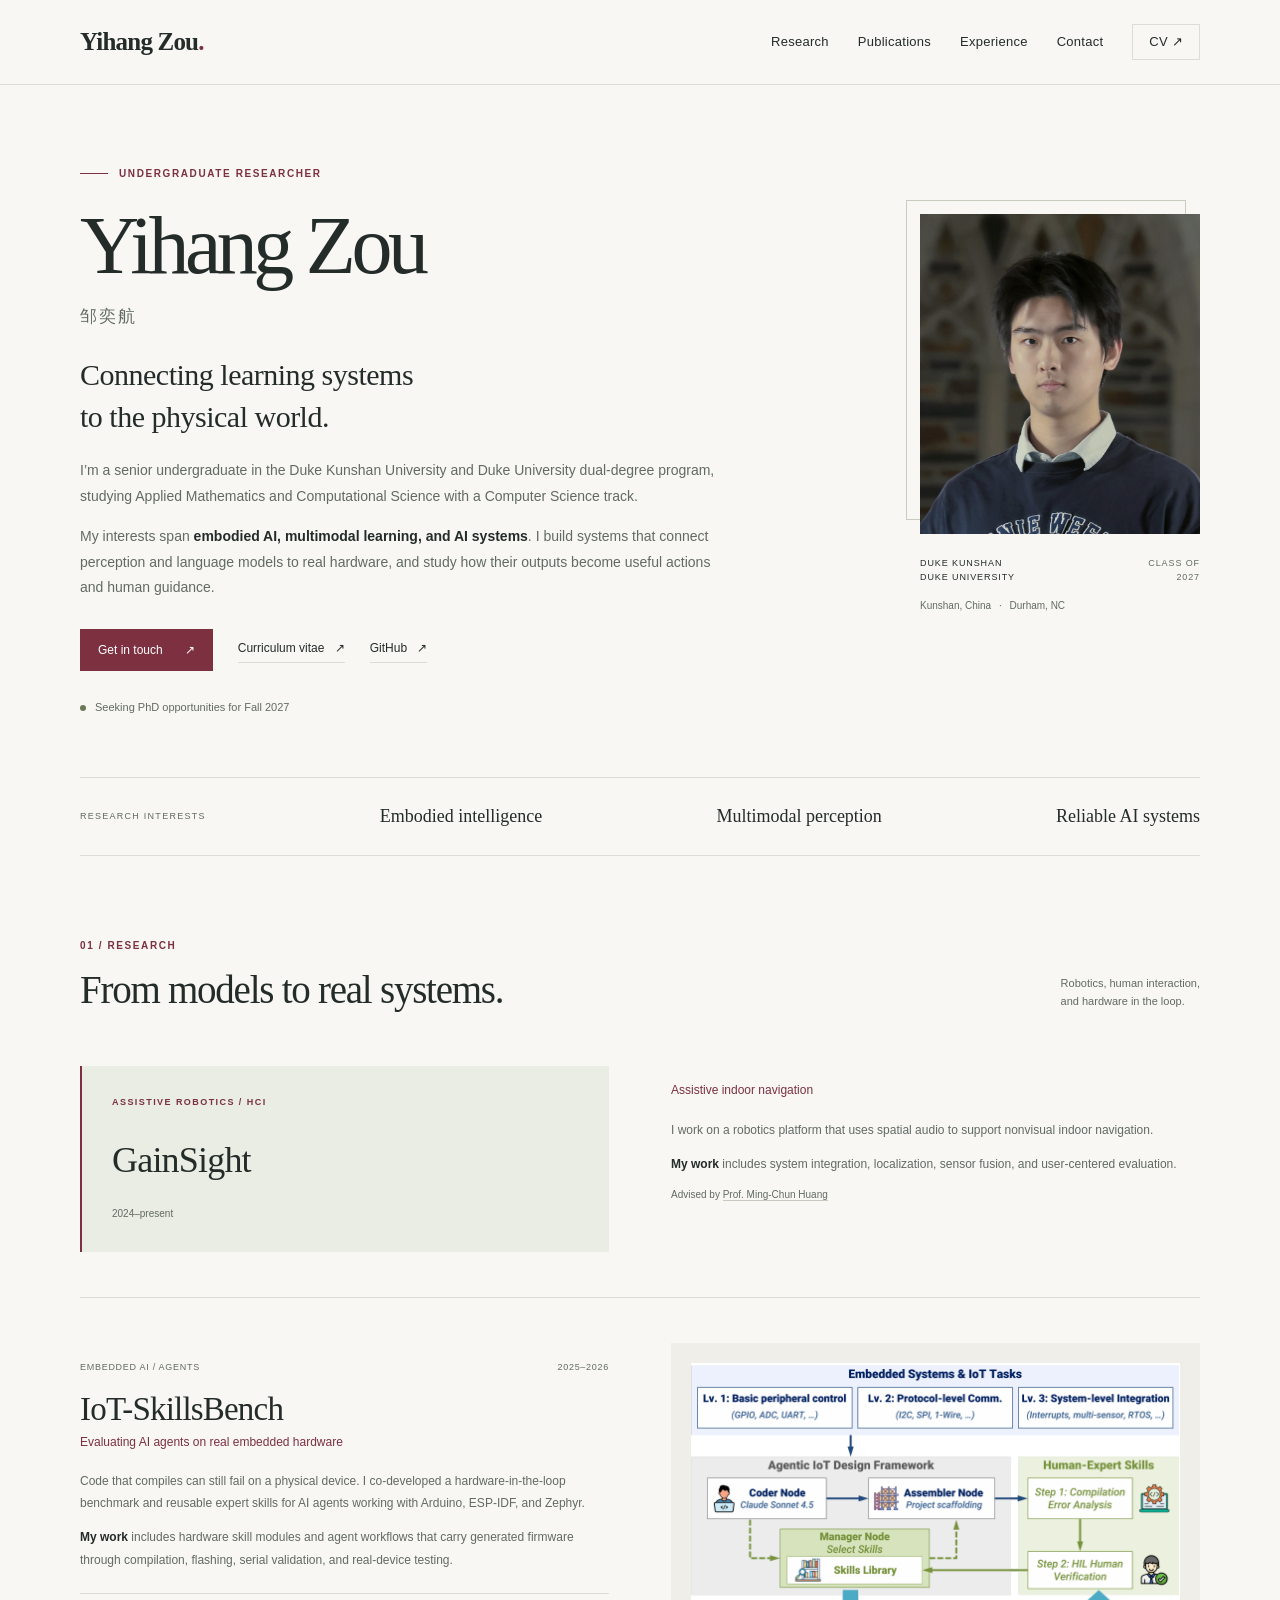
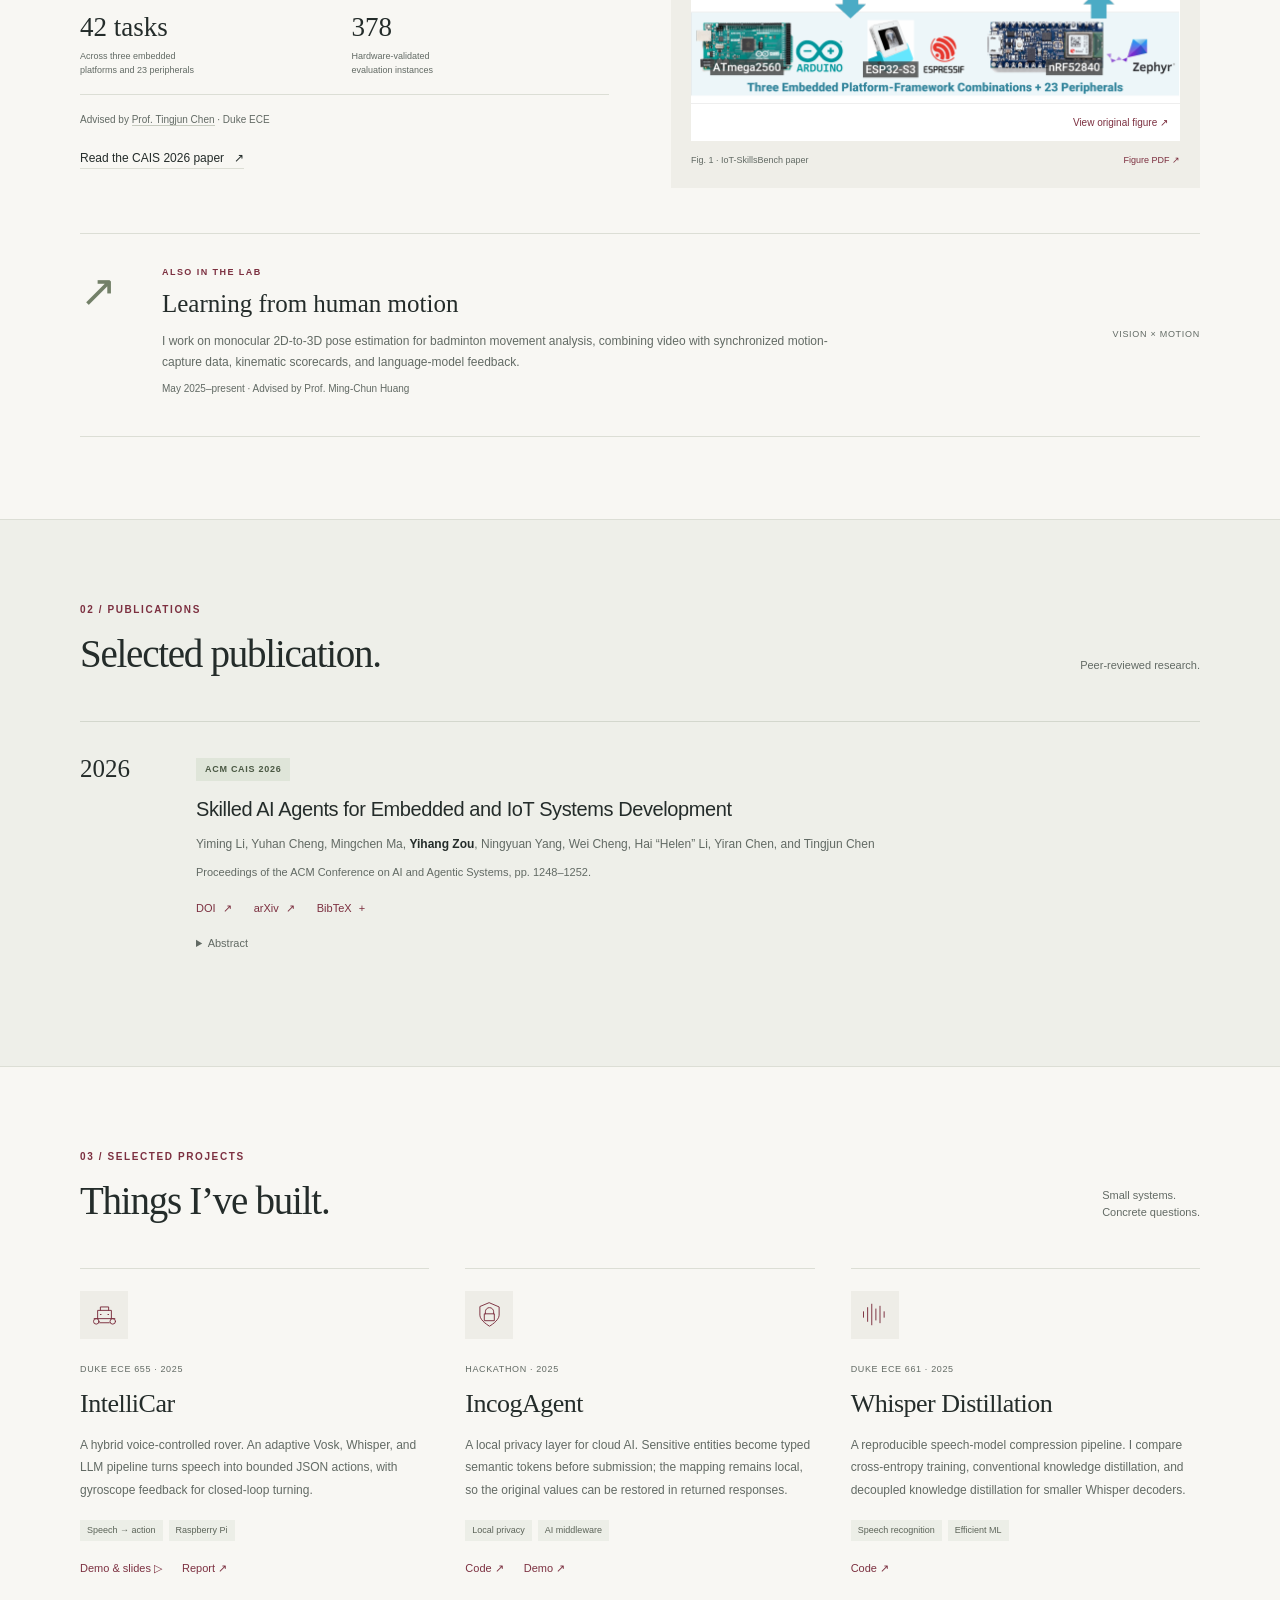
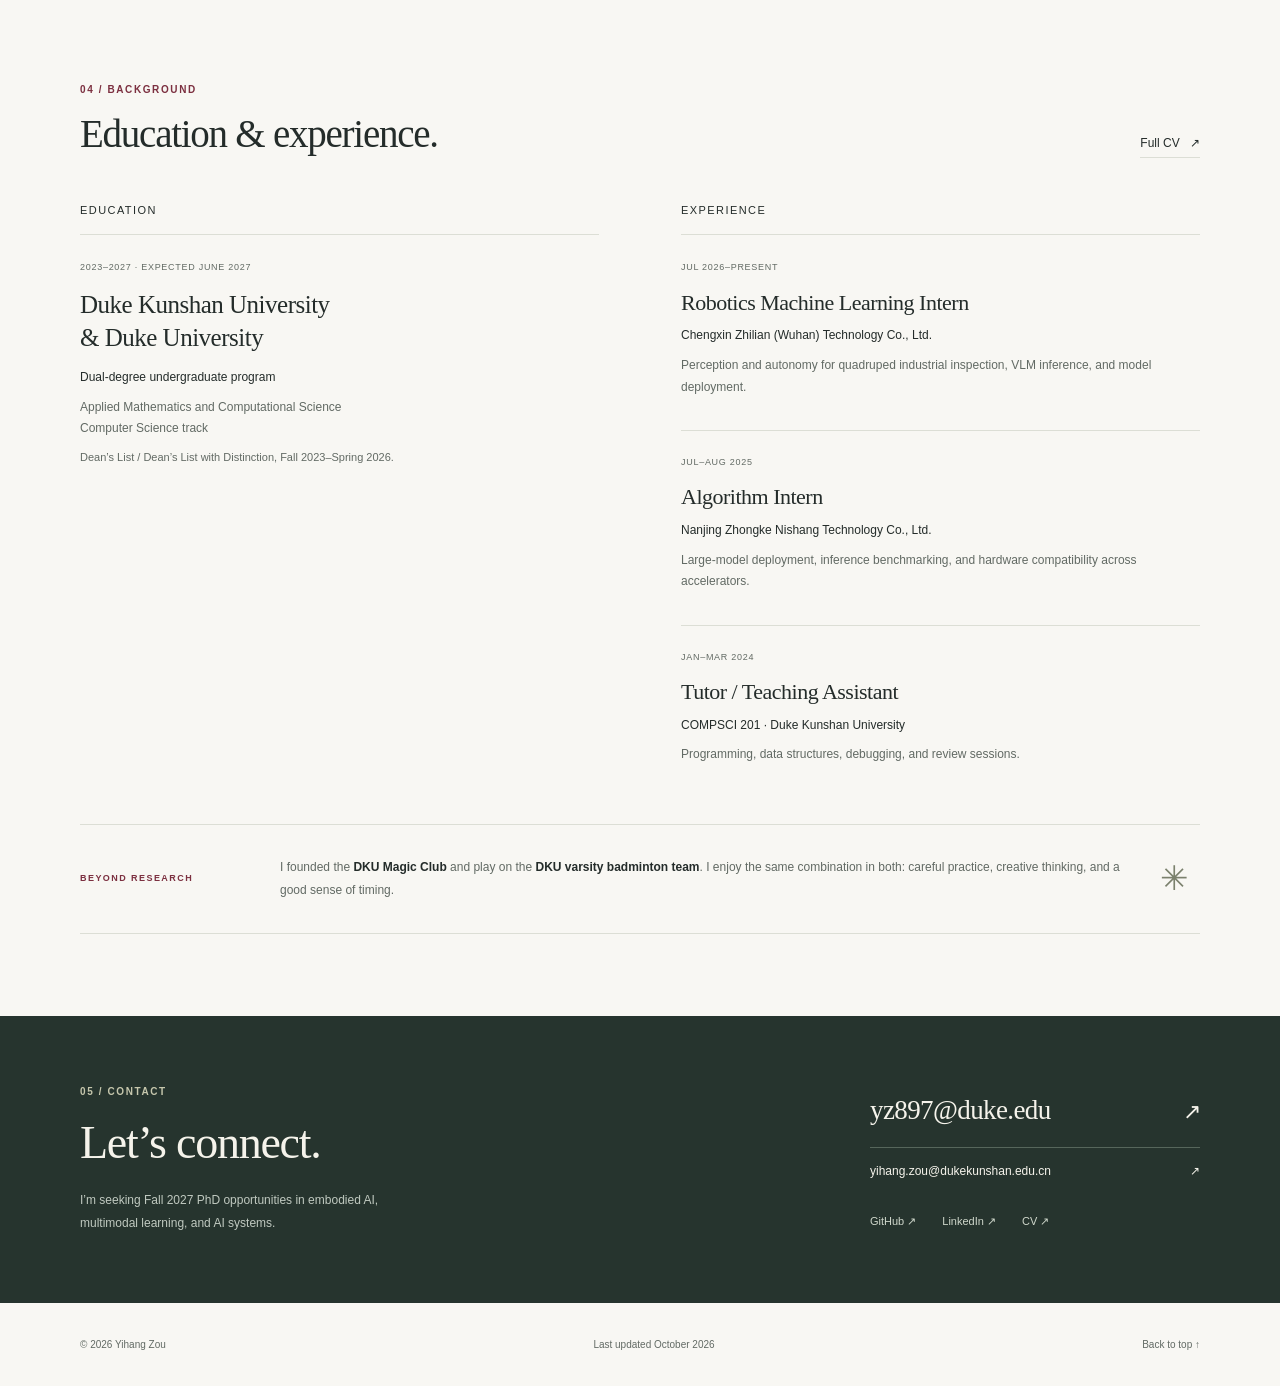
==== index.html @ 03916b4b "Publish application-season public profile" ====
<!doctype html>
<html lang="en">
<head>
  <meta charset="utf-8">
  <meta name="viewport" content="width=device-width, initial-scale=1">
  <meta name="theme-color" content="#f8f7f3">
  <meta name="description" content="Yihang Zou — undergraduate researcher at Duke Kunshan University and Duke University, working on embodied AI, multimodal learning, and AI systems.">
  <meta property="og:type" content="website">
  <meta property="og:title" content="Yihang Zou | Research & Projects">
  <meta property="og:description" content="Connecting learning systems to the physical world. Research in assistive navigation, embedded AI agents, and multimodal perception.">
  <meta property="og:url" content="https://bbbxdjc.github.io/">
  <meta property="og:image" content="https://bbbxdjc.github.io/assets/social-preview.png">
  <meta name="twitter:card" content="summary_large_image">
  <link rel="canonical" href="https://bbbxdjc.github.io/">
  <link rel="icon" href="assets/favicon.svg" type="image/svg+xml">
  <link rel="stylesheet" href="styles.css">
  <script src="script.js" defer></script>
  <script src="intellicar.js" defer></script>
  <title>Yihang Zou | Research & Projects</title>
</head>
<body>
  <a class="skip-link" href="#main">Skip to content</a>
  <header class="site-header">
    <div class="header-inner">
      <a class="wordmark" href="#about" aria-label="Yihang Zou, home">Yihang Zou<span class="wordmark-dot">.</span></a>
      <button class="menu-toggle" aria-label="Open navigation" aria-expanded="false" aria-controls="site-nav"><span></span><span></span></button>
      <nav id="site-nav" aria-label="Main navigation">
        <a href="#research">Research</a><a href="#publications">Publications</a><a href="#experience">Experience</a><a href="#contact">Contact</a>
        <a class="nav-cv" href="documents/Yihang_Zou_CV.pdf" target="_blank" rel="noopener">CV <span aria-hidden="true">↗</span></a>
      </nav>
    </div>
  </header>
  <main id="main">
    <section class="hero container" id="about" aria-labelledby="hero-title">
      <div class="hero-copy">
        <p class="eyebrow"><span class="small-line"></span> UNDERGRADUATE RESEARCHER</p>
        <h1 id="hero-title">Yihang Zou<span class="name-zh" lang="zh">邹奕航</span></h1>
        <p class="hero-statement">Connecting learning systems<br class="desktop-break"> to the physical world.</p>
        <p class="intro">I’m a senior undergraduate in the Duke Kunshan University and Duke University dual-degree program, studying Applied Mathematics and Computational Science with a Computer Science track.</p>
        <p class="intro">My interests span <strong>embodied AI, multimodal learning, and AI systems</strong>. I build systems that connect perception and language models to real hardware, and study how their outputs become useful actions and human guidance.</p>
        <div class="hero-links"><a class="button primary" href="mailto:yz897@duke.edu">Get in touch <span aria-hidden="true">↗</span></a><a class="text-link" href="documents/Yihang_Zou_CV.pdf" target="_blank" rel="noopener">Curriculum vitae <span aria-hidden="true">↗</span></a><a class="text-link" href="https://github.com/Bbbxdjc" target="_blank" rel="noopener">GitHub <span aria-hidden="true">↗</span></a></div>
        <p class="availability"><span class="status-dot" aria-hidden="true"></span> Seeking PhD opportunities for Fall 2027</p>
      </div>
      <aside class="portrait-block" aria-label="Portrait and affiliation">
        <div class="portrait-frame"><img src="assets/portrait.jpg" width="941" height="941" alt="Portrait of Yihang Zou" fetchpriority="high"></div>
        <div class="portrait-caption"><span>DUKE KUNSHAN<br>DUKE UNIVERSITY</span><span>CLASS OF<br>2027</span></div>
        <p class="portrait-note">Kunshan, China <span aria-hidden="true">·</span> Durham, NC</p>
      </aside>
    </section>

    <div class="focus-strip container" aria-label="Research interests"><span class="focus-label">RESEARCH INTERESTS</span><span>Embodied intelligence</span><span>Multimodal perception</span><span>Reliable AI systems</span></div>

    <section class="section container" id="research" aria-labelledby="research-title">
      <div class="section-heading"><div><p class="eyebrow">01 / RESEARCH</p><h2 id="research-title">From models to real systems.</h2></div><p class="section-aside">Robotics, human interaction,<br>and hardware in the loop.</p></div>
      <article class="research-row research-summary" id="gainsight">
        <div class="research-summary-label"><p class="eyebrow">ASSISTIVE ROBOTICS / HCI</p><h3>GainSight</h3><p>2024–present</p></div>
        <div class="research-copy"><p class="project-subtitle">Assistive indoor navigation</p><p>I work on a robotics platform that uses spatial audio to support nonvisual indoor navigation.</p><p class="contribution"><strong>My work</strong> includes system integration, localization, sensor fusion, and user-centered evaluation.</p><p class="project-credit">Advised by <a href="https://faculty.dukekunshan.edu.cn/faculty_profiles/ming-chun-huang" target="_blank" rel="noopener">Prof. Ming-Chun Huang</a></p></div>
      </article>
      <article class="research-row reverse" id="iot-skillsbench">
        <div class="research-visual paper-visual"><figure class="paper-figure"><button class="figure-button" data-figure="iot-framework" aria-label="Enlarge IoT-SkillsBench paper figure 1"><img src="assets/iot-framework.png" width="984" height="684" alt="Original IoT-SkillsBench paper Figure 1: embedded and IoT tasks, the agentic IoT design framework, human-expert hardware skills, and real hardware platforms." loading="lazy"><span class="figure-zoom">View original figure ↗</span></button><figcaption><span>Fig. 1 · IoT-SkillsBench paper</span><a href="documents/iot-framework.pdf" target="_blank" rel="noopener">Figure PDF ↗</a></figcaption></figure></div>
        <div class="research-copy"><div class="item-meta"><span>EMBEDDED AI / AGENTS</span><span>2025–2026</span></div><h3>IoT-SkillsBench</h3><p class="project-subtitle">Evaluating AI agents on real embedded hardware</p><p>Code that compiles can still fail on a physical device. I co-developed a hardware-in-the-loop benchmark and reusable expert skills for AI agents working with Arduino, ESP-IDF, and Zephyr.</p><p class="contribution"><strong>My work</strong> includes hardware skill modules and agent workflows that carry generated firmware through compilation, flashing, serial validation, and real-device testing.</p><div class="research-facts"><div><strong>42 tasks</strong><span>Across three embedded<br>platforms and 23 peripherals</span></div><div><strong>378</strong><span>Hardware-validated<br>evaluation instances</span></div></div><p class="project-credit">Advised by <a href="https://ece.duke.edu/people/tingjun-chen/" target="_blank" rel="noopener">Prof. Tingjun Chen</a> · Duke ECE</p><a class="text-link" href="https://doi.org/10.1145/3786335.3813205" target="_blank" rel="noopener">Read the CAIS 2026 paper <span aria-hidden="true">↗</span></a></div>
      </article>
      <article class="motion-note"><span class="motion-symbol" aria-hidden="true">↗</span><div><p class="eyebrow">ALSO IN THE LAB</p><h3>Learning from human motion</h3><p>I work on monocular 2D-to-3D pose estimation for badminton movement analysis, combining video with synchronized motion-capture data, kinematic scorecards, and language-model feedback.</p><p class="project-credit">May 2025–present · Advised by Prof. Ming-Chun Huang</p></div><span class="motion-tag">VISION × MOTION</span></article>
    </section>

    <section class="publication-section" id="publications" aria-labelledby="publications-title"><div class="container section">
      <div class="section-heading"><div><p class="eyebrow">02 / PUBLICATIONS</p><h2 id="publications-title">Selected publication.</h2></div><p class="section-aside">Peer-reviewed research.</p></div>
      <article class="publication"><div class="publication-year">2026</div><div class="publication-body"><span class="publication-badge">ACM CAIS 2026</span><h3>Skilled AI Agents for Embedded and IoT Systems Development</h3><p class="authors">Yiming Li, Yuhan Cheng, Mingchen Ma, <strong>Yihang Zou</strong>, Ningyuan Yang, Wei Cheng, Hai “Helen” Li, Yiran Chen, and Tingjun Chen</p><p class="venue">Proceedings of the ACM Conference on AI and Agentic Systems, pp. 1248–1252.</p><div class="publication-actions"><a href="https://doi.org/10.1145/3786335.3813205" target="_blank" rel="noopener">DOI <span aria-hidden="true">↗</span></a><a href="https://arxiv.org/abs/2603.19583" target="_blank" rel="noopener">arXiv <span aria-hidden="true">↗</span></a><button class="bibtex-toggle" aria-expanded="false" aria-controls="bibtex-iot">BibTeX <span aria-hidden="true">+</span></button></div><div id="bibtex-iot" class="bibtex-panel" hidden><pre><code>@inproceedings{li2026skilled,
  title = {Skilled AI Agents for Embedded and IoT Systems Development},
  author = {Li, Yiming and Cheng, Yuhan and Ma, Mingchen and Zou, Yihang
            and Yang, Ningyuan and Cheng, Wei and Li, Hai and Chen, Yiran
            and Chen, Tingjun},
  booktitle = {Proceedings of the ACM Conference on AI and Agentic Systems},
  year = {2026},
  pages = {1248--1252},
  doi = {10.1145/3786335.3813205}
}</code></pre><button class="copy-citation">Copy citation</button></div><details class="abstract-details"><summary>Abstract</summary><p>We introduce a skills-based framework for AI agents developing embedded and IoT systems, together with IoT-SkillsBench: 42 tasks across three embedded platforms and 23 peripherals. The benchmark compares no-skill, LLM-generated-skill, and human-expert-skill configurations across 378 evaluation instances, validating generated firmware through execution on real hardware.</p></details></div></article>
    </div></section>

    <section class="section container" id="projects" aria-labelledby="projects-title"><div class="section-heading"><div><p class="eyebrow">03 / SELECTED PROJECTS</p><h2 id="projects-title">Things I’ve built.</h2></div><p class="section-aside">Small systems.<br>Concrete questions.</p></div>
      <div class="project-grid">
        <article class="project-card" id="intellicar"><div class="project-icon" aria-hidden="true"><svg viewBox="0 0 48 48"><path d="M9 30h30M14 30V18h20v12M18 18v-5h12v5M18 24h1m10 0h1M17 36h14"/><circle cx="12" cy="34" r="4"/><circle cx="36" cy="34" r="4"/></svg></div><p class="project-date">DUKE ECE 655 · 2025</p><h3>IntelliCar</h3><p>A hybrid voice-controlled rover. An adaptive Vosk, Whisper, and LLM pipeline turns speech into bounded JSON actions, with gyroscope feedback for closed-loop turning.</p><div class="project-tags"><span>Speech → action</span><span>Raspberry Pi</span></div><div class="project-links"><button class="intellicar-open" aria-haspopup="dialog">Demo &amp; slides ▷</button><a href="documents/IntelliCar_Report.pdf" target="_blank" rel="noopener">Report ↗</a></div></article>
        <article class="project-card"><div class="project-icon" aria-hidden="true"><svg viewBox="0 0 48 48"><path d="M24 7l14 6v12c0 8-14 16-14 16S10 33 10 25V13zM18 23v-3a6 6 0 0 1 12 0v3M17 23h14v10H17z"/></svg></div><p class="project-date">HACKATHON · 2025</p><h3>IncogAgent</h3><p>A local privacy layer for cloud AI. Sensitive entities become typed semantic tokens before submission; the mapping remains local, so the original values can be restored in returned responses.</p><div class="project-tags"><span>Local privacy</span><span>AI middleware</span></div><div class="project-links"><a href="https://github.com/IncogAgent-Dev/IncogAgent-Mail" target="_blank" rel="noopener">Code ↗</a><a href="https://incogagent-dev.github.io" target="_blank" rel="noopener">Demo ↗</a></div></article>
        <article class="project-card"><div class="project-icon" aria-hidden="true"><svg viewBox="0 0 48 48"><path d="M8 20v8M14 14v20M20 9v30M26 16v16M32 12v24M38 20v8"/></svg></div><p class="project-date">DUKE ECE 661 · 2025</p><h3>Whisper Distillation</h3><p>A reproducible speech-model compression pipeline. I compare cross-entropy training, conventional knowledge distillation, and decoupled knowledge distillation for smaller Whisper decoders.</p><div class="project-tags"><span>Speech recognition</span><span>Efficient ML</span></div><div class="project-links"><a href="https://github.com/Emmastyle/Whisper-Distillation" target="_blank" rel="noopener">Code ↗</a></div></article>
      </div>
    </section>

    <section class="section container experience-section" id="experience" aria-labelledby="experience-title"><div class="section-heading"><div><p class="eyebrow">04 / BACKGROUND</p><h2 id="experience-title">Education & experience.</h2></div><a class="text-link" href="documents/Yihang_Zou_CV.pdf" target="_blank" rel="noopener">Full CV <span aria-hidden="true">↗</span></a></div>
      <div class="background-grid"><div><h3 class="column-title">Education</h3><article class="education-entry"><p class="entry-date">2023–2027 · EXPECTED JUNE 2027</p><h4>Duke Kunshan University<br>& Duke University</h4><p>Dual-degree undergraduate program</p><p class="muted">Applied Mathematics and Computational Science<br>Computer Science track</p><p class="muted small">Dean’s List / Dean’s List with Distinction, Fall 2023–Spring 2026.</p></article></div>
      <div><h3 class="column-title">Experience</h3><article class="timeline-entry"><p class="entry-date">JUL 2026–PRESENT</p><h4>Robotics Machine Learning Intern</h4><p>Chengxin Zhilian (Wuhan) Technology Co., Ltd.</p><p class="muted">Perception and autonomy for quadruped industrial inspection, VLM inference, and model deployment.</p></article><article class="timeline-entry"><p class="entry-date">JUL–AUG 2025</p><h4>Algorithm Intern</h4><p>Nanjing Zhongke Nishang Technology Co., Ltd.</p><p class="muted">Large-model deployment, inference benchmarking, and hardware compatibility across accelerators.</p></article><article class="timeline-entry"><p class="entry-date">JAN–MAR 2024</p><h4>Tutor / Teaching Assistant</h4><p>COMPSCI 201 · Duke Kunshan University</p><p class="muted">Programming, data structures, debugging, and review sessions.</p></article></div></div>
      <div class="beyond-research"><p class="eyebrow">BEYOND RESEARCH</p><p>I founded the <strong>DKU Magic Club</strong> and play on the <strong>DKU varsity badminton team</strong>. I enjoy the same combination in both: careful practice, creative thinking, and a good sense of timing.</p><span aria-hidden="true">✳</span></div>
    </section>

    <section class="contact-section" id="contact" aria-labelledby="contact-title"><div class="container contact-inner"><div><p class="eyebrow">05 / CONTACT</p><h2 id="contact-title">Let’s connect.</h2><p>I’m seeking Fall 2027 PhD opportunities in embodied AI,<br class="desktop-break"> multimodal learning, and AI systems.</p></div><div class="contact-links"><a class="email-link" href="mailto:yz897@duke.edu">yz897@duke.edu <span aria-hidden="true">↗</span></a><a class="secondary-email" href="mailto:yihang.zou@dukekunshan.edu.cn">yihang.zou@dukekunshan.edu.cn <span aria-hidden="true">↗</span></a><div><a href="https://github.com/Bbbxdjc" target="_blank" rel="noopener">GitHub ↗</a><a href="https://www.linkedin.com/in/yihang-zou-51b242353" target="_blank" rel="noopener">LinkedIn ↗</a><a href="documents/Yihang_Zou_CV.pdf" target="_blank" rel="noopener">CV ↗</a></div></div></div></section>
  </main>
  <footer class="container site-footer"><p>© 2026 Yihang Zou</p><p>Last updated October 2026</p><a href="#about">Back to top ↑</a></footer>
  <dialog class="figure-dialog" aria-labelledby="figure-dialog-title"><div class="figure-dialog-header"><h2 id="figure-dialog-title">Original paper figure</h2><div><label for="figure-scale">Zoom</label><input id="figure-scale" type="range" min="1" max="2.5" step="0.25" value="1" aria-label="Figure zoom"><button class="figure-close" aria-label="Close figure">Close ×</button></div></div><div class="figure-dialog-scroll" tabindex="0" aria-label="Scrollable original figure"><img id="figure-dialog-image" alt=""></div><p class="figure-dialog-caption"></p></dialog>
  <dialog class="project-dialog" id="intellicar-dialog" aria-labelledby="intellicar-dialog-title">
    <div class="project-dialog-header"><div><p class="eyebrow">DUKE ECE 655L · FINAL PROJECT · DECEMBER 2025</p><h2 id="intellicar-dialog-title">IntelliCar</h2></div><button class="project-dialog-close" aria-label="Close IntelliCar project">Close ×</button></div>
    <div class="project-dialog-tabs" role="tablist" aria-label="IntelliCar project materials">
      <button id="intellicar-tab-demo" role="tab" aria-selected="true" aria-controls="intellicar-pane-demo" tabindex="0" data-panel="demo">Demo</button>
      <button id="intellicar-tab-workflow" role="tab" aria-selected="false" aria-controls="intellicar-pane-workflow" tabindex="-1" data-panel="workflow">Workflow</button>
      <button id="intellicar-tab-slides" role="tab" aria-selected="false" aria-controls="intellicar-pane-slides" tabindex="-1" data-panel="slides">Presentation</button>
      <button id="intellicar-tab-report" role="tab" aria-selected="false" aria-controls="intellicar-pane-report" tabindex="-1" data-panel="report">Report</button>
    </div>
    <div class="project-dialog-body">
      <section id="intellicar-pane-demo" role="tabpanel" aria-labelledby="intellicar-tab-demo" tabindex="0">
        <div class="project-media"><video id="intellicar-video" controls playsinline preload="none" poster="assets/intellicar-poster.webp" aria-label="IntelliCar demonstration video"></video></div>
        <div class="project-media-toolbar"><label for="intellicar-clip">Video</label><select id="intellicar-clip"><option value="rover">Rover demonstration · 1:26</option><option value="latency">Pipeline animation · 0:15</option></select><a id="intellicar-video-link" href="assets/intellicar-demo.mp4" target="_blank" rel="noopener">Open video ↗</a></div>
        <p class="project-material-note" id="intellicar-video-caption">The original course-project demonstration, with rover motion, voice commands, and live execution logs. Press play to hear the audio.</p>
      </section>
      <section id="intellicar-pane-workflow" role="tabpanel" aria-labelledby="intellicar-tab-workflow" tabindex="0" hidden>
        <figure class="project-workflow"><img src="assets/intellicar-architecture.png" loading="lazy" alt="Original IntelliCar report Figure 3: parallel Vosk grammar and natural-language recognition, local JSON or Whisper and LLM dispatch, and gyroscope-based motion control."><figcaption>Figure 3 · Adaptive multi-path architecture · Original report, page 4 <a href="assets/intellicar-architecture.png" target="_blank" rel="noopener">Full-size figure ↗</a></figcaption></figure>
        <p class="project-material-note">Simple commands take the local parsing path; natural language uses an LLM, with Whisper available for transcription fallback. A bounded JSON interface connects recognition to the motor controller.</p>
      </section>
      <section id="intellicar-pane-slides" role="tabpanel" aria-labelledby="intellicar-tab-slides" tabindex="0" hidden>
        <div class="project-slide-frame"><img id="intellicar-slide-image" src="assets/intellicar-slides/slide-01.webp" loading="lazy" alt="IntelliCar presentation, slide 1 of 19"></div>
        <div class="project-slide-controls"><button id="intellicar-slide-prev" aria-label="Previous IntelliCar slide" disabled>←</button><label class="visually-hidden" for="intellicar-slide-select">Presentation slide</label><select id="intellicar-slide-select" aria-label="Presentation slide"></select><button id="intellicar-slide-next" aria-label="Next IntelliCar slide">→</button><a href="documents/IntelliCar_Presentation.pdf" target="_blank" rel="noopener">Slides PDF ↗</a></div>
        <p class="project-material-note">Original 19-slide presentation. Embedded videos appear as stills here; both clips are available in the Demo tab. <button class="project-inline-button" id="intellicar-slide-video" hidden>Watch this slide’s video ▷</button></p>
      </section>
      <section id="intellicar-pane-report" role="tabpanel" aria-labelledby="intellicar-tab-report" tabindex="0" hidden>
        <p class="eyebrow">FINAL PROJECT REPORT · 7 PAGES</p><h3>A hybrid voice-controlled rover</h3><p class="project-report-summary">The report documents the Raspberry Pi hardware, adaptive speech pipeline, bounded JSON execution, gyroscope control, and evaluation of the three recognition paths.</p>
        <dl class="project-latencies"><div><dt>Local grammar</dt><dd>0.038 s</dd></div><div><dt>Vosk → LLM</dt><dd>0.650 s</dd></div><div><dt>Whisper fallback</dt><dd>5.580 s</dd></div></dl>
        <p class="project-material-note">Total latencies reported in the course-project evaluation, Table 1. Performance depends on the command and hardware.</p><a class="project-report-download" href="documents/IntelliCar_Report.pdf" target="_blank" rel="noopener">Read the full report ↗</a>
      </section>
    </div>
    <div class="project-dialog-footer">Course project by Yihang Zou, Yuchu Guo, and Yifan Xu · Duke University</div>
  </dialog>
  <div class="toast" role="status" aria-live="polite"></div>
</body>
</html>
---- styles.css ----
@charset "UTF-8";
:root{--paper:#f8f7f3;--ink:#242c2a;--muted:#626a64;--line:#dcded5;--accent:#7c3040;--accent-dark:#592430;--sage:#e9ede4;--serif:Georgia,"Times New Roman",serif;--sans:-apple-system,BlinkMacSystemFont,"Segoe UI",Arial,sans-serif}
*{box-sizing:border-box}html{scroll-behavior:smooth;scroll-padding-top:100px}body{margin:0;background:var(--paper);color:var(--ink);font-family:var(--sans);font-size:16px;line-height:1.7;-webkit-font-smoothing:antialiased}a{color:inherit;text-decoration:none}button{font:inherit;color:inherit;cursor:pointer}img{display:block;max-width:100%;height:auto}button:focus-visible,a:focus-visible,summary:focus-visible{outline:3px solid var(--accent);outline-offset:5px}::selection{background:#ebd6db}.container{width:min(1120px,calc(100% - 96px));margin-inline:auto}.skip-link{position:fixed;left:20px;top:-100px;padding:10px 18px;background:var(--ink);color:white;z-index:50}.skip-link:focus{top:10px}.site-header{border-bottom:1px solid var(--line);position:sticky;top:0;z-index:20;background:rgba(248,247,243,.95);backdrop-filter:blur(16px)}.header-inner{width:min(1120px,calc(100% - 96px));margin:auto;min-height:84px;display:flex;align-items:center;justify-content:space-between}.wordmark{font-family:var(--serif);font-size:25px;font-weight:bold;letter-spacing:-.8px}.wordmark-dot{color:var(--accent)}nav{display:flex;align-items:center;gap:29px}nav a{font-size:13px;letter-spacing:.02em;padding:8px 0;position:relative}nav a:not(.nav-cv)::after{content:"";height:1px;position:absolute;bottom:4px;left:0;width:0;background:var(--accent);transition:width .18s}nav a:hover::after,nav a.active::after{width:100%}nav a.active{color:var(--accent)}.nav-cv{border:1px solid var(--line);padding:6px 16px}.nav-cv:hover{border-color:var(--accent);color:var(--accent)}.menu-toggle{display:none}
.hero{display:grid;grid-template-columns:minmax(0,1fr) 280px;gap:104px;padding-top:81px;padding-bottom:60px;align-items:start}.eyebrow{font-size:10px;font-weight:600;letter-spacing:.16em;line-height:1.5;color:var(--accent);margin:0 0 22px;display:flex;align-items:center;gap:11px}.small-line{width:28px;height:1px;background:var(--accent)}h1,h2,h3,h4,p{margin-top:0}h1{font-family:var(--serif);font-size:82px;font-weight:400;letter-spacing:-4.5px;line-height:1.06;margin-bottom:18px}.name-zh{font-family:var(--sans);font-size:17px;letter-spacing:.13em;color:var(--muted);display:block;margin-top:18px;font-weight:400}.hero-statement{font-family:var(--serif);font-size:30px;letter-spacing:-.5px;line-height:1.4;margin:28px 0 20px}.intro{font-size:14px;line-height:1.85;color:var(--muted);max-width:640px;margin-bottom:14px}.intro strong{color:var(--ink);font-weight:550}.hero-links{display:flex;align-items:center;gap:25px;margin-top:28px;flex-wrap:wrap}.button{display:inline-flex;align-items:center;gap:22px;font-size:12px;line-height:1.5;padding:12px 18px}.primary{background:var(--accent);color:#fff;transition:background .18s}.primary:hover{background:var(--accent-dark)}.text-link{font-size:12px;font-weight:500;border-bottom:1px solid var(--line);padding-bottom:3px}.text-link span{display:inline-block;margin-left:7px;transition:transform .15s}.text-link:hover{color:var(--accent);border-color:var(--accent)}.text-link:hover span{transform:translate(2px,-2px)}.availability{display:flex;align-items:center;gap:9px;margin:27px 0 0;font-size:11px;color:var(--muted)}.status-dot{width:6px;height:6px;background:#6c7856;border-radius:50%}.portrait-block{padding-top:48px}.portrait-frame{position:relative;background:#dce0d5}.portrait-frame::before{content:"";position:absolute;inset:-14px 14px 14px -14px;border:1px solid #c8cebf;z-index:-1}.portrait-frame img{width:280px;height:320px;object-fit:cover;object-position:50% 37%;filter:saturate(.8)}.portrait-caption{margin-top:22px;display:flex;justify-content:space-between;font-size:9px;letter-spacing:.1em;line-height:1.6}.portrait-caption span:last-child{text-align:right;color:var(--muted)}.portrait-note{font-size:10px;color:var(--muted);margin-top:12px}.portrait-note span{margin-inline:5px}.focus-strip{border-top:1px solid var(--line);border-bottom:1px solid var(--line);display:flex;align-items:center;justify-content:space-between;padding-block:23px;gap:18px;font-family:var(--serif);font-size:18px}.focus-label{font-family:var(--sans);font-size:9px;letter-spacing:.14em;color:var(--muted)}
.section{padding-block:82px}.section-heading{display:flex;justify-content:space-between;align-items:flex-end;gap:24px;margin-bottom:43px}.section-heading .eyebrow{margin-bottom:14px}h2{font-family:var(--serif);font-size:39px;line-height:1.2;letter-spacing:-1.25px;font-weight:400;margin-bottom:0}.section-aside{font-size:11px;color:var(--muted);line-height:1.6;margin-bottom:3px}.research-row{display:grid;grid-template-columns:1fr 1fr;gap:62px;align-items:center;padding-block:10px 45px}.research-row+.research-row{border-top:1px solid var(--line);padding-block:45px}.research-row.reverse .research-visual{order:2}.research-visual{align-self:stretch;display:flex;align-items:center;background:var(--sage);overflow:hidden;min-height:340px}.hardware-visual{background:#efe8e1}.research-visual img{width:100%}.item-meta{display:flex;justify-content:space-between;font-size:9px;letter-spacing:.08em;gap:12px;color:var(--muted);margin-bottom:13px}.research-copy h3{font-family:var(--serif);font-size:33px;letter-spacing:-.8px;font-weight:400;margin-bottom:3px;line-height:1.25}.project-subtitle{font-size:12px;line-height:1.6;margin-bottom:18px;color:var(--accent)}.research-copy>p:not(.project-subtitle):not(.project-credit){font-size:12px;line-height:1.85;color:var(--muted);margin-bottom:12px}.contribution strong{font-weight:600;color:var(--ink)}.research-facts{display:grid;grid-template-columns:1fr 1fr;padding-block:17px;border-block:1px solid var(--line);margin:22px 0 17px;gap:14px}.research-facts strong{font-family:var(--serif);font-size:27px;font-weight:400;line-height:1.2;display:block;margin-bottom:7px}.research-facts span{font-size:9px;line-height:1.5;color:var(--muted);display:block}.project-credit{font-size:10px;line-height:1.6;color:var(--muted);margin-bottom:15px}.project-credit a{border-bottom:1px solid #c6cabf}.project-credit a:hover{color:var(--accent)}.motion-note{border-top:1px solid var(--line);border-bottom:1px solid var(--line);padding:32px 0;display:grid;grid-template-columns:60px 1fr 130px;gap:22px;align-items:center}.motion-symbol{font-family:var(--serif);font-size:44px;align-self:start;color:#738068;line-height:1.2}.motion-note .eyebrow{font-size:9px;margin-bottom:9px}.motion-note h3{font-family:var(--serif);font-size:25px;font-weight:400;line-height:1.3;margin-bottom:10px}.motion-note p:not(.eyebrow){font-size:12px;line-height:1.75;color:var(--muted);max-width:690px;margin-bottom:7px}.motion-note .project-credit{font-size:10px!important}.motion-tag{font-size:9px;letter-spacing:.08em;color:var(--muted);text-align:right}
.publication-section{background:#eeefe9;border-block:1px solid var(--line)}.publication{display:grid;grid-template-columns:96px 1fr;gap:20px;padding-block:31px;border-top:1px solid #d3d7cd}.publication-year{font-family:var(--serif);font-size:25px;line-height:1.25}.publication-badge{display:inline-block;font-size:9px;font-weight:600;letter-spacing:.08em;color:#4b5944;background:#dfe5d9;padding:4px 9px;margin-bottom:13px}.manuscript-badge{background:#e7e1de;color:#75535a}.publication h3{font-size:20px;line-height:1.5;font-weight:500;letter-spacing:-.4px;max-width:780px;margin-bottom:10px}.authors,.venue{font-size:12px;line-height:1.8;color:var(--muted);max-width:820px;margin-bottom:7px}.authors strong{font-weight:600;color:var(--ink)}.venue{font-size:11px}.publication-actions{display:flex;gap:22px;align-items:center;margin-top:16px;font-size:11px;color:var(--accent)}.publication-actions a:hover{border-bottom:1px solid var(--accent)}.publication-actions button{border:0;background:none;padding:0;font-size:11px}.publication-actions span{margin-left:4px}.bibtex-panel{background:#f8f7f3;border:1px solid var(--line);padding:18px;margin-top:18px}.bibtex-panel pre{font-family:ui-monospace,SFMono-Regular,Menlo,monospace;font-size:10px;line-height:1.6;overflow-x:auto;margin:0 0 15px;white-space:pre-wrap;overflow-wrap:anywhere}.copy-citation{background:var(--ink);color:white;border:0;padding:5px 11px;font-size:10px}.abstract-details{margin-top:17px;font-size:11px}.abstract-details summary{cursor:pointer;color:var(--muted);width:fit-content}.abstract-details summary:hover{color:var(--accent)}.abstract-details p{font-size:12px;color:var(--muted);line-height:1.8;max-width:770px;margin-top:13px;margin-bottom:5px}
.project-grid{display:grid;grid-template-columns:repeat(3,1fr);gap:36px}.project-card{border-top:1px solid var(--line);padding-top:22px;display:flex;flex-direction:column;align-items:flex-start}.project-icon{width:48px;height:48px;background:#eeede7;display:flex;align-items:center;justify-content:center;margin-bottom:23px}.project-icon svg{width:33px;height:33px;fill:none;stroke:var(--accent);stroke-width:1.4;stroke-linecap:round;stroke-linejoin:round}.project-date{font-size:9px;letter-spacing:.07em;color:var(--muted);margin-bottom:11px}.project-card h3{font-family:var(--serif);font-size:26px;line-height:1.25;font-weight:400;margin-bottom:13px;letter-spacing:-.5px}.project-card>p:not(.project-date){font-size:12px;line-height:1.9;color:var(--muted);margin-bottom:18px}.project-tags{display:flex;gap:6px;flex-wrap:wrap;margin-top:auto}.project-tags span{font-size:9px;background:#eceee7;padding:3px 7px;color:#5c6459}.project-links{display:flex;gap:20px;margin-top:18px;font-size:11px;color:var(--accent)}.project-links a:hover{text-decoration:underline}.experience-section{padding-top:22px}.background-grid{display:grid;grid-template-columns:1fr 1fr;gap:82px}.column-title{font-size:11px;text-transform:uppercase;letter-spacing:.13em;border-bottom:1px solid var(--line);padding-bottom:15px;margin-bottom:25px;font-weight:500}.entry-date{font-size:9px;letter-spacing:.08em;color:var(--muted);margin-bottom:12px}.background-grid h4{font-family:var(--serif);font-size:25px;font-weight:400;line-height:1.35;letter-spacing:-.5px;margin-bottom:12px}.background-grid article>p:not(.entry-date):not(.academic-highlight){font-size:12px;line-height:1.8;margin-bottom:8px}.muted{color:var(--muted)}.academic-highlight{border-left:2px solid var(--accent);padding-left:15px;margin:28px 0 16px;display:flex;flex-direction:column;gap:4px}.academic-highlight strong{font-family:var(--serif);font-weight:400;font-size:28px}.academic-highlight span{font-size:10px;color:var(--muted)}.timeline-entry{padding-bottom:24px;margin-bottom:24px;border-bottom:1px solid var(--line)}.timeline-entry:last-child{margin-bottom:0;padding-bottom:0;border-bottom:0}.timeline-entry h4{font-size:22px;margin-bottom:8px}.small{font-size:11px!important}.beyond-research{display:grid;grid-template-columns:180px 1fr 40px;gap:20px;align-items:center;margin-top:50px;padding:25px 0;border-block:1px solid var(--line)}.beyond-research .eyebrow{margin-bottom:0;font-size:9px}.beyond-research>p:not(.eyebrow){font-size:12px;color:var(--muted);line-height:1.9;margin:0}.beyond-research strong{font-weight:550;color:var(--ink)}.beyond-research>span{font-size:34px;color:#7b816d}
.contact-section{background:#26342e;color:#f5f3eb}.contact-inner{display:flex;align-items:center;justify-content:space-between;gap:60px;padding-block:68px}.contact-section .eyebrow{color:#c6c7ad;margin-bottom:16px}.contact-section h2{font-size:46px;margin-bottom:19px}.contact-section p:not(.eyebrow){color:#c0c9c0;font-size:12px;line-height:1.9;margin-bottom:0}.contact-links{min-width:330px}.contact-links a:hover{color:#e5c3c7}.email-link{font-family:var(--serif);font-size:27px;letter-spacing:-.6px;display:flex;align-items:center;justify-content:space-between;gap:20px;border-bottom:1px solid #56665b;padding-bottom:13px}.email-link span{font-family:var(--sans);font-size:22px}.secondary-email{font-size:12px;display:flex;justify-content:space-between;gap:18px;padding-block:13px}.contact-links>div{display:flex;gap:26px;color:#d0d8cc;font-size:11px;margin-top:17px}.site-footer{display:flex;align-items:center;justify-content:space-between;gap:20px;min-height:83px;color:var(--muted);font-size:10px}.site-footer p{margin:0}.site-footer a:hover{color:var(--accent)}.toast{position:fixed;bottom:24px;left:50%;transform:translate(-50%,20px);opacity:0;pointer-events:none;background:var(--ink);color:white;padding:10px 19px;font-size:12px;z-index:40;transition:opacity .2s,transform .2s}.toast.visible{opacity:1;transform:translate(-50%,0)}
@media(min-width:1500px){.hero{padding-top:104px;padding-bottom:80px}.portrait-block{padding-top:44px}}
@media(max-width:1050px){.container,.header-inner{width:calc(100% - 64px)}.hero{gap:58px;grid-template-columns:minmax(0,1fr) 250px}h1{font-size:70px}.portrait-frame img{width:250px;height:305px}.hero-links{gap:18px}.research-row{gap:35px}.focus-strip{font-size:16px}.background-grid{gap:48px}.contact-inner{gap:35px}.contact-links{min-width:290px}.email-link{font-size:25px}.section-aside{display:none}}
@media(max-width:760px){html{scroll-padding-top:80px}.container,.header-inner{width:calc(100% - 40px)}.header-inner{min-height:70px}.wordmark{font-size:23px}.menu-toggle{display:flex;flex-direction:column;justify-content:center;gap:6px;align-items:center;width:42px;height:42px;border:1px solid var(--line);background:none}.menu-toggle span{height:1px;width:17px;background:var(--ink);transition:transform .2s}.menu-toggle[aria-expanded=true] span:first-child{transform:translateY(3.5px) rotate(45deg)}.menu-toggle[aria-expanded=true] span:last-child{transform:translateY(-3.5px) rotate(-45deg)}nav{display:none;position:absolute;top:70px;left:0;right:0;padding:15px 20px 22px;background:var(--paper);border-bottom:1px solid var(--line);gap:4px;align-items:stretch}nav.open{display:flex;flex-direction:column}nav a{padding:10px 0;font-size:14px}nav .nav-cv{margin-top:7px;width:max-content;padding:6px 16px}.hero{grid-template-columns:1fr;gap:35px;padding-top:44px;padding-bottom:39px}.hero-copy{max-width:600px}h1{font-size:66px;letter-spacing:-3px}.name-zh{font-size:16px;margin-top:15px}.hero .eyebrow{font-size:9px;margin-bottom:19px}.hero-statement{font-size:27px;margin-top:24px}.intro{font-size:13px}.portrait-block{padding-top:0;display:grid;grid-template-columns:130px 1fr;column-gap:24px;align-items:center;margin-left:9px}.portrait-frame{grid-row:span 2}.portrait-frame img{height:155px;width:130px}.portrait-frame::before{inset:-8px 8px 8px -8px}.portrait-caption{flex-direction:column;justify-content:flex-start;gap:14px;margin-top:0;font-size:9px}.portrait-caption span:last-child{text-align:left}.portrait-note{margin:0;font-size:9px}.focus-strip{display:grid;grid-template-columns:1fr 1fr;font-size:15px;padding-block:20px;gap:10px}.focus-label{font-size:8px}.section{padding-block:55px}.section-heading{gap:15px;margin-bottom:30px;align-items:flex-start}h2{font-size:32px;letter-spacing:-1px}.section-heading .eyebrow{font-size:9px;margin-bottom:12px}.research-row,.research-row.reverse{grid-template-columns:1fr;gap:24px;padding-top:0;padding-bottom:35px}.research-row+.research-row{padding-top:35px}.research-row.reverse .research-visual{order:0}.research-visual{min-height:0;aspect-ratio:720/520}.research-copy h3{font-size:30px}.research-copy>p:not(.project-subtitle):not(.project-credit){font-size:13px}.item-meta{font-size:8px}.research-facts{padding-block:16px}.research-facts strong{font-size:27px}.research-facts span{font-size:10px}.motion-note{grid-template-columns:30px 1fr;gap:15px;padding-block:25px}.motion-symbol{font-size:30px}.motion-tag{display:none}.motion-note h3{font-size:23px}.motion-note p:not(.eyebrow){font-size:12px}.publication{grid-template-columns:1fr;gap:10px;padding-block:25px}.publication-year{font-size:20px;color:var(--muted)}.publication-badge{font-size:8px}.publication h3{font-size:19px}.authors{font-size:11px}.venue{font-size:11px}.project-grid{grid-template-columns:1fr;gap:30px}.project-card{display:grid;grid-template-columns:48px 1fr;column-gap:18px}.project-icon{grid-row:span 2;margin-bottom:0}.project-date{align-self:end;margin-bottom:6px;font-size:8px}.project-card h3{font-size:25px;margin-bottom:15px}.project-card>p:not(.project-date),.project-tags,.project-links{grid-column:2}.project-card>p:not(.project-date){font-size:12px;margin-bottom:14px}.project-tags{margin-top:0}.project-links{margin-top:14px}.experience-section{padding-top:15px}.experience-section .section-heading{flex-direction:column;gap:14px}.background-grid{grid-template-columns:1fr;gap:35px}.background-grid h4{font-size:24px}.beyond-research{grid-template-columns:1fr 30px;row-gap:13px;margin-top:33px;padding-block:24px}.beyond-research .eyebrow{grid-column:1}.beyond-research>p:not(.eyebrow){grid-column:1;grid-row:2}.beyond-research>span{grid-column:2;grid-row:1/span 2;font-size:27px}.contact-inner{flex-direction:column;align-items:stretch;padding-block:46px;gap:30px}.contact-section h2{font-size:38px}.contact-links{min-width:0;max-width:450px}.email-link{font-size:27px}.secondary-email{font-size:11px}.site-footer{font-size:9px;flex-wrap:wrap;justify-content:space-between;padding-block:20px;gap:12px;min-height:85px}.site-footer p:nth-child(2){order:3;flex-basis:100%}.desktop-break{display:none}}
@media(prefers-reduced-motion:reduce){html{scroll-behavior:auto}*,*::before,*::after{transition:none!important}}

/* Original paper figures and the compact mechanism panel. */
[hidden]{display:none!important}.paper-visual{background:#efeee8;min-height:300px;padding:20px}.paper-figure{margin:0;width:100%}.figure-button{padding:0;border:0;background:#fff;display:block;width:100%;position:relative;cursor:zoom-in}.figure-button img{width:100%;height:auto}.figure-button .figure-zoom{display:block;background:#fff;padding:10px 12px;border-top:1px solid #eee;font-size:10px;text-align:right;color:var(--accent)}.figure-button:hover .figure-zoom{text-decoration:underline}.paper-figure figcaption{display:flex;gap:16px;align-items:center;justify-content:space-between;font-size:9px;color:var(--muted);margin-top:13px;line-height:1.5}.paper-figure figcaption a{white-space:nowrap;color:var(--accent)}.demo-panel{border:1px solid var(--line);margin:0 0 42px;background:#f3f3ed}.demo-panel-header{display:flex;align-items:center;justify-content:space-between;gap:18px;padding:20px 25px 16px}.demo-panel-header .eyebrow{margin-bottom:6px;font-size:8px}.demo-panel-header h3{font-family:var(--serif);font-size:25px;font-weight:400;letter-spacing:-.5px;line-height:1.3;margin:0}.demo-kind{font-size:8px;letter-spacing:.08em;color:var(--muted)}.demo-tabs{display:flex;border-block:1px solid var(--line);overflow-x:auto;scrollbar-width:thin}.demo-tabs button{padding:12px 20px;background:none;border:0;border-right:1px solid var(--line);white-space:nowrap;font-size:9px;color:var(--muted);position:relative;flex:1;min-height:43px}.demo-tabs button span{font-size:11px;margin-left:7px;color:var(--ink)}.demo-tabs button[aria-selected=true]{background:var(--paper);color:var(--accent)}.demo-tabs button[aria-selected=true]::after{content:'';position:absolute;left:18px;right:18px;bottom:-1px;height:2px;background:var(--accent)}.demo-stage{display:grid;grid-template-columns:1.8fr 1fr;min-width:0;touch-action:pan-y}.demo-display{padding:15px;display:flex;align-items:center;justify-content:center;background:var(--sage);min-width:0;aspect-ratio:600/260}.demo-display canvas{width:100%;aspect-ratio:600/260;height:auto;display:block;max-height:265px}.demo-paper{max-width:100%;max-height:270px;overflow:hidden}.demo-paper img{max-height:220px;object-fit:contain}.demo-paper .figure-zoom{font-size:9px;padding:6px 10px}.demo-explanation{padding:23px 25px;border-left:1px solid var(--line);align-self:center}.demo-caption-index{font-size:8px;letter-spacing:.09em;color:var(--accent);margin-bottom:12px}.demo-explanation h4{font-family:var(--serif);font-size:22px;font-weight:400;letter-spacing:-.4px;line-height:1.35;margin-bottom:11px}.demo-explanation>p:not(.demo-caption-index):not(.demo-parameter):not(.demo-footnote){font-size:11px;line-height:1.8;color:var(--muted);margin-bottom:14px}.demo-parameter{font-size:8px;font-weight:600;letter-spacing:.025em;line-height:1.7;margin-bottom:12px;color:var(--ink)}.demo-footnote{font-size:9px;line-height:1.6;color:var(--muted);margin-bottom:0}.demo-controls{display:flex;align-items:center;gap:15px;padding:10px 23px;border-top:1px solid var(--line);height:45px}.demo-controls button{font-size:10px;border:0;background:none;padding:3px 0;min-width:46px;text-align:left;color:var(--accent)}.demo-controls input{flex:1;min-width:20px;height:14px;accent-color:var(--accent)}.demo-controls #demo-time{font-size:9px;color:var(--muted);font-variant-numeric:tabular-nums;white-space:nowrap}.demo-swipe-hint{font-size:8px;color:var(--muted);margin-left:15px}.demo-controls.figure-mode{visibility:hidden}.modal-open{overflow:hidden}.figure-dialog{width:min(1150px,calc(100% - 40px));max-height:calc(100dvh - 50px);padding:24px;border:1px solid var(--line);background:var(--paper);color:var(--ink)}.figure-dialog::backdrop{background:#26342ebb;backdrop-filter:blur(3px)}.figure-dialog-header{display:flex;justify-content:space-between;align-items:center;gap:25px;margin-bottom:20px}.figure-dialog-header h2{font-size:27px;letter-spacing:-.7px}.figure-dialog-header>div{display:flex;align-items:center;gap:14px}.figure-dialog-header label{font-size:10px;color:var(--muted)}.figure-dialog-header input{accent-color:var(--accent);width:100px}.figure-close{background:none;border:1px solid var(--line);padding:7px 12px;font-size:11px;white-space:nowrap}.figure-dialog-scroll{overflow:auto;max-height:65dvh;background:white;line-height:0}.figure-dialog-scroll img{width:100%;max-width:none;height:auto}.figure-dialog-caption{font-size:11px;color:var(--muted);line-height:1.7;margin:17px 0 0}
@media(max-width:1050px){.demo-stage{grid-template-columns:1.5fr 1fr}.demo-explanation{padding:18px}.demo-explanation h4{font-size:20px}.demo-swipe-hint{display:none}.demo-display{padding:10px}}
@media(max-width:760px){.paper-visual{padding:14px;min-height:0;aspect-ratio:auto}.paper-figure figcaption{font-size:8px;gap:9px}.demo-panel{margin-bottom:33px}.demo-panel-header{padding:17px 16px 13px}.demo-panel-header h3{font-size:23px}.demo-kind{display:none}.demo-tabs button{padding:12px 13px;flex:none;font-size:8px}.demo-tabs button span{font-size:10px;margin-left:4px}.demo-stage{grid-template-columns:1fr}.demo-display{padding:11px;aspect-ratio:600/280}.demo-display canvas{max-height:none}.demo-explanation{padding:16px 17px;border-left:0;border-top:1px solid var(--line)}.demo-caption-index{margin-bottom:6px;font-size:7px}.demo-explanation h4{font-size:21px;margin-bottom:9px}.demo-explanation>p:not(.demo-caption-index):not(.demo-parameter):not(.demo-footnote){font-size:11px;margin-bottom:10px}.demo-parameter{font-size:8px;margin-bottom:8px}.demo-footnote{font-size:8px}.demo-controls{padding:9px 15px;gap:12px;height:43px}.demo-controls button{font-size:9px;min-width:40px}.demo-controls #demo-time{font-size:8px}.demo-paper img{max-height:180px}.figure-dialog{width:calc(100% - 24px);padding:16px;max-height:calc(100dvh - 30px)}.figure-dialog-header{align-items:flex-start;flex-direction:column;gap:15px}.figure-dialog-header h2{font-size:24px}.figure-dialog-header>div{width:100%;gap:10px}.figure-dialog-header input{flex:1}.figure-dialog-caption{font-size:10px}.figure-dialog-scroll{max-height:60dvh}}

/* IntelliCar materials open only when requested, keeping the home page compact. */
.project-links button,.project-inline-button{font:inherit;color:var(--accent);border:0;background:none;padding:0;cursor:pointer;text-align:left}.project-links button:hover,.project-inline-button:hover{text-decoration:underline}.project-dialog{width:min(940px,calc(100% - 40px));max-height:calc(100dvh - 44px);padding:0;border:1px solid var(--line);background:var(--paper);color:var(--ink);overflow:auto}.project-dialog::backdrop{background:#26342ebb;backdrop-filter:blur(3px)}.project-dialog-header{display:flex;align-items:center;justify-content:space-between;gap:20px;padding:22px 26px 18px}.project-dialog-header .eyebrow{font-size:8px;margin-bottom:6px}.project-dialog-header h2{font-family:var(--serif);font-weight:400;font-size:31px;letter-spacing:-.6px;line-height:1.2}.project-dialog-close{font-size:11px;border:1px solid var(--line);padding:7px 12px;white-space:nowrap;background:none;color:var(--ink)}.project-dialog-tabs{display:flex;overflow-x:auto;border-block:1px solid var(--line)}.project-dialog-tabs button{flex:1;white-space:nowrap;border:0;background:none;padding:12px 20px;font-size:11px;color:var(--muted);min-height:44px}.project-dialog-tabs button[aria-selected=true]{background:var(--sage);color:var(--accent);box-shadow:inset 0 -2px var(--accent)}.project-dialog-body{padding:20px 26px 22px}.project-media{background:#192522;display:flex;align-items:center;justify-content:center}.project-media video{display:block;width:100%;max-height:53dvh;aspect-ratio:1280/832;object-fit:contain}.project-media-toolbar{display:flex;align-items:center;gap:13px;padding:12px 0;border-bottom:1px solid var(--line);font-size:10px;color:var(--muted)}.project-media-toolbar select,.project-slide-controls select{background:transparent;color:var(--ink);border:1px solid var(--line);font:inherit;padding:6px 8px;max-width:100%;min-width:0}.project-media-toolbar a{margin-left:auto;color:var(--accent);white-space:nowrap}.project-material-note{font-size:11px;line-height:1.8;color:var(--muted);margin:14px 0 0}.project-workflow{margin:0}.project-workflow img{display:block;width:100%;height:auto;background:white}.project-workflow figcaption{display:flex;justify-content:space-between;gap:15px;font-size:9px;color:var(--muted);line-height:1.6;margin-top:12px}.project-workflow figcaption a{color:var(--accent);white-space:nowrap}.project-slide-frame{background:#1e303d;display:flex;align-items:center;justify-content:center}.project-slide-frame img{width:100%;height:auto;max-height:53dvh;object-fit:contain;aspect-ratio:16/9}.project-slide-controls{display:flex;align-items:center;gap:10px;padding:12px 0;border-bottom:1px solid var(--line);font-size:10px}.project-slide-controls button{width:32px;height:30px;border:1px solid var(--line);background:none;color:var(--accent);font-size:17px}.project-slide-controls button:disabled{opacity:.35;cursor:default}.project-slide-controls a{margin-left:auto;color:var(--accent)}.project-dialog-footer{padding:13px 26px;border-top:1px solid var(--line);font-size:9px;line-height:1.7;color:var(--muted)}.project-dialog-body h3{font-family:var(--serif);font-size:28px;line-height:1.3;font-weight:400;margin-bottom:16px}.project-dialog-body .eyebrow{font-size:8px}.project-report-summary{font-size:12px;line-height:1.9;color:var(--muted);max-width:640px}.project-latencies{display:grid;grid-template-columns:repeat(3,1fr);gap:18px;border-block:1px solid var(--line);padding:20px 0;margin:26px 0 0}.project-latencies dt{font-size:10px;color:var(--muted);margin-bottom:8px}.project-latencies dd{font-family:var(--serif);font-size:29px;margin:0}.project-report-download{display:inline-block;margin-top:22px;color:var(--accent);font-size:12px;border-bottom:1px solid var(--accent);padding-bottom:4px}.visually-hidden{position:absolute;width:1px;height:1px;padding:0;margin:-1px;overflow:hidden;clip:rect(0,0,0,0);white-space:nowrap;border:0}
@media(max-width:760px){.project-dialog{width:calc(100% - 24px);max-height:calc(100dvh - 24px)}.project-dialog-header{padding:18px 16px 15px;gap:12px}.project-dialog-header .eyebrow{font-size:7px;line-height:1.7;max-width:230px}.project-dialog-header h2{font-size:28px}.project-dialog-close{font-size:10px;padding:7px 9px}.project-dialog-tabs button{padding:12px 11px;font-size:10px;flex:none;min-width:24%}.project-dialog-body{padding:15px 16px 18px}.project-media-toolbar{gap:8px;flex-wrap:wrap}.project-media-toolbar label{display:none}.project-media-toolbar select{font-size:10px;max-width:calc(100% - 86px)}.project-media-toolbar a{font-size:9px}.project-material-note{font-size:10px}.project-workflow figcaption{flex-direction:column;gap:8px;font-size:9px}.project-dialog-footer{padding:12px 16px;font-size:8px}.project-latencies{gap:10px}.project-latencies dt{font-size:9px;line-height:1.6}.project-latencies dd{font-size:22px}.project-dialog-body h3{font-size:24px}.project-report-summary{font-size:11px}}

.research-summary{align-items:start;padding-block:10px 45px}.research-summary-label{padding:30px;background:var(--sage);border-left:2px solid var(--accent)}.research-summary-label h3{font-family:var(--serif);font-size:36px;font-weight:400;margin:0 0 14px;letter-spacing:-.8px}.research-summary-label .eyebrow{font-size:9px;margin-bottom:20px}.research-summary-label>p:last-child{font-size:10px;color:var(--muted);margin:0}.research-summary .research-copy{padding-top:15px}
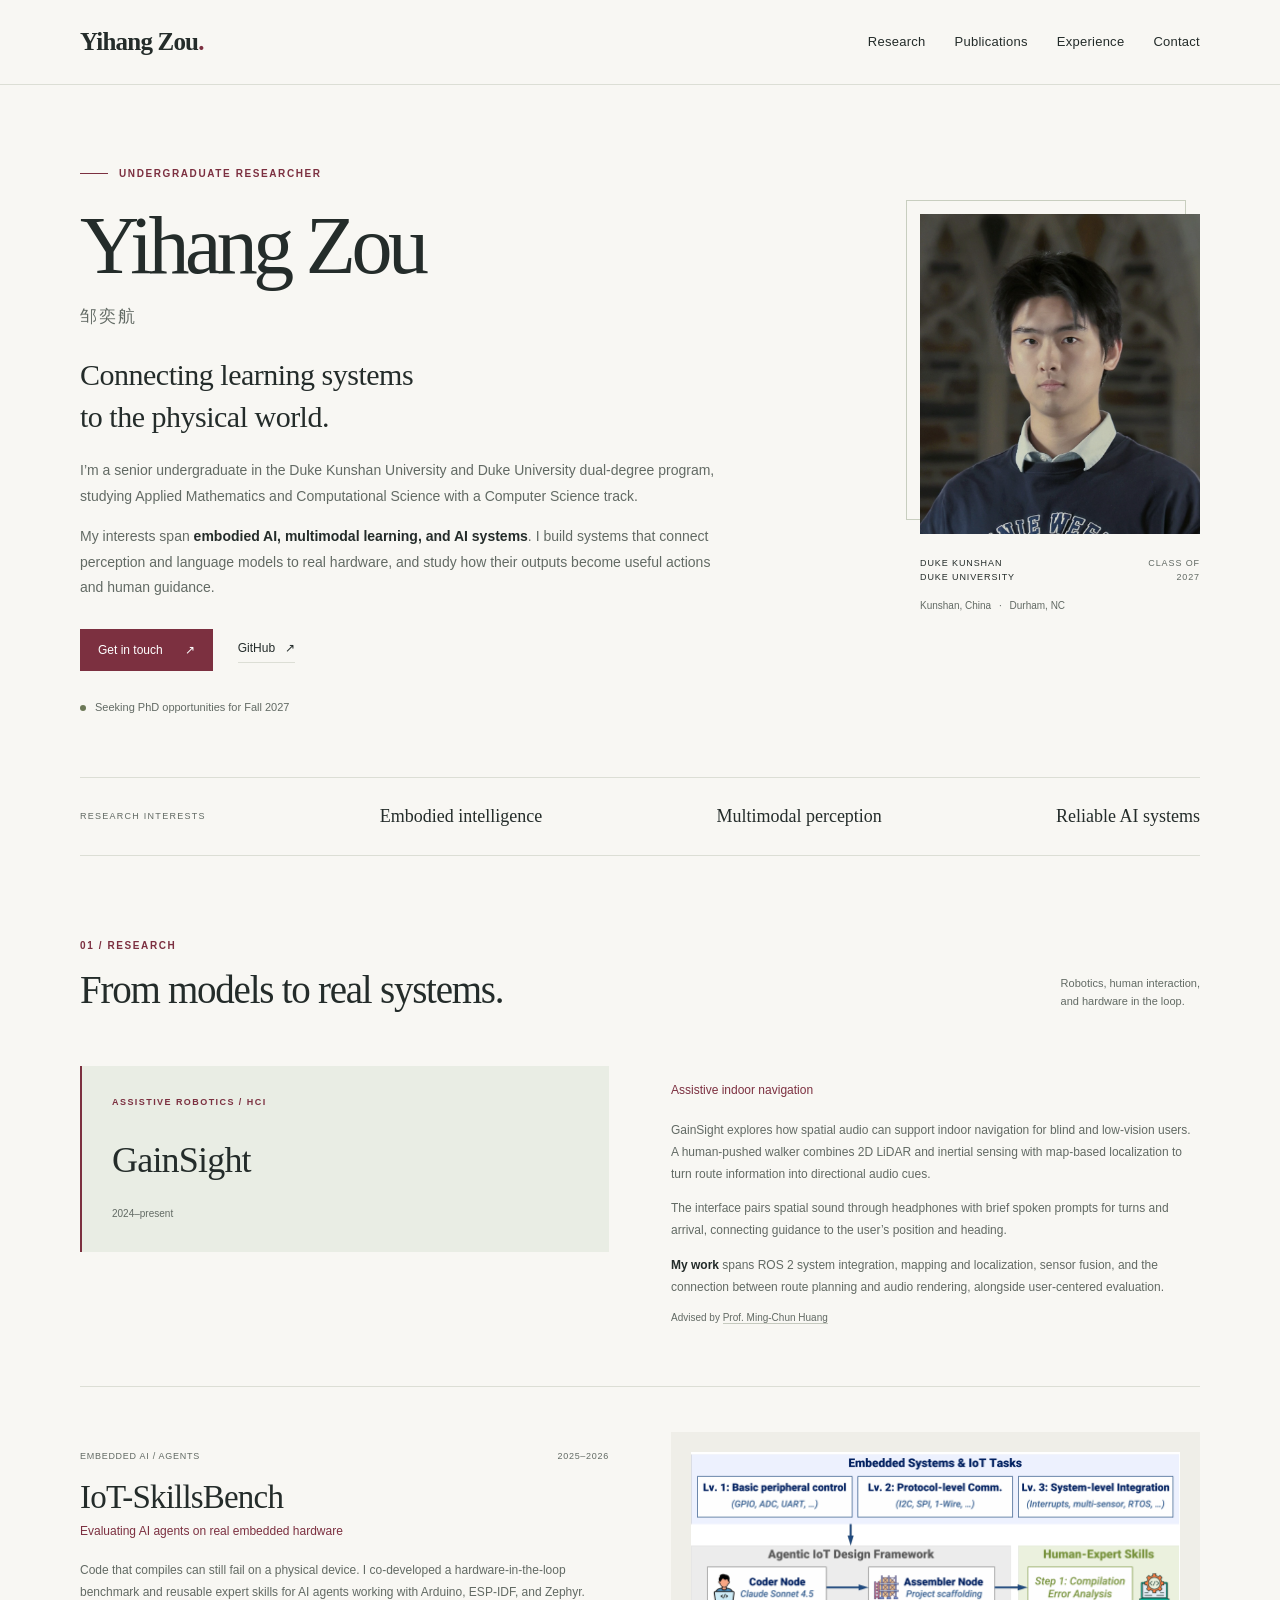
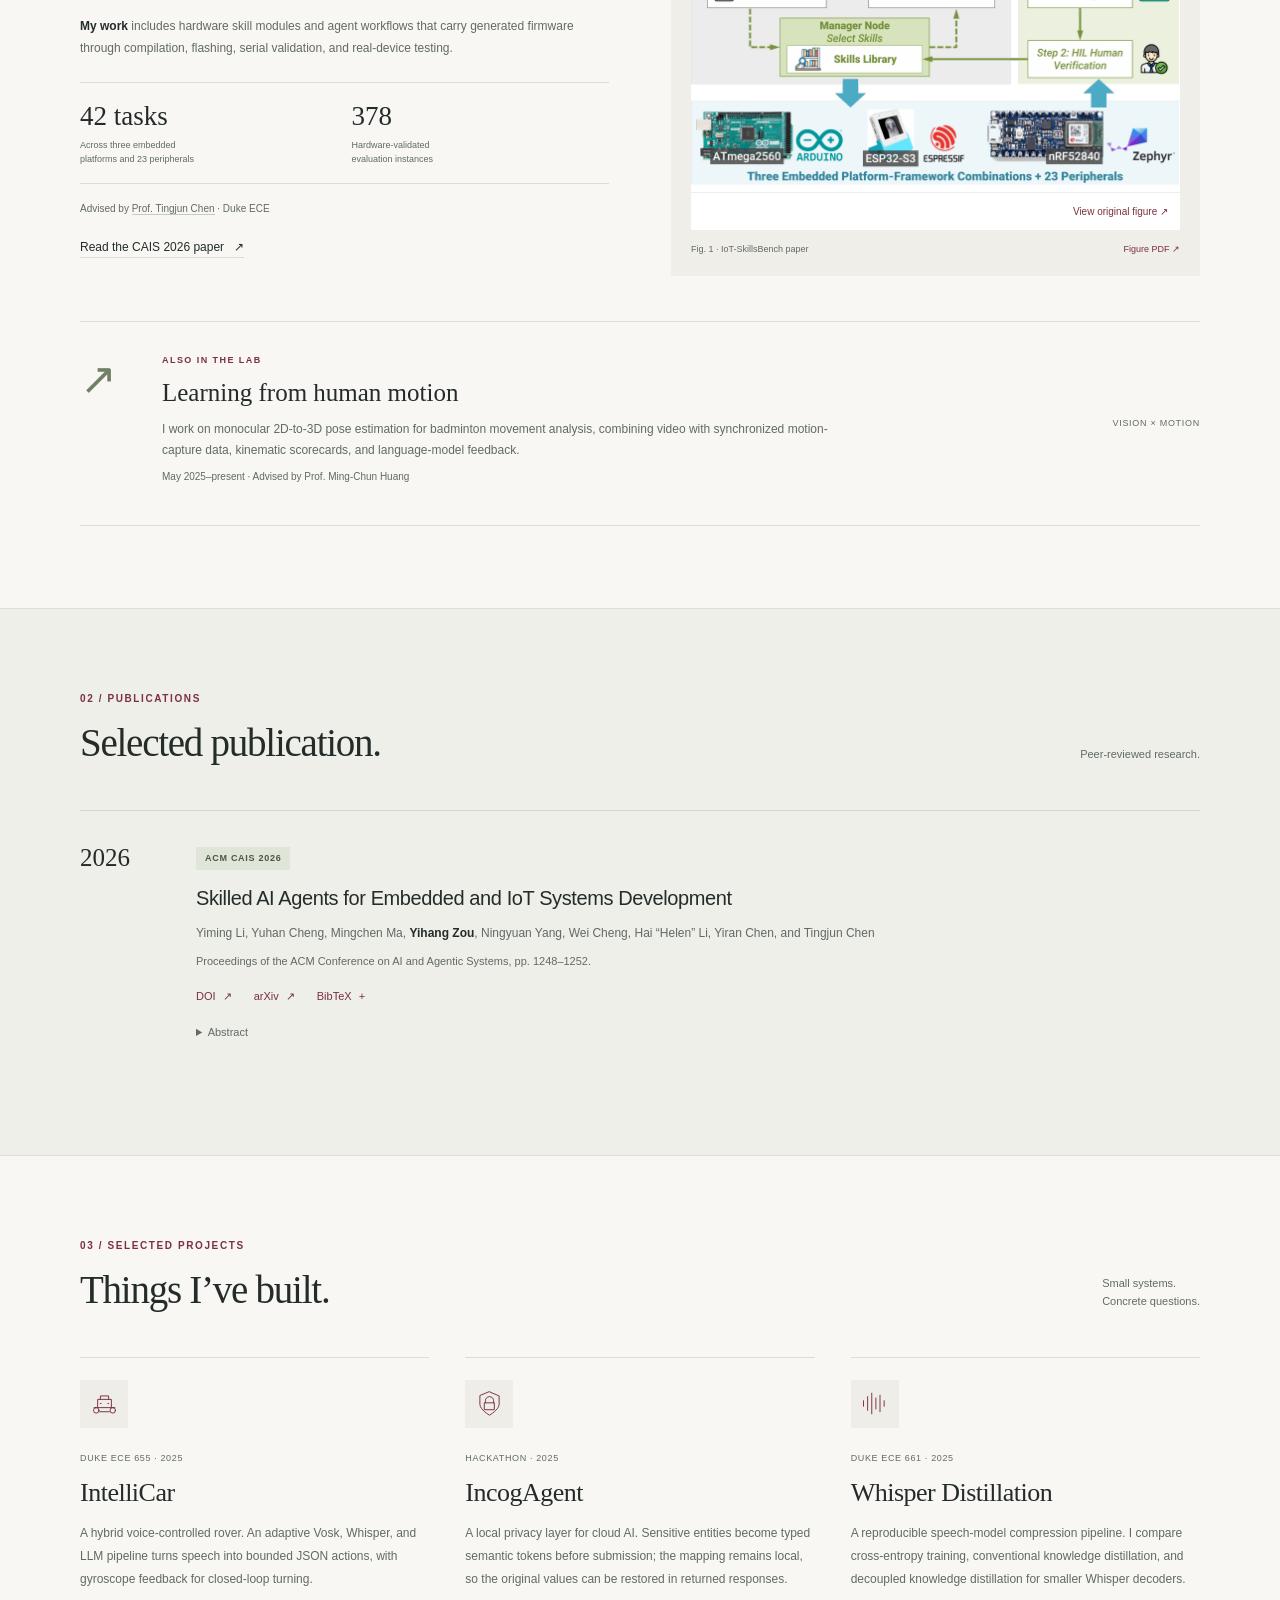
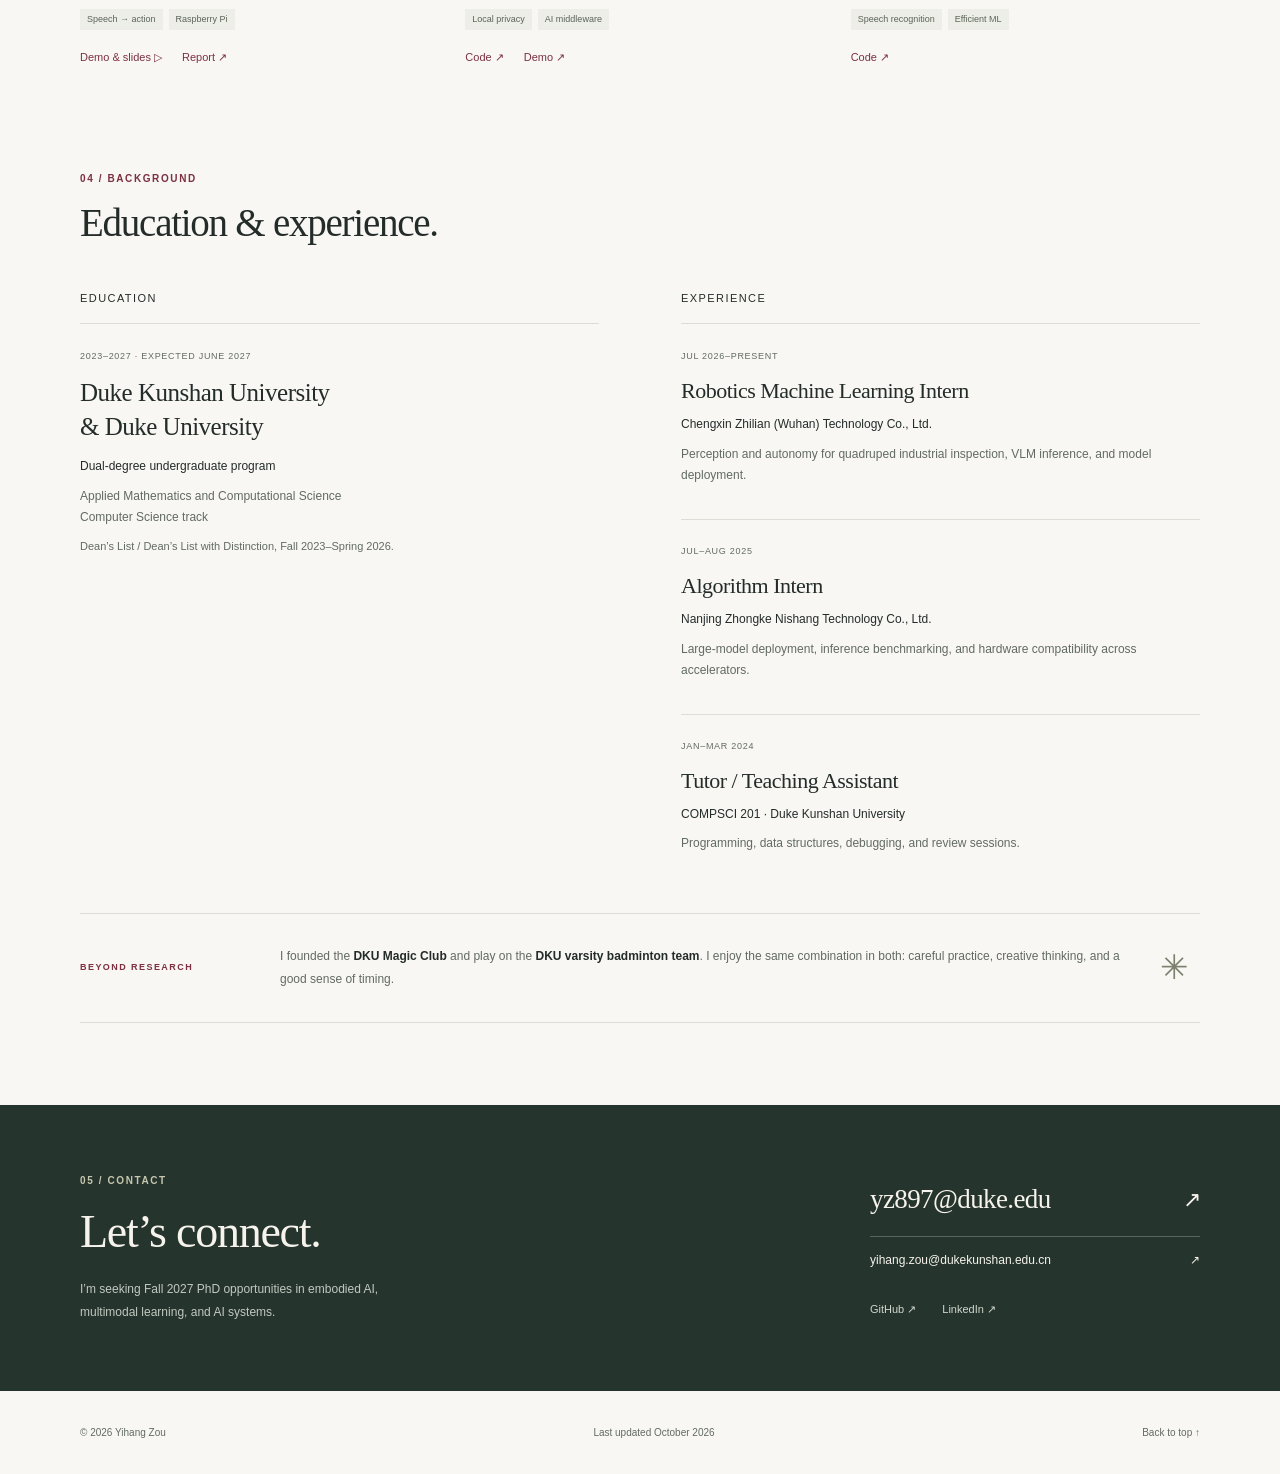
==== commit 6ddee09c: "Expand GainSight overview and remove CV access" ====
--- a/index.html
+++ b/index.html
@@ -26,7 +26,7 @@
       <button class="menu-toggle" aria-label="Open navigation" aria-expanded="false" aria-controls="site-nav"><span></span><span></span></button>
       <nav id="site-nav" aria-label="Main navigation">
         <a href="#research">Research</a><a href="#publications">Publications</a><a href="#experience">Experience</a><a href="#contact">Contact</a>
-        <a class="nav-cv" href="documents/Yihang_Zou_CV.pdf" target="_blank" rel="noopener">CV <span aria-hidden="true">↗</span></a>
+
       </nav>
     </div>
   </header>
@@ -38,7 +38,7 @@
         <p class="hero-statement">Connecting learning systems<br class="desktop-break"> to the physical world.</p>
         <p class="intro">I’m a senior undergraduate in the Duke Kunshan University and Duke University dual-degree program, studying Applied Mathematics and Computational Science with a Computer Science track.</p>
         <p class="intro">My interests span <strong>embodied AI, multimodal learning, and AI systems</strong>. I build systems that connect perception and language models to real hardware, and study how their outputs become useful actions and human guidance.</p>
-        <div class="hero-links"><a class="button primary" href="mailto:yz897@duke.edu">Get in touch <span aria-hidden="true">↗</span></a><a class="text-link" href="documents/Yihang_Zou_CV.pdf" target="_blank" rel="noopener">Curriculum vitae <span aria-hidden="true">↗</span></a><a class="text-link" href="https://github.com/Bbbxdjc" target="_blank" rel="noopener">GitHub <span aria-hidden="true">↗</span></a></div>
+        <div class="hero-links"><a class="button primary" href="mailto:yz897@duke.edu">Get in touch <span aria-hidden="true">↗</span></a><a class="text-link" href="https://github.com/Bbbxdjc" target="_blank" rel="noopener">GitHub <span aria-hidden="true">↗</span></a></div>
         <p class="availability"><span class="status-dot" aria-hidden="true"></span> Seeking PhD opportunities for Fall 2027</p>
       </div>
       <aside class="portrait-block" aria-label="Portrait and affiliation">
@@ -54,7 +54,7 @@
       <div class="section-heading"><div><p class="eyebrow">01 / RESEARCH</p><h2 id="research-title">From models to real systems.</h2></div><p class="section-aside">Robotics, human interaction,<br>and hardware in the loop.</p></div>
       <article class="research-row research-summary" id="gainsight">
         <div class="research-summary-label"><p class="eyebrow">ASSISTIVE ROBOTICS / HCI</p><h3>GainSight</h3><p>2024–present</p></div>
-        <div class="research-copy"><p class="project-subtitle">Assistive indoor navigation</p><p>I work on a robotics platform that uses spatial audio to support nonvisual indoor navigation.</p><p class="contribution"><strong>My work</strong> includes system integration, localization, sensor fusion, and user-centered evaluation.</p><p class="project-credit">Advised by <a href="https://faculty.dukekunshan.edu.cn/faculty_profiles/ming-chun-huang" target="_blank" rel="noopener">Prof. Ming-Chun Huang</a></p></div>
+        <div class="research-copy"><p class="project-subtitle">Assistive indoor navigation</p><p>GainSight explores how spatial audio can support indoor navigation for blind and low-vision users. A human-pushed walker combines 2D LiDAR and inertial sensing with map-based localization to turn route information into directional audio cues.</p><p>The interface pairs spatial sound through headphones with brief spoken prompts for turns and arrival, connecting guidance to the user’s position and heading.</p><p class="contribution"><strong>My work</strong> spans ROS 2 system integration, mapping and localization, sensor fusion, and the connection between route planning and audio rendering, alongside user-centered evaluation.</p><p class="project-credit">Advised by <a href="https://faculty.dukekunshan.edu.cn/faculty_profiles/ming-chun-huang" target="_blank" rel="noopener">Prof. Ming-Chun Huang</a></p></div>
       </article>
       <article class="research-row reverse" id="iot-skillsbench">
         <div class="research-visual paper-visual"><figure class="paper-figure"><button class="figure-button" data-figure="iot-framework" aria-label="Enlarge IoT-SkillsBench paper figure 1"><img src="assets/iot-framework.png" width="984" height="684" alt="Original IoT-SkillsBench paper Figure 1: embedded and IoT tasks, the agentic IoT design framework, human-expert hardware skills, and real hardware platforms." loading="lazy"><span class="figure-zoom">View original figure ↗</span></button><figcaption><span>Fig. 1 · IoT-SkillsBench paper</span><a href="documents/iot-framework.pdf" target="_blank" rel="noopener">Figure PDF ↗</a></figcaption></figure></div>
@@ -85,13 +85,13 @@
       </div>
     </section>
 
-    <section class="section container experience-section" id="experience" aria-labelledby="experience-title"><div class="section-heading"><div><p class="eyebrow">04 / BACKGROUND</p><h2 id="experience-title">Education & experience.</h2></div><a class="text-link" href="documents/Yihang_Zou_CV.pdf" target="_blank" rel="noopener">Full CV <span aria-hidden="true">↗</span></a></div>
+    <section class="section container experience-section" id="experience" aria-labelledby="experience-title"><div class="section-heading"><div><p class="eyebrow">04 / BACKGROUND</p><h2 id="experience-title">Education & experience.</h2></div></div>
       <div class="background-grid"><div><h3 class="column-title">Education</h3><article class="education-entry"><p class="entry-date">2023–2027 · EXPECTED JUNE 2027</p><h4>Duke Kunshan University<br>& Duke University</h4><p>Dual-degree undergraduate program</p><p class="muted">Applied Mathematics and Computational Science<br>Computer Science track</p><p class="muted small">Dean’s List / Dean’s List with Distinction, Fall 2023–Spring 2026.</p></article></div>
       <div><h3 class="column-title">Experience</h3><article class="timeline-entry"><p class="entry-date">JUL 2026–PRESENT</p><h4>Robotics Machine Learning Intern</h4><p>Chengxin Zhilian (Wuhan) Technology Co., Ltd.</p><p class="muted">Perception and autonomy for quadruped industrial inspection, VLM inference, and model deployment.</p></article><article class="timeline-entry"><p class="entry-date">JUL–AUG 2025</p><h4>Algorithm Intern</h4><p>Nanjing Zhongke Nishang Technology Co., Ltd.</p><p class="muted">Large-model deployment, inference benchmarking, and hardware compatibility across accelerators.</p></article><article class="timeline-entry"><p class="entry-date">JAN–MAR 2024</p><h4>Tutor / Teaching Assistant</h4><p>COMPSCI 201 · Duke Kunshan University</p><p class="muted">Programming, data structures, debugging, and review sessions.</p></article></div></div>
       <div class="beyond-research"><p class="eyebrow">BEYOND RESEARCH</p><p>I founded the <strong>DKU Magic Club</strong> and play on the <strong>DKU varsity badminton team</strong>. I enjoy the same combination in both: careful practice, creative thinking, and a good sense of timing.</p><span aria-hidden="true">✳</span></div>
     </section>
 
-    <section class="contact-section" id="contact" aria-labelledby="contact-title"><div class="container contact-inner"><div><p class="eyebrow">05 / CONTACT</p><h2 id="contact-title">Let’s connect.</h2><p>I’m seeking Fall 2027 PhD opportunities in embodied AI,<br class="desktop-break"> multimodal learning, and AI systems.</p></div><div class="contact-links"><a class="email-link" href="mailto:yz897@duke.edu">yz897@duke.edu <span aria-hidden="true">↗</span></a><a class="secondary-email" href="mailto:yihang.zou@dukekunshan.edu.cn">yihang.zou@dukekunshan.edu.cn <span aria-hidden="true">↗</span></a><div><a href="https://github.com/Bbbxdjc" target="_blank" rel="noopener">GitHub ↗</a><a href="https://www.linkedin.com/in/yihang-zou-51b242353" target="_blank" rel="noopener">LinkedIn ↗</a><a href="documents/Yihang_Zou_CV.pdf" target="_blank" rel="noopener">CV ↗</a></div></div></div></section>
+    <section class="contact-section" id="contact" aria-labelledby="contact-title"><div class="container contact-inner"><div><p class="eyebrow">05 / CONTACT</p><h2 id="contact-title">Let’s connect.</h2><p>I’m seeking Fall 2027 PhD opportunities in embodied AI,<br class="desktop-break"> multimodal learning, and AI systems.</p></div><div class="contact-links"><a class="email-link" href="mailto:yz897@duke.edu">yz897@duke.edu <span aria-hidden="true">↗</span></a><a class="secondary-email" href="mailto:yihang.zou@dukekunshan.edu.cn">yihang.zou@dukekunshan.edu.cn <span aria-hidden="true">↗</span></a><div><a href="https://github.com/Bbbxdjc" target="_blank" rel="noopener">GitHub ↗</a><a href="https://www.linkedin.com/in/yihang-zou-51b242353" target="_blank" rel="noopener">LinkedIn ↗</a></div></div></div></section>
   </main>
   <footer class="container site-footer"><p>© 2026 Yihang Zou</p><p>Last updated October 2026</p><a href="#about">Back to top ↑</a></footer>
   <dialog class="figure-dialog" aria-labelledby="figure-dialog-title"><div class="figure-dialog-header"><h2 id="figure-dialog-title">Original paper figure</h2><div><label for="figure-scale">Zoom</label><input id="figure-scale" type="range" min="1" max="2.5" step="0.25" value="1" aria-label="Figure zoom"><button class="figure-close" aria-label="Close figure">Close ×</button></div></div><div class="figure-dialog-scroll" tabindex="0" aria-label="Scrollable original figure"><img id="figure-dialog-image" alt=""></div><p class="figure-dialog-caption"></p></dialog>
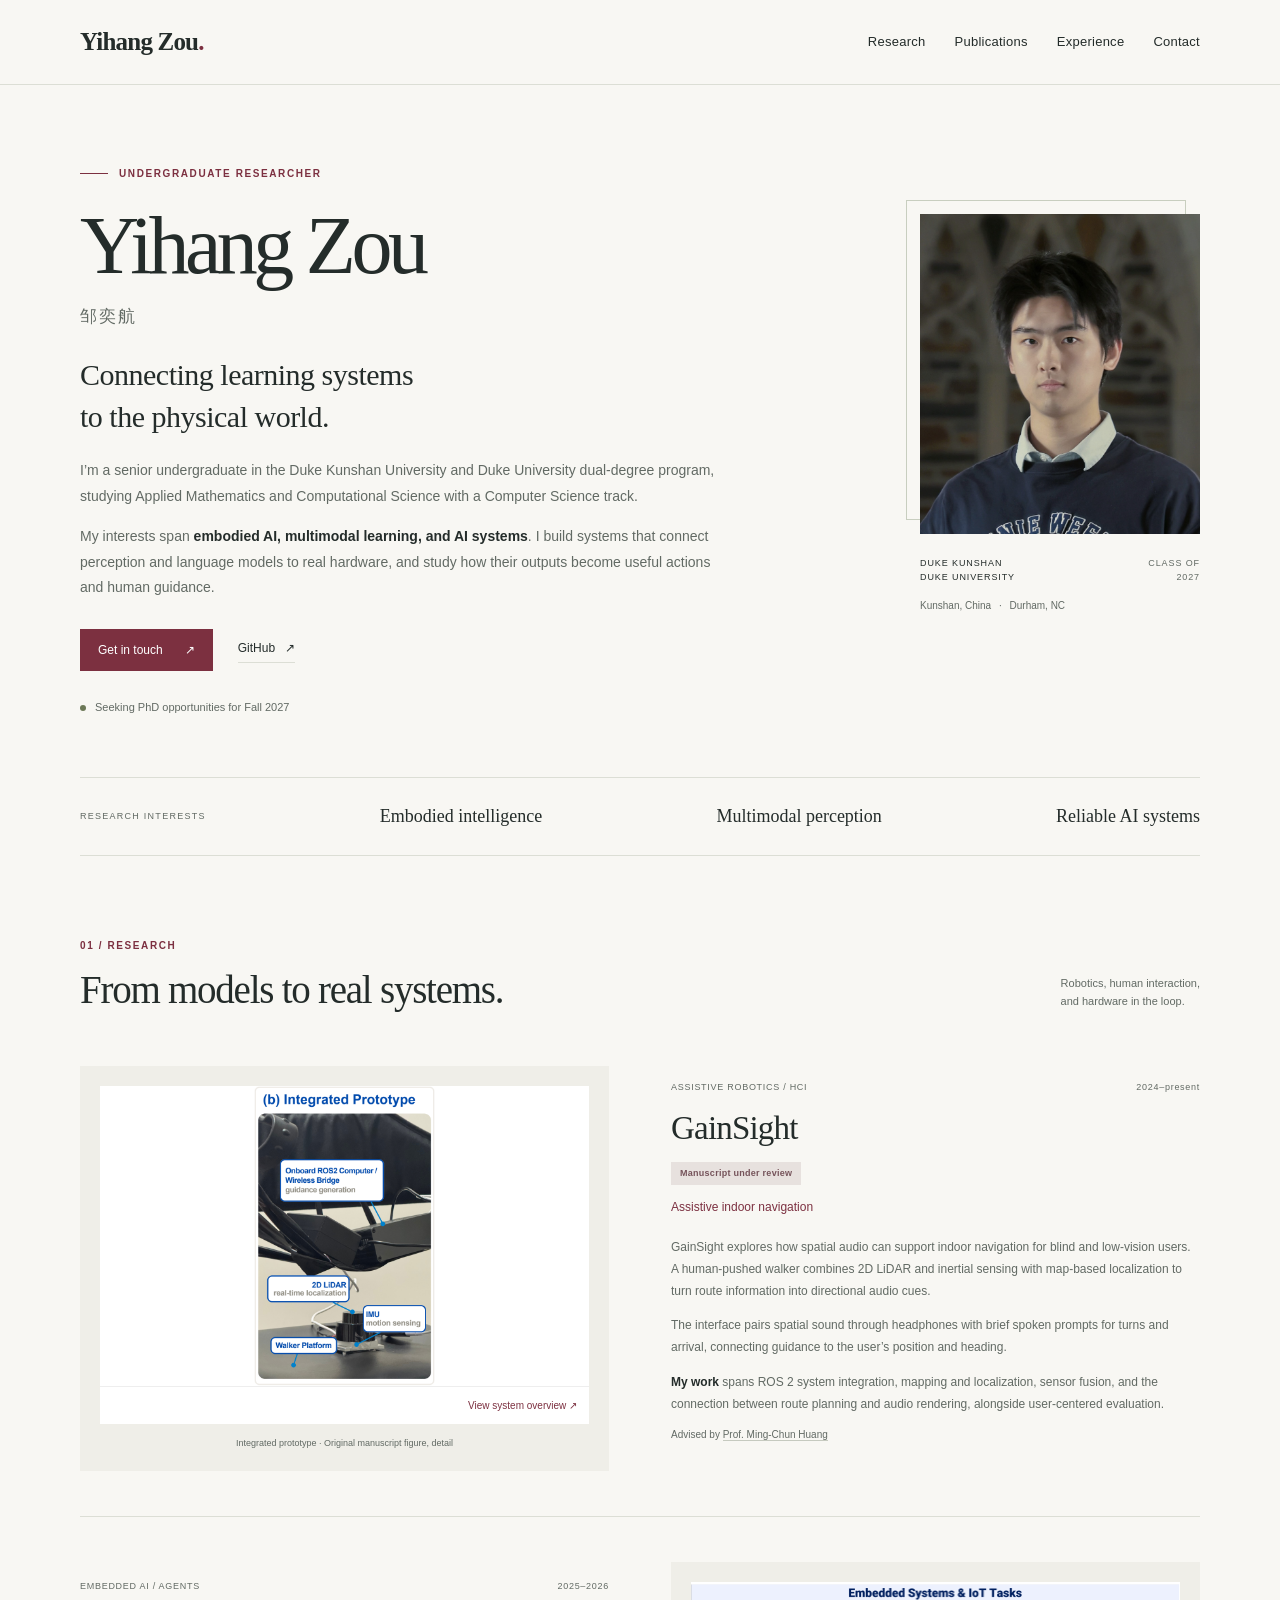
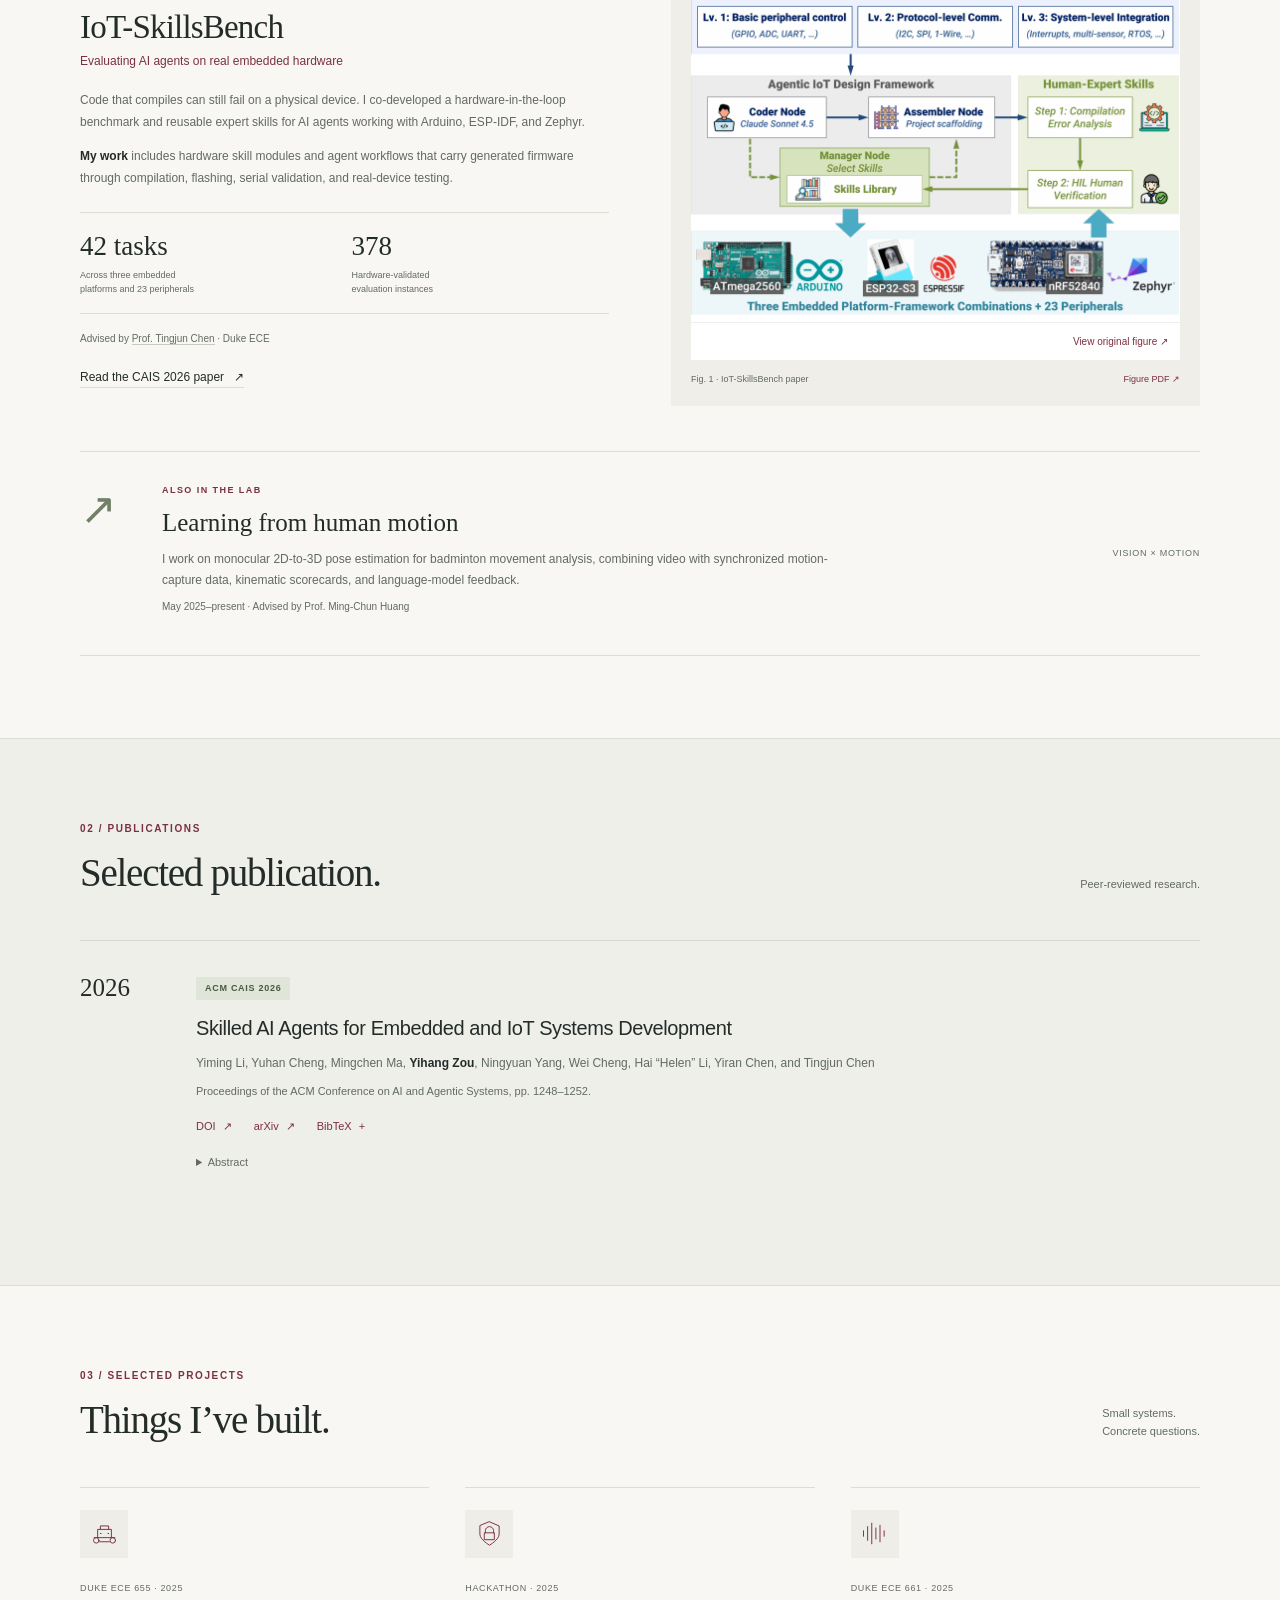
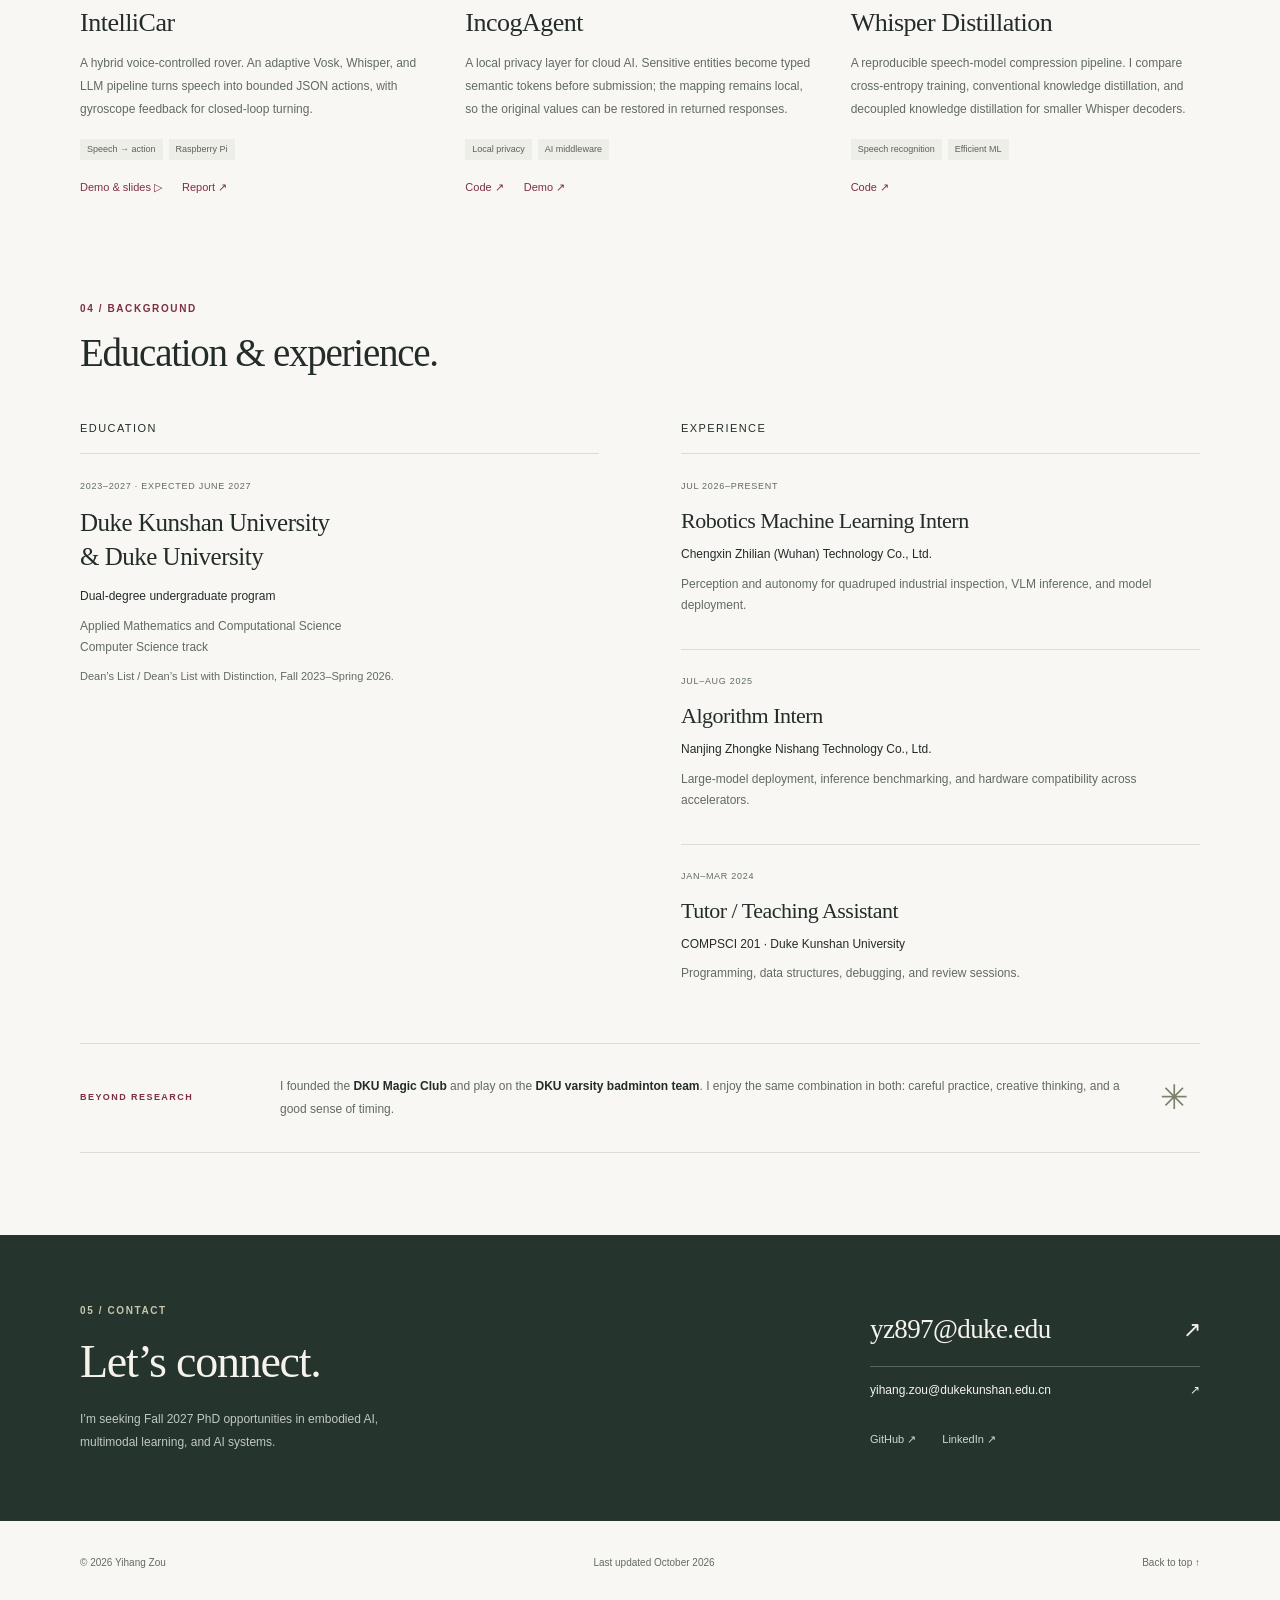
==== commit 407b9311: "Add GainSight prototype overview and reduce search indexing" ====
--- a/index.html
+++ b/index.html
@@ -4,6 +4,7 @@
   <meta charset="utf-8">
   <meta name="viewport" content="width=device-width, initial-scale=1">
   <meta name="theme-color" content="#f8f7f3">
+  <meta name="robots" content="noindex, nofollow, noimageindex">
   <meta name="description" content="Yihang Zou — undergraduate researcher at Duke Kunshan University and Duke University, working on embodied AI, multimodal learning, and AI systems.">
   <meta property="og:type" content="website">
   <meta property="og:title" content="Yihang Zou | Research & Projects">
@@ -13,8 +14,8 @@
   <meta name="twitter:card" content="summary_large_image">
   <link rel="canonical" href="https://bbbxdjc.github.io/">
   <link rel="icon" href="assets/favicon.svg" type="image/svg+xml">
-  <link rel="stylesheet" href="styles.css">
-  <script src="script.js" defer></script>
+  <link rel="stylesheet" href="styles.css?v=dd1bb9c9">
+  <script src="script.js?v=6cd696df" defer></script>
   <script src="intellicar.js" defer></script>
   <title>Yihang Zou | Research & Projects</title>
 </head>
@@ -52,9 +53,9 @@
 
     <section class="section container" id="research" aria-labelledby="research-title">
       <div class="section-heading"><div><p class="eyebrow">01 / RESEARCH</p><h2 id="research-title">From models to real systems.</h2></div><p class="section-aside">Robotics, human interaction,<br>and hardware in the loop.</p></div>
-      <article class="research-row research-summary" id="gainsight">
-        <div class="research-summary-label"><p class="eyebrow">ASSISTIVE ROBOTICS / HCI</p><h3>GainSight</h3><p>2024–present</p></div>
-        <div class="research-copy"><p class="project-subtitle">Assistive indoor navigation</p><p>GainSight explores how spatial audio can support indoor navigation for blind and low-vision users. A human-pushed walker combines 2D LiDAR and inertial sensing with map-based localization to turn route information into directional audio cues.</p><p>The interface pairs spatial sound through headphones with brief spoken prompts for turns and arrival, connecting guidance to the user’s position and heading.</p><p class="contribution"><strong>My work</strong> spans ROS 2 system integration, mapping and localization, sensor fusion, and the connection between route planning and audio rendering, alongside user-centered evaluation.</p><p class="project-credit">Advised by <a href="https://faculty.dukekunshan.edu.cn/faculty_profiles/ming-chun-huang" target="_blank" rel="noopener">Prof. Ming-Chun Huang</a></p></div>
+      <article class="research-row" id="gainsight">
+        <div class="research-visual paper-visual gainsight-visual"><figure class="paper-figure"><button class="figure-button" data-figure="gainsight-prototype" aria-label="Enlarge GainSight system overview"><img src="assets/gainsight-prototype.png" width="572" height="948" alt="GainSight integrated prototype: an onboard ROS 2 computer and wireless bridge, 2D LiDAR for localization, an IMU for motion sensing, and the walker platform." loading="lazy"><span class="figure-zoom">View system overview ↗</span></button><figcaption>Integrated prototype · Original manuscript figure, detail</figcaption></figure></div>
+        <div class="research-copy"><div class="item-meta"><span>ASSISTIVE ROBOTICS / HCI</span><span>2024–present</span></div><h3>GainSight</h3><span class="publication-badge manuscript-badge gainsight-status">Manuscript under review</span><p class="project-subtitle">Assistive indoor navigation</p><p>GainSight explores how spatial audio can support indoor navigation for blind and low-vision users. A human-pushed walker combines 2D LiDAR and inertial sensing with map-based localization to turn route information into directional audio cues.</p><p>The interface pairs spatial sound through headphones with brief spoken prompts for turns and arrival, connecting guidance to the user’s position and heading.</p><p class="contribution"><strong>My work</strong> spans ROS 2 system integration, mapping and localization, sensor fusion, and the connection between route planning and audio rendering, alongside user-centered evaluation.</p><p class="project-credit">Advised by <a href="https://faculty.dukekunshan.edu.cn/faculty_profiles/ming-chun-huang" target="_blank" rel="noopener">Prof. Ming-Chun Huang</a></p></div>
       </article>
       <article class="research-row reverse" id="iot-skillsbench">
         <div class="research-visual paper-visual"><figure class="paper-figure"><button class="figure-button" data-figure="iot-framework" aria-label="Enlarge IoT-SkillsBench paper figure 1"><img src="assets/iot-framework.png" width="984" height="684" alt="Original IoT-SkillsBench paper Figure 1: embedded and IoT tasks, the agentic IoT design framework, human-expert hardware skills, and real hardware platforms." loading="lazy"><span class="figure-zoom">View original figure ↗</span></button><figcaption><span>Fig. 1 · IoT-SkillsBench paper</span><a href="documents/iot-framework.pdf" target="_blank" rel="noopener">Figure PDF ↗</a></figcaption></figure></div>
--- a/styles.css
+++ b/styles.css
@@ -21,3 +21,5 @@
 @media(max-width:760px){.project-dialog{width:calc(100% - 24px);max-height:calc(100dvh - 24px)}.project-dialog-header{padding:18px 16px 15px;gap:12px}.project-dialog-header .eyebrow{font-size:7px;line-height:1.7;max-width:230px}.project-dialog-header h2{font-size:28px}.project-dialog-close{font-size:10px;padding:7px 9px}.project-dialog-tabs button{padding:12px 11px;font-size:10px;flex:none;min-width:24%}.project-dialog-body{padding:15px 16px 18px}.project-media-toolbar{gap:8px;flex-wrap:wrap}.project-media-toolbar label{display:none}.project-media-toolbar select{font-size:10px;max-width:calc(100% - 86px)}.project-media-toolbar a{font-size:9px}.project-material-note{font-size:10px}.project-workflow figcaption{flex-direction:column;gap:8px;font-size:9px}.project-dialog-footer{padding:12px 16px;font-size:8px}.project-latencies{gap:10px}.project-latencies dt{font-size:9px;line-height:1.6}.project-latencies dd{font-size:22px}.project-dialog-body h3{font-size:24px}.project-report-summary{font-size:11px}}
 
 .research-summary{align-items:start;padding-block:10px 45px}.research-summary-label{padding:30px;background:var(--sage);border-left:2px solid var(--accent)}.research-summary-label h3{font-family:var(--serif);font-size:36px;font-weight:400;margin:0 0 14px;letter-spacing:-.8px}.research-summary-label .eyebrow{font-size:9px;margin-bottom:20px}.research-summary-label>p:last-child{font-size:10px;color:var(--muted);margin:0}.research-summary .research-copy{padding-top:15px}
+
+.gainsight-visual{min-height:0;align-self:center}.gainsight-visual .figure-button img{width:100%;height:300px;object-fit:contain;background:#fff}.gainsight-status{margin:10px 0 13px;font-size:9px;letter-spacing:.03em}.gainsight-visual figcaption{justify-content:center;text-align:center}
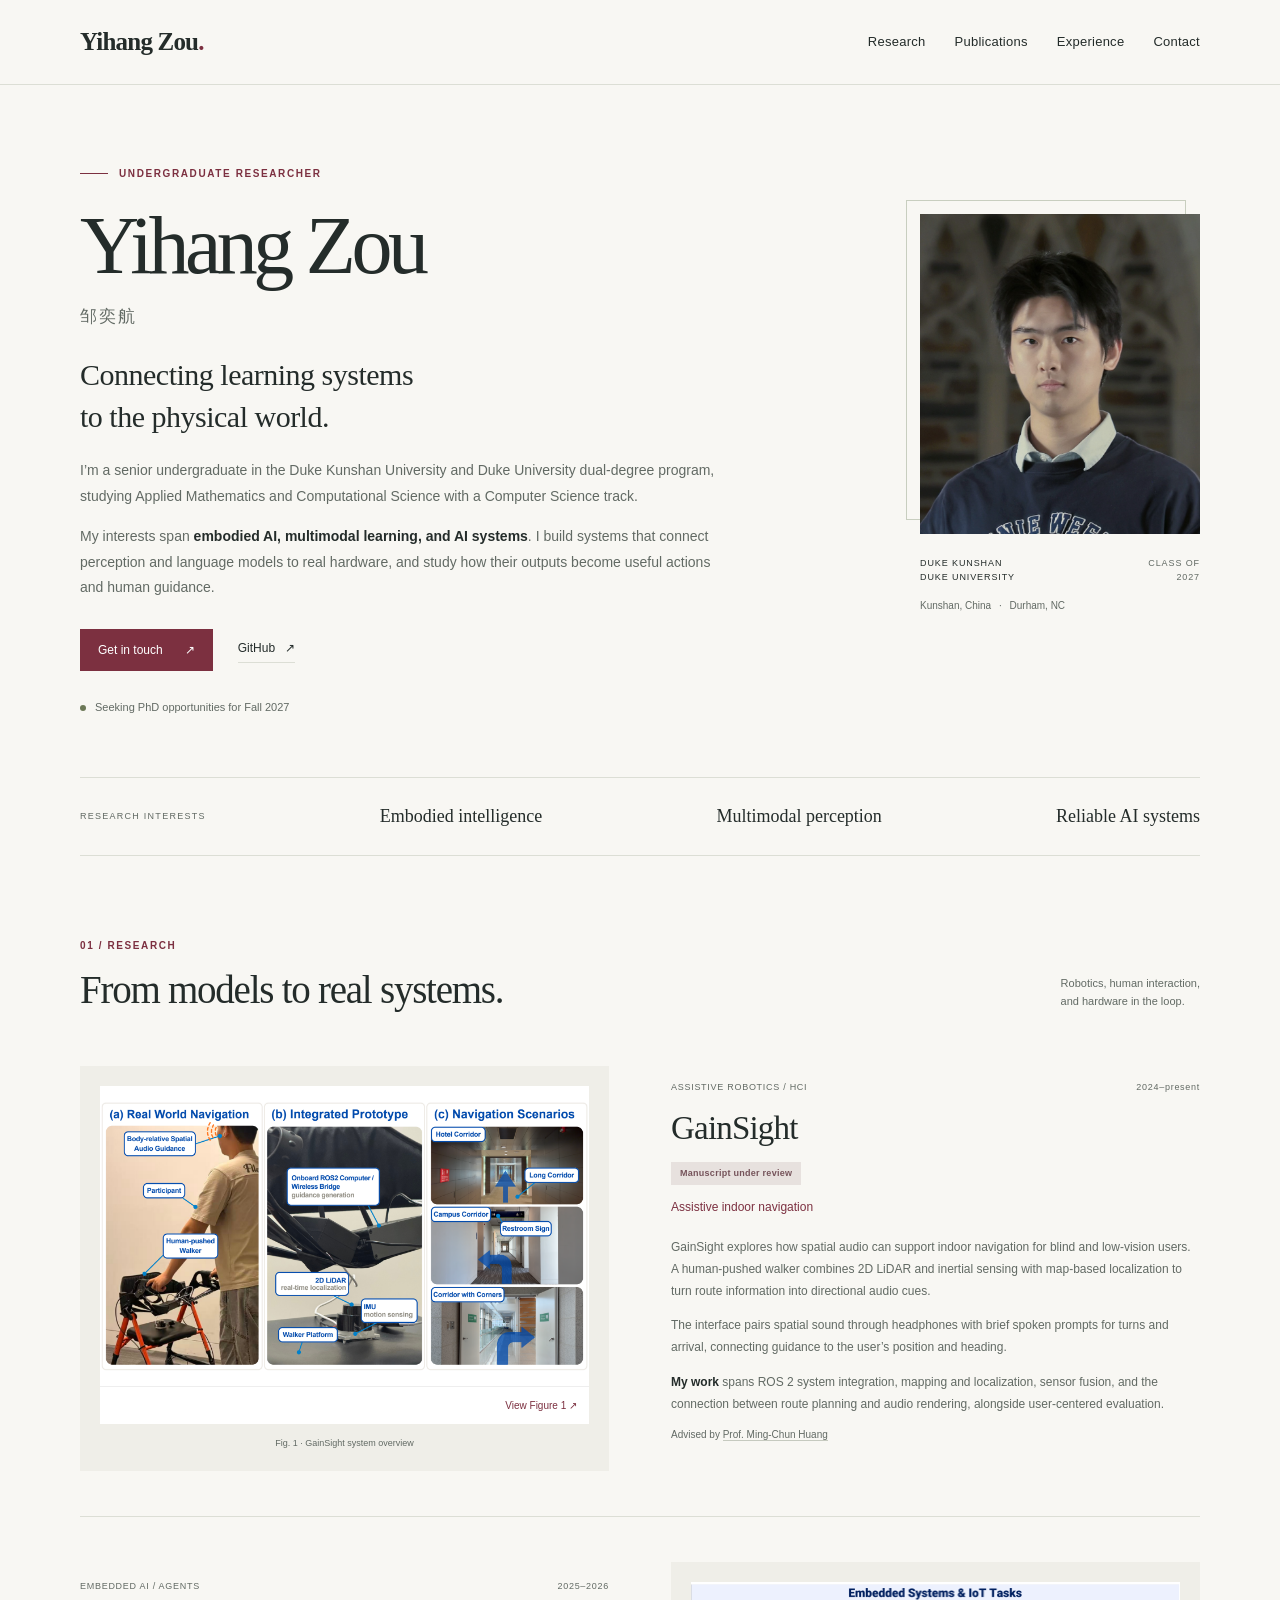
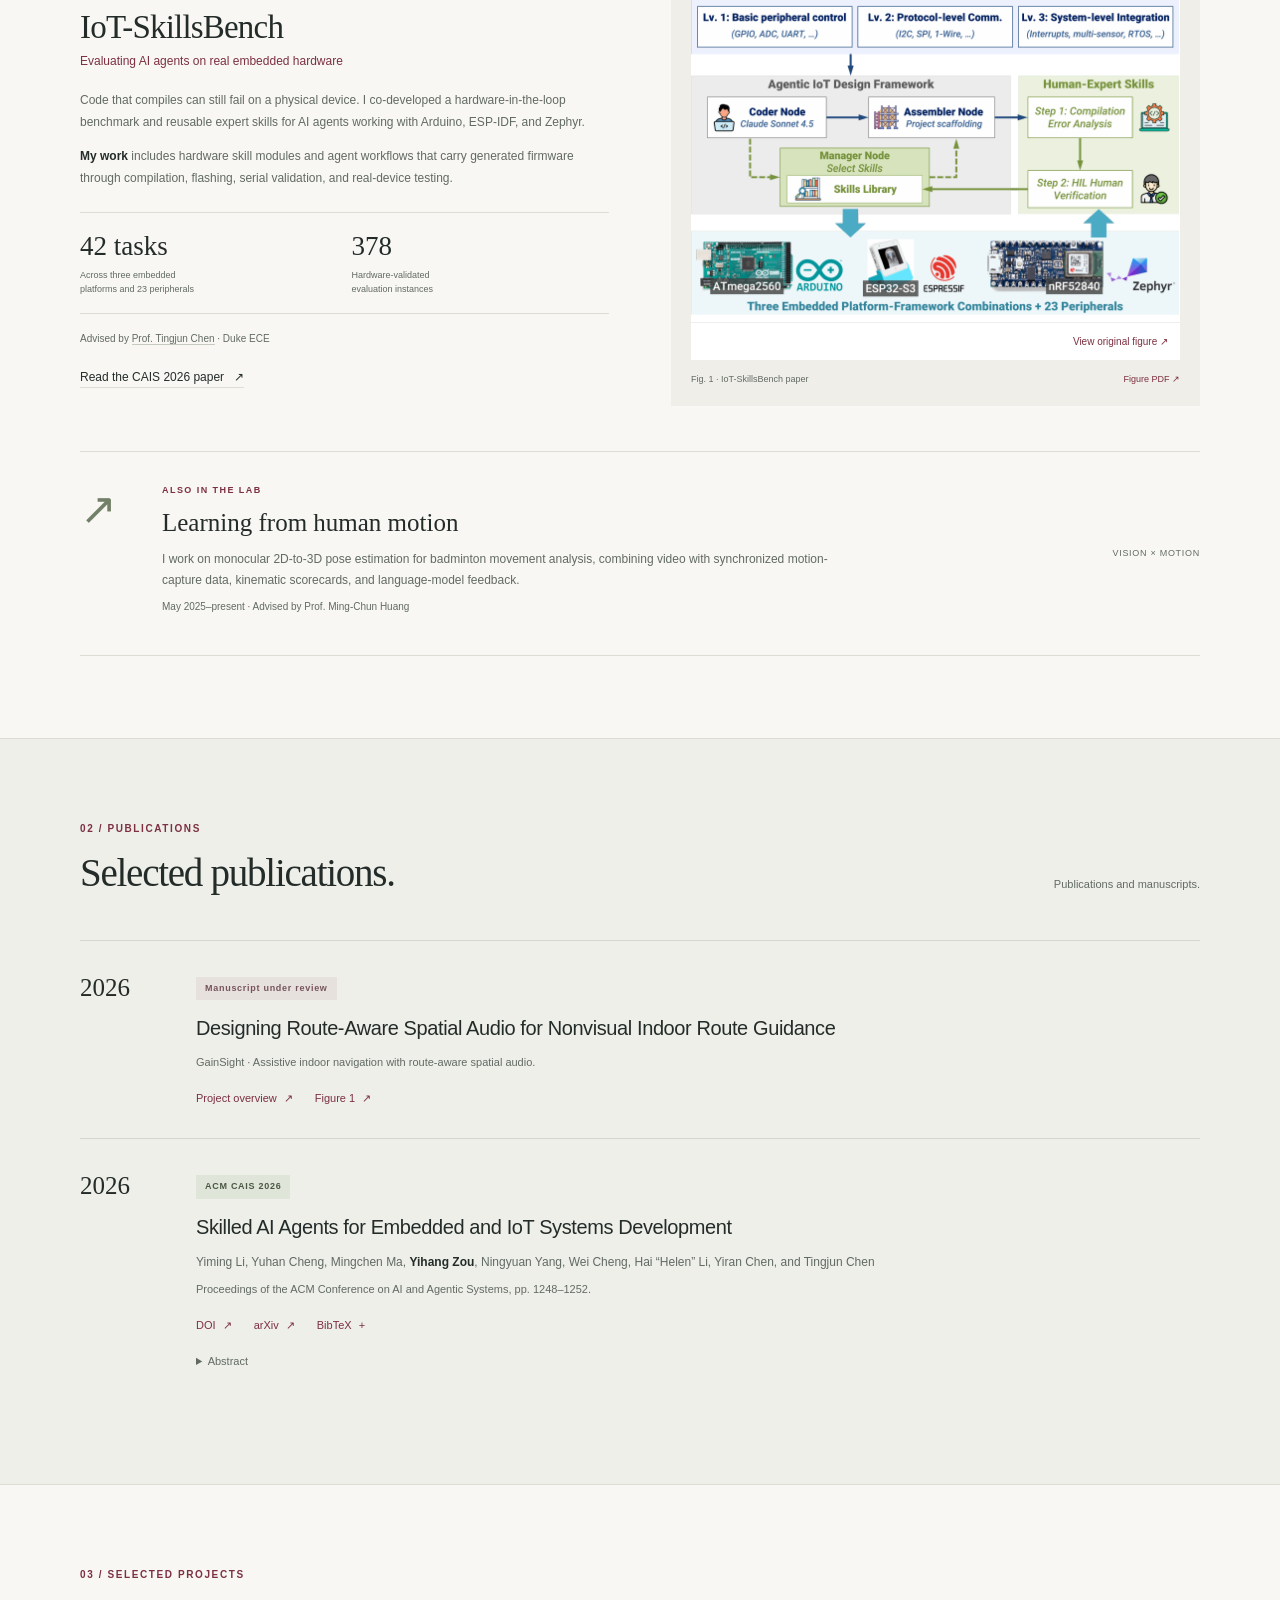
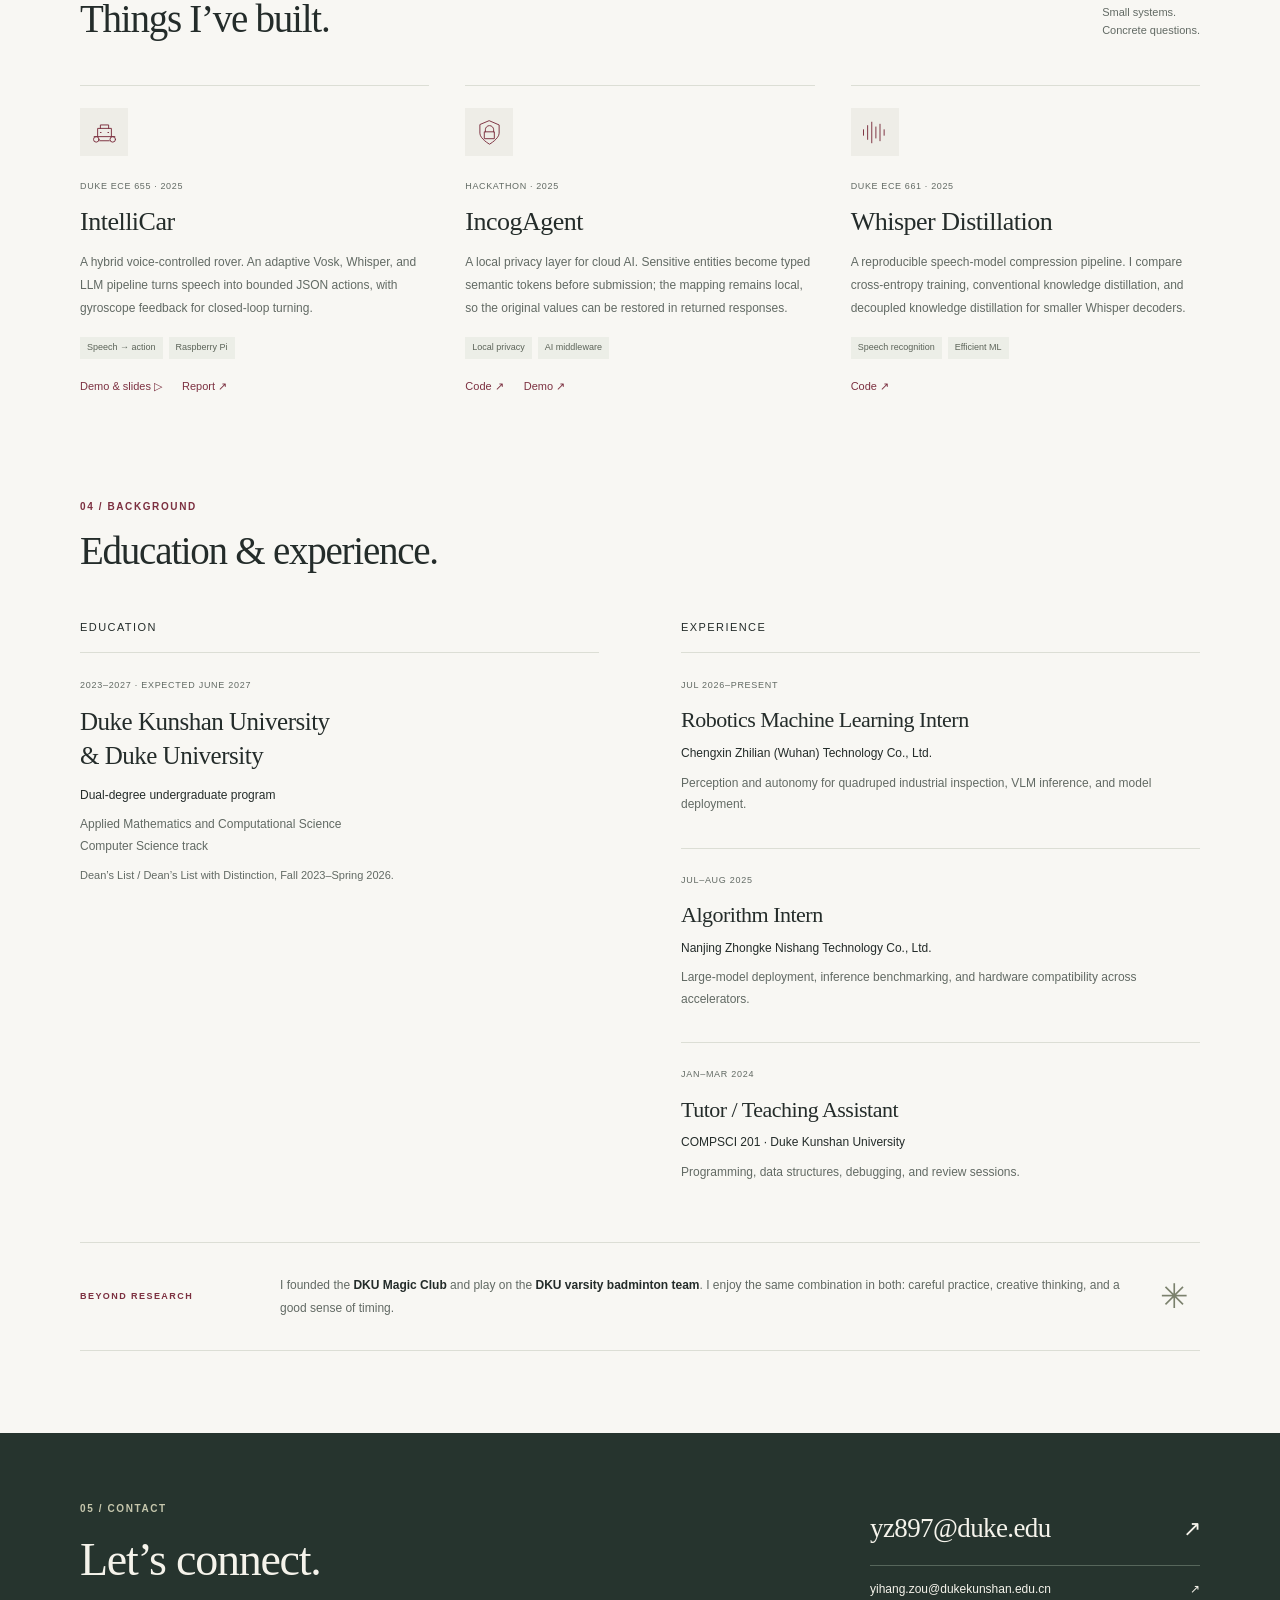
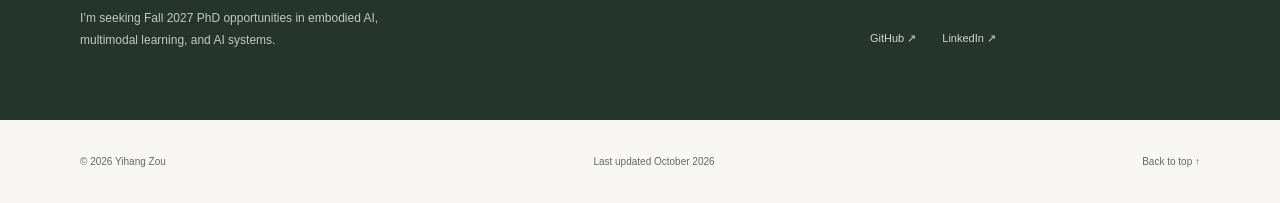
==== commit 34454ff1: "Show complete GainSight Figure 1 and manuscript listing" ====
--- a/index.html
+++ b/index.html
@@ -15,7 +15,7 @@
   <link rel="canonical" href="https://bbbxdjc.github.io/">
   <link rel="icon" href="assets/favicon.svg" type="image/svg+xml">
   <link rel="stylesheet" href="styles.css?v=dd1bb9c9">
-  <script src="script.js?v=6cd696df" defer></script>
+  <script src="script.js?v=0b645239" defer></script>
   <script src="intellicar.js" defer></script>
   <title>Yihang Zou | Research & Projects</title>
 </head>
@@ -54,7 +54,7 @@
     <section class="section container" id="research" aria-labelledby="research-title">
       <div class="section-heading"><div><p class="eyebrow">01 / RESEARCH</p><h2 id="research-title">From models to real systems.</h2></div><p class="section-aside">Robotics, human interaction,<br>and hardware in the loop.</p></div>
       <article class="research-row" id="gainsight">
-        <div class="research-visual paper-visual gainsight-visual"><figure class="paper-figure"><button class="figure-button" data-figure="gainsight-prototype" aria-label="Enlarge GainSight system overview"><img src="assets/gainsight-prototype.png" width="572" height="948" alt="GainSight integrated prototype: an onboard ROS 2 computer and wireless bridge, 2D LiDAR for localization, an IMU for motion sensing, and the walker platform." loading="lazy"><span class="figure-zoom">View system overview ↗</span></button><figcaption>Integrated prototype · Original manuscript figure, detail</figcaption></figure></div>
+        <div class="research-visual paper-visual gainsight-visual"><figure class="paper-figure"><button class="figure-button" data-figure="gainsight-overview" aria-label="Enlarge GainSight system overview"><img src="assets/gainsight-overview.png" width="1724" height="948" alt="Original GainSight Figure 1: real-world navigation with spatial audio and a human-pushed walker, the integrated ROS 2 computer, LiDAR and IMU prototype, and three indoor navigation scenarios." loading="lazy"><span class="figure-zoom">View Figure 1 ↗</span></button><figcaption>Fig. 1 · GainSight system overview</figcaption></figure></div>
         <div class="research-copy"><div class="item-meta"><span>ASSISTIVE ROBOTICS / HCI</span><span>2024–present</span></div><h3>GainSight</h3><span class="publication-badge manuscript-badge gainsight-status">Manuscript under review</span><p class="project-subtitle">Assistive indoor navigation</p><p>GainSight explores how spatial audio can support indoor navigation for blind and low-vision users. A human-pushed walker combines 2D LiDAR and inertial sensing with map-based localization to turn route information into directional audio cues.</p><p>The interface pairs spatial sound through headphones with brief spoken prompts for turns and arrival, connecting guidance to the user’s position and heading.</p><p class="contribution"><strong>My work</strong> spans ROS 2 system integration, mapping and localization, sensor fusion, and the connection between route planning and audio rendering, alongside user-centered evaluation.</p><p class="project-credit">Advised by <a href="https://faculty.dukekunshan.edu.cn/faculty_profiles/ming-chun-huang" target="_blank" rel="noopener">Prof. Ming-Chun Huang</a></p></div>
       </article>
       <article class="research-row reverse" id="iot-skillsbench">
@@ -65,7 +65,8 @@
     </section>
 
     <section class="publication-section" id="publications" aria-labelledby="publications-title"><div class="container section">
-      <div class="section-heading"><div><p class="eyebrow">02 / PUBLICATIONS</p><h2 id="publications-title">Selected publication.</h2></div><p class="section-aside">Peer-reviewed research.</p></div>
+      <div class="section-heading"><div><p class="eyebrow">02 / PUBLICATIONS</p><h2 id="publications-title">Selected publications.</h2></div><p class="section-aside">Publications and manuscripts.</p></div>
+      <article class="publication" id="publication-gainsight"><div class="publication-year">2026</div><div class="publication-body"><span class="publication-badge manuscript-badge">Manuscript under review</span><h3>Designing Route-Aware Spatial Audio for Nonvisual Indoor Route Guidance</h3><p class="venue">GainSight · Assistive indoor navigation with route-aware spatial audio.</p><div class="publication-actions"><a href="#gainsight">Project overview <span aria-hidden="true">↗</span></a><button class="publication-figure" data-figure="gainsight-overview" aria-label="View GainSight manuscript Figure 1">Figure 1 <span aria-hidden="true">↗</span></button></div></div></article>
       <article class="publication"><div class="publication-year">2026</div><div class="publication-body"><span class="publication-badge">ACM CAIS 2026</span><h3>Skilled AI Agents for Embedded and IoT Systems Development</h3><p class="authors">Yiming Li, Yuhan Cheng, Mingchen Ma, <strong>Yihang Zou</strong>, Ningyuan Yang, Wei Cheng, Hai “Helen” Li, Yiran Chen, and Tingjun Chen</p><p class="venue">Proceedings of the ACM Conference on AI and Agentic Systems, pp. 1248–1252.</p><div class="publication-actions"><a href="https://doi.org/10.1145/3786335.3813205" target="_blank" rel="noopener">DOI <span aria-hidden="true">↗</span></a><a href="https://arxiv.org/abs/2603.19583" target="_blank" rel="noopener">arXiv <span aria-hidden="true">↗</span></a><button class="bibtex-toggle" aria-expanded="false" aria-controls="bibtex-iot">BibTeX <span aria-hidden="true">+</span></button></div><div id="bibtex-iot" class="bibtex-panel" hidden><pre><code>@inproceedings{li2026skilled,
   title = {Skilled AI Agents for Embedded and IoT Systems Development},
   author = {Li, Yiming and Cheng, Yuhan and Ma, Mingchen and Zou, Yihang
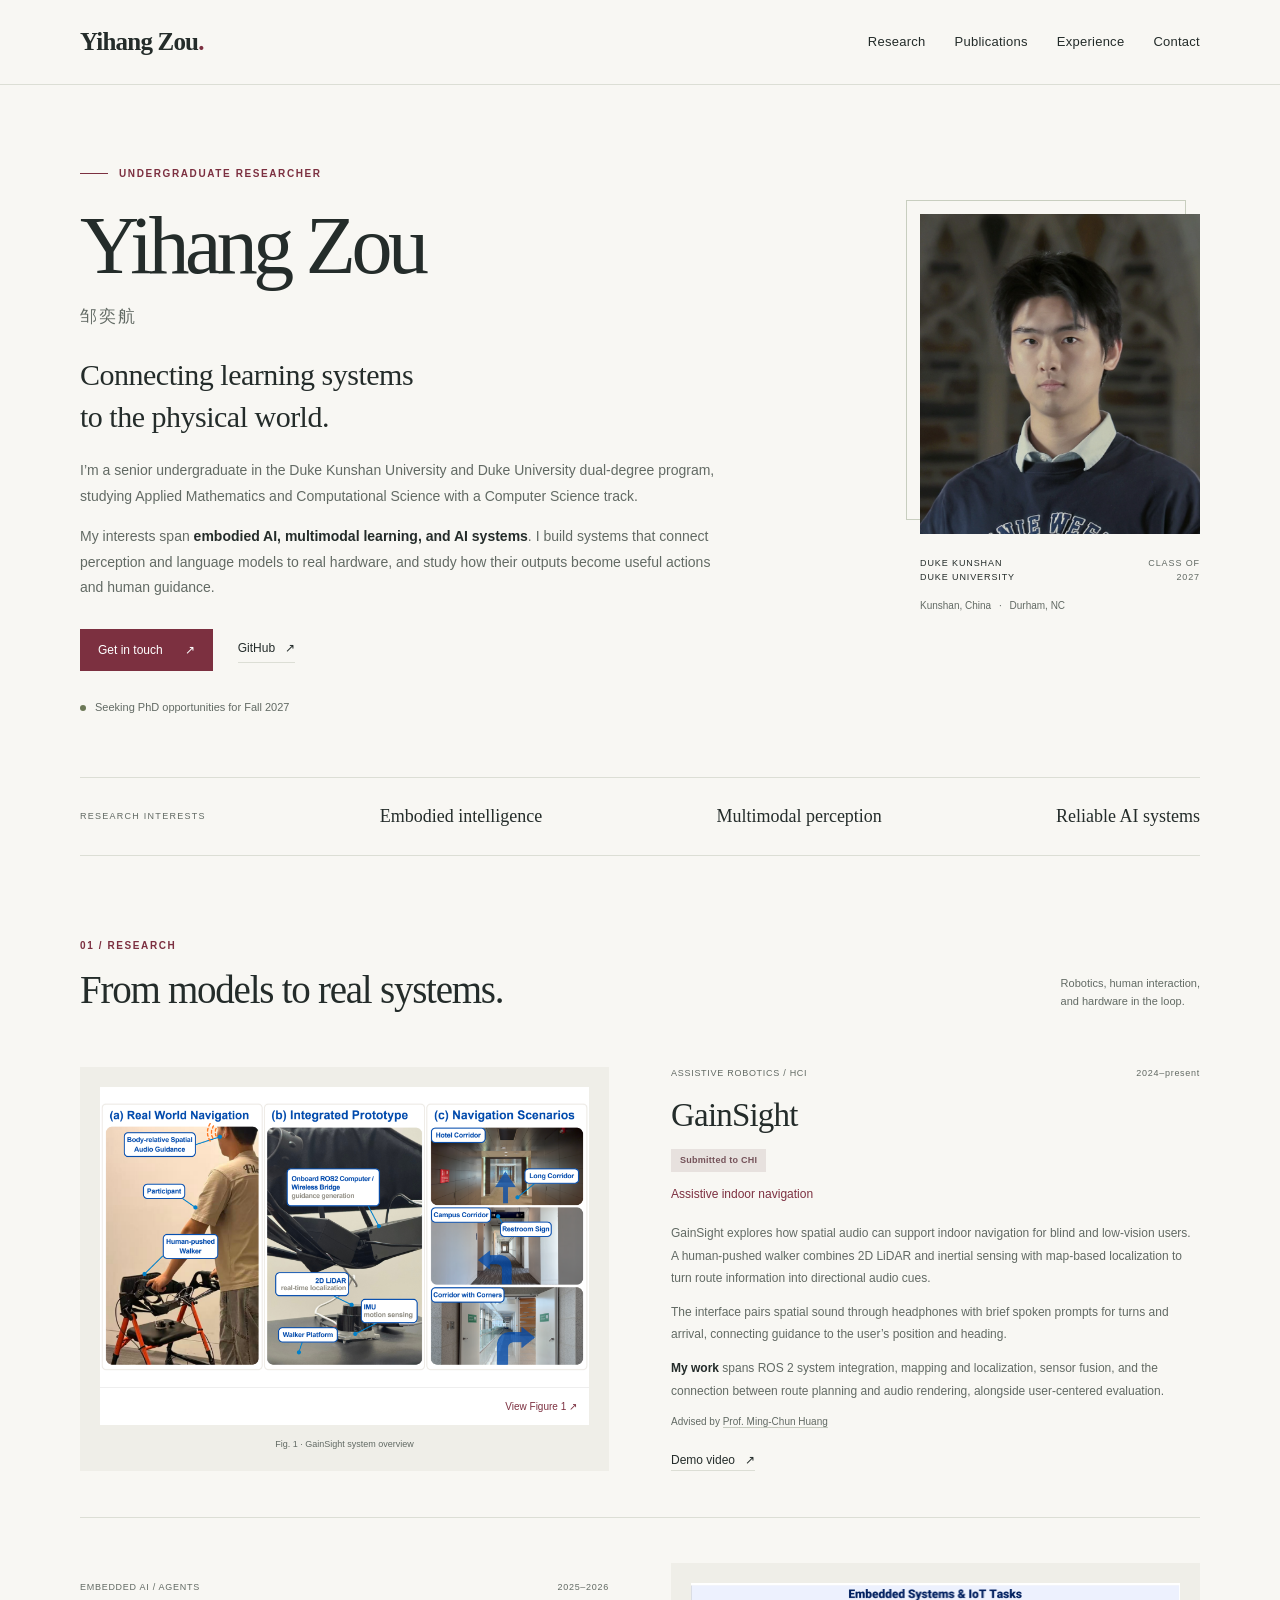
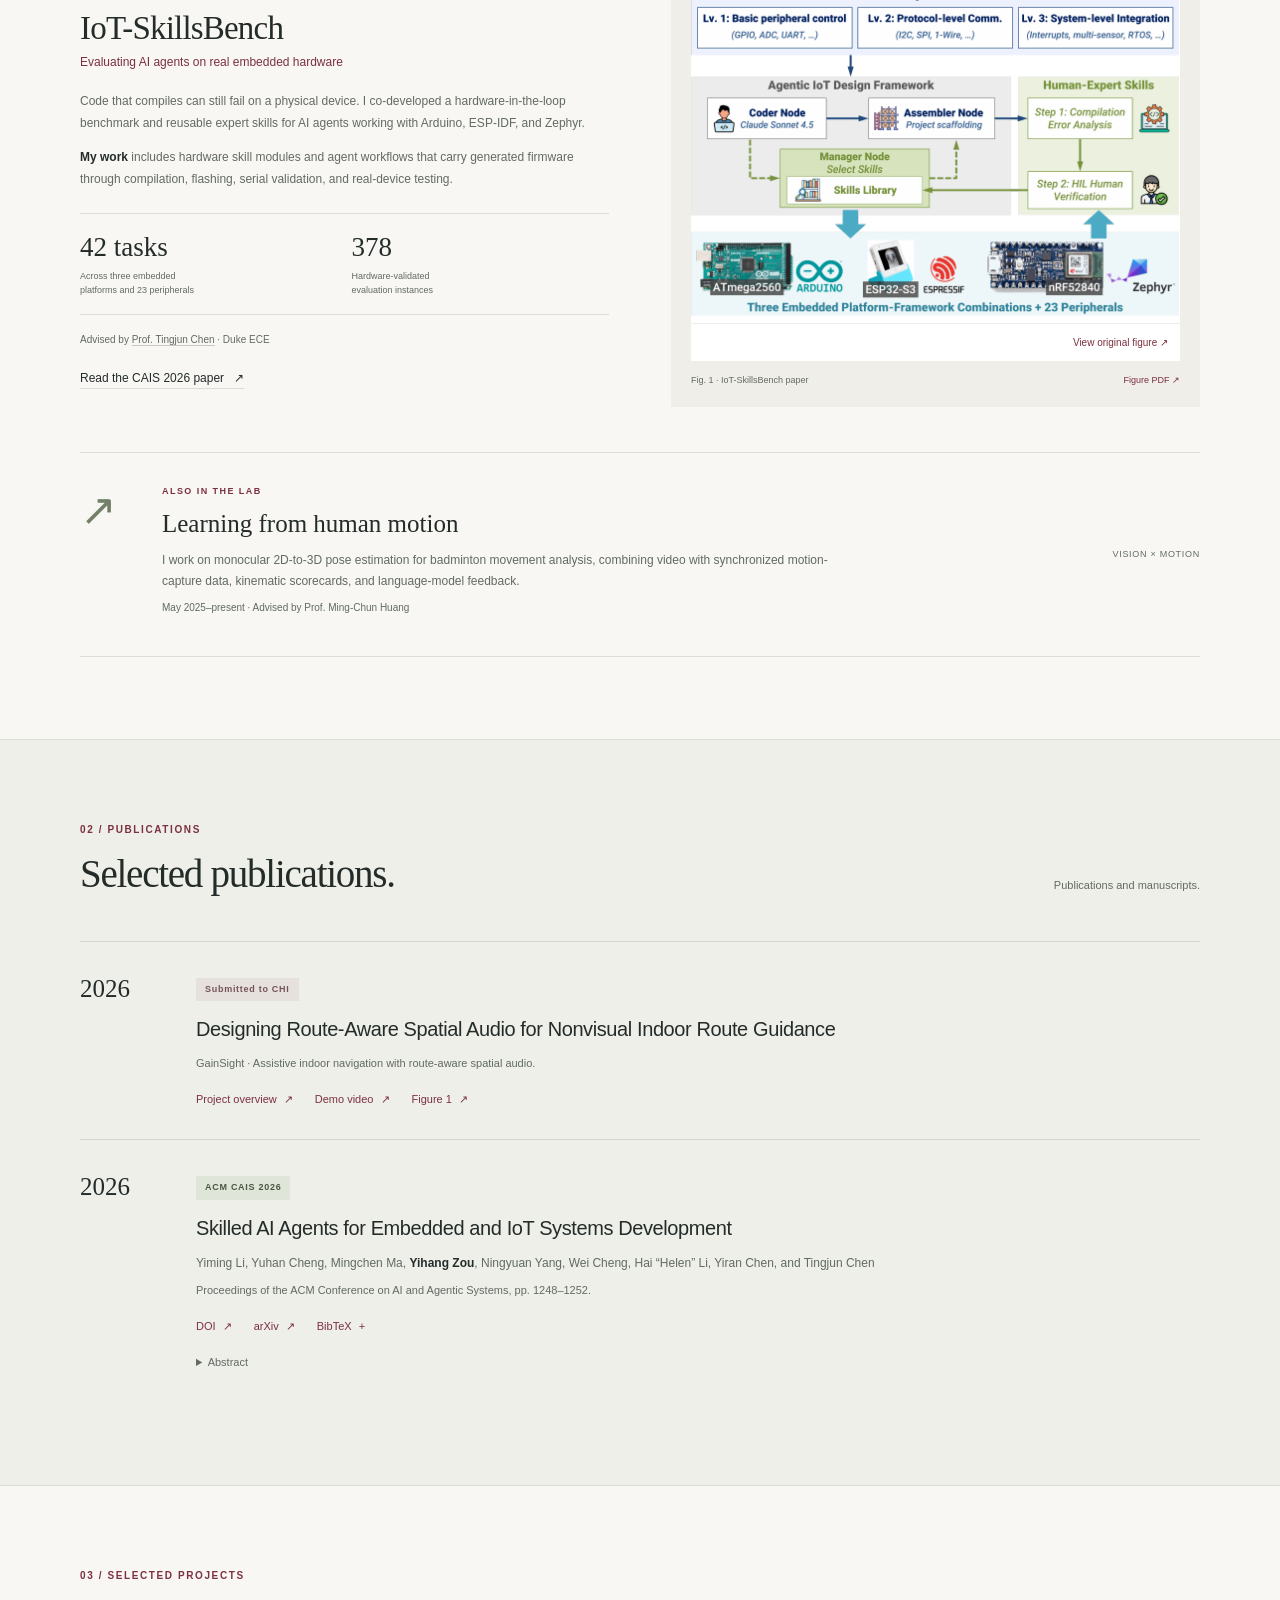
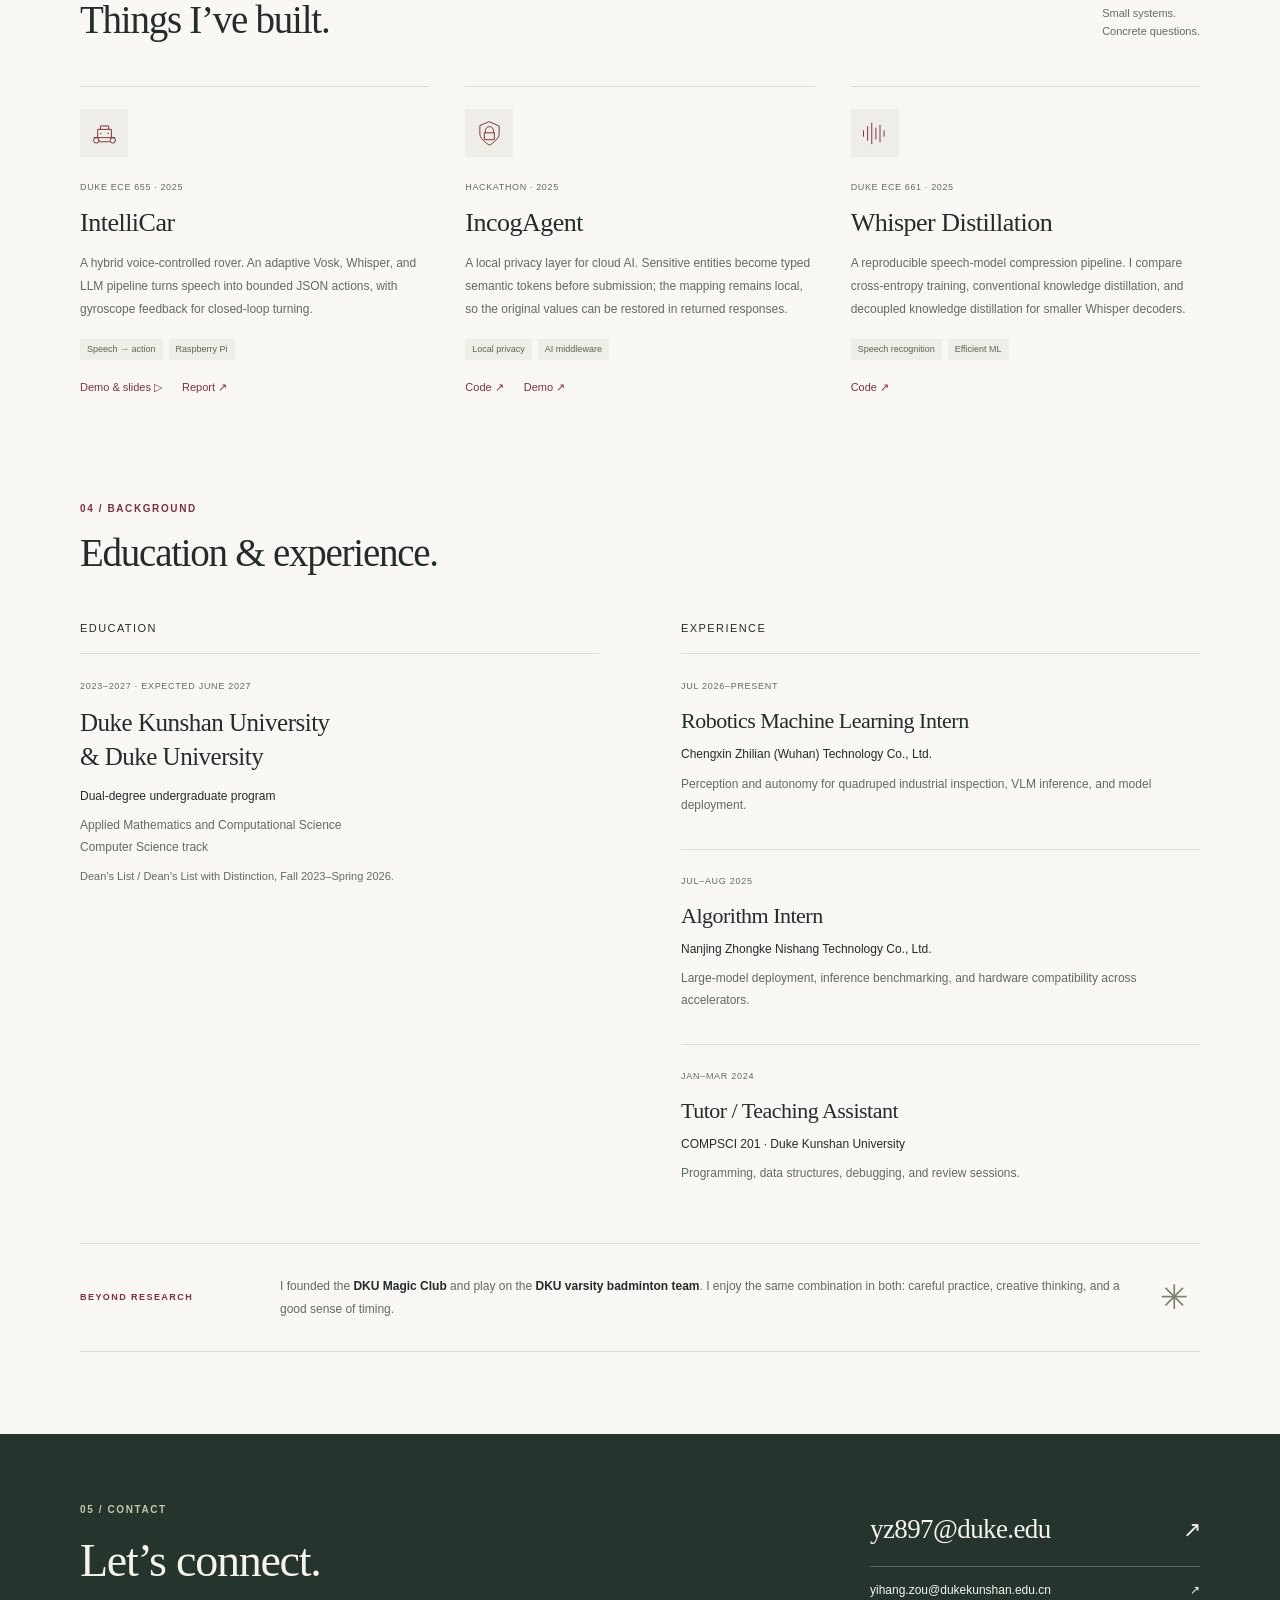
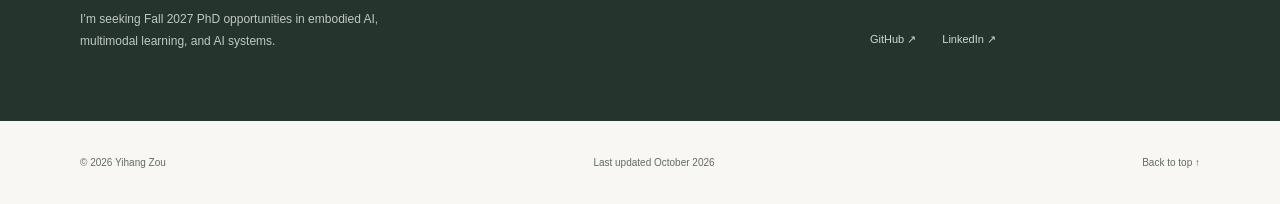
==== commit 6fab3c05: "Add standalone GainSight demo video and CHI submission status" ====
--- a/index.html
+++ b/index.html
@@ -55,7 +55,7 @@
       <div class="section-heading"><div><p class="eyebrow">01 / RESEARCH</p><h2 id="research-title">From models to real systems.</h2></div><p class="section-aside">Robotics, human interaction,<br>and hardware in the loop.</p></div>
       <article class="research-row" id="gainsight">
         <div class="research-visual paper-visual gainsight-visual"><figure class="paper-figure"><button class="figure-button" data-figure="gainsight-overview" aria-label="Enlarge GainSight system overview"><img src="assets/gainsight-overview.png" width="1724" height="948" alt="Original GainSight Figure 1: real-world navigation with spatial audio and a human-pushed walker, the integrated ROS 2 computer, LiDAR and IMU prototype, and three indoor navigation scenarios." loading="lazy"><span class="figure-zoom">View Figure 1 ↗</span></button><figcaption>Fig. 1 · GainSight system overview</figcaption></figure></div>
-        <div class="research-copy"><div class="item-meta"><span>ASSISTIVE ROBOTICS / HCI</span><span>2024–present</span></div><h3>GainSight</h3><span class="publication-badge manuscript-badge gainsight-status">Manuscript under review</span><p class="project-subtitle">Assistive indoor navigation</p><p>GainSight explores how spatial audio can support indoor navigation for blind and low-vision users. A human-pushed walker combines 2D LiDAR and inertial sensing with map-based localization to turn route information into directional audio cues.</p><p>The interface pairs spatial sound through headphones with brief spoken prompts for turns and arrival, connecting guidance to the user’s position and heading.</p><p class="contribution"><strong>My work</strong> spans ROS 2 system integration, mapping and localization, sensor fusion, and the connection between route planning and audio rendering, alongside user-centered evaluation.</p><p class="project-credit">Advised by <a href="https://faculty.dukekunshan.edu.cn/faculty_profiles/ming-chun-huang" target="_blank" rel="noopener">Prof. Ming-Chun Huang</a></p></div>
+        <div class="research-copy"><div class="item-meta"><span>ASSISTIVE ROBOTICS / HCI</span><span>2024–present</span></div><h3>GainSight</h3><span class="publication-badge manuscript-badge gainsight-status">Submitted to CHI</span><p class="project-subtitle">Assistive indoor navigation</p><p>GainSight explores how spatial audio can support indoor navigation for blind and low-vision users. A human-pushed walker combines 2D LiDAR and inertial sensing with map-based localization to turn route information into directional audio cues.</p><p>The interface pairs spatial sound through headphones with brief spoken prompts for turns and arrival, connecting guidance to the user’s position and heading.</p><p class="contribution"><strong>My work</strong> spans ROS 2 system integration, mapping and localization, sensor fusion, and the connection between route planning and audio rendering, alongside user-centered evaluation.</p><p class="project-credit">Advised by <a href="https://faculty.dukekunshan.edu.cn/faculty_profiles/ming-chun-huang" target="_blank" rel="noopener">Prof. Ming-Chun Huang</a></p><a class="text-link" href="gainsight-demo/">Demo video <span aria-hidden="true">↗</span></a></div>
       </article>
       <article class="research-row reverse" id="iot-skillsbench">
         <div class="research-visual paper-visual"><figure class="paper-figure"><button class="figure-button" data-figure="iot-framework" aria-label="Enlarge IoT-SkillsBench paper figure 1"><img src="assets/iot-framework.png" width="984" height="684" alt="Original IoT-SkillsBench paper Figure 1: embedded and IoT tasks, the agentic IoT design framework, human-expert hardware skills, and real hardware platforms." loading="lazy"><span class="figure-zoom">View original figure ↗</span></button><figcaption><span>Fig. 1 · IoT-SkillsBench paper</span><a href="documents/iot-framework.pdf" target="_blank" rel="noopener">Figure PDF ↗</a></figcaption></figure></div>
@@ -66,7 +66,7 @@
 
     <section class="publication-section" id="publications" aria-labelledby="publications-title"><div class="container section">
       <div class="section-heading"><div><p class="eyebrow">02 / PUBLICATIONS</p><h2 id="publications-title">Selected publications.</h2></div><p class="section-aside">Publications and manuscripts.</p></div>
-      <article class="publication" id="publication-gainsight"><div class="publication-year">2026</div><div class="publication-body"><span class="publication-badge manuscript-badge">Manuscript under review</span><h3>Designing Route-Aware Spatial Audio for Nonvisual Indoor Route Guidance</h3><p class="venue">GainSight · Assistive indoor navigation with route-aware spatial audio.</p><div class="publication-actions"><a href="#gainsight">Project overview <span aria-hidden="true">↗</span></a><button class="publication-figure" data-figure="gainsight-overview" aria-label="View GainSight manuscript Figure 1">Figure 1 <span aria-hidden="true">↗</span></button></div></div></article>
+      <article class="publication" id="publication-gainsight"><div class="publication-year">2026</div><div class="publication-body"><span class="publication-badge manuscript-badge">Submitted to CHI</span><h3>Designing Route-Aware Spatial Audio for Nonvisual Indoor Route Guidance</h3><p class="venue">GainSight · Assistive indoor navigation with route-aware spatial audio.</p><div class="publication-actions"><a href="#gainsight">Project overview <span aria-hidden="true">↗</span></a><a href="gainsight-demo/">Demo video <span aria-hidden="true">↗</span></a><button class="publication-figure" data-figure="gainsight-overview" aria-label="View GainSight manuscript Figure 1">Figure 1 <span aria-hidden="true">↗</span></button></div></div></article>
       <article class="publication"><div class="publication-year">2026</div><div class="publication-body"><span class="publication-badge">ACM CAIS 2026</span><h3>Skilled AI Agents for Embedded and IoT Systems Development</h3><p class="authors">Yiming Li, Yuhan Cheng, Mingchen Ma, <strong>Yihang Zou</strong>, Ningyuan Yang, Wei Cheng, Hai “Helen” Li, Yiran Chen, and Tingjun Chen</p><p class="venue">Proceedings of the ACM Conference on AI and Agentic Systems, pp. 1248–1252.</p><div class="publication-actions"><a href="https://doi.org/10.1145/3786335.3813205" target="_blank" rel="noopener">DOI <span aria-hidden="true">↗</span></a><a href="https://arxiv.org/abs/2603.19583" target="_blank" rel="noopener">arXiv <span aria-hidden="true">↗</span></a><button class="bibtex-toggle" aria-expanded="false" aria-controls="bibtex-iot">BibTeX <span aria-hidden="true">+</span></button></div><div id="bibtex-iot" class="bibtex-panel" hidden><pre><code>@inproceedings{li2026skilled,
   title = {Skilled AI Agents for Embedded and IoT Systems Development},
   author = {Li, Yiming and Cheng, Yuhan and Ma, Mingchen and Zou, Yihang
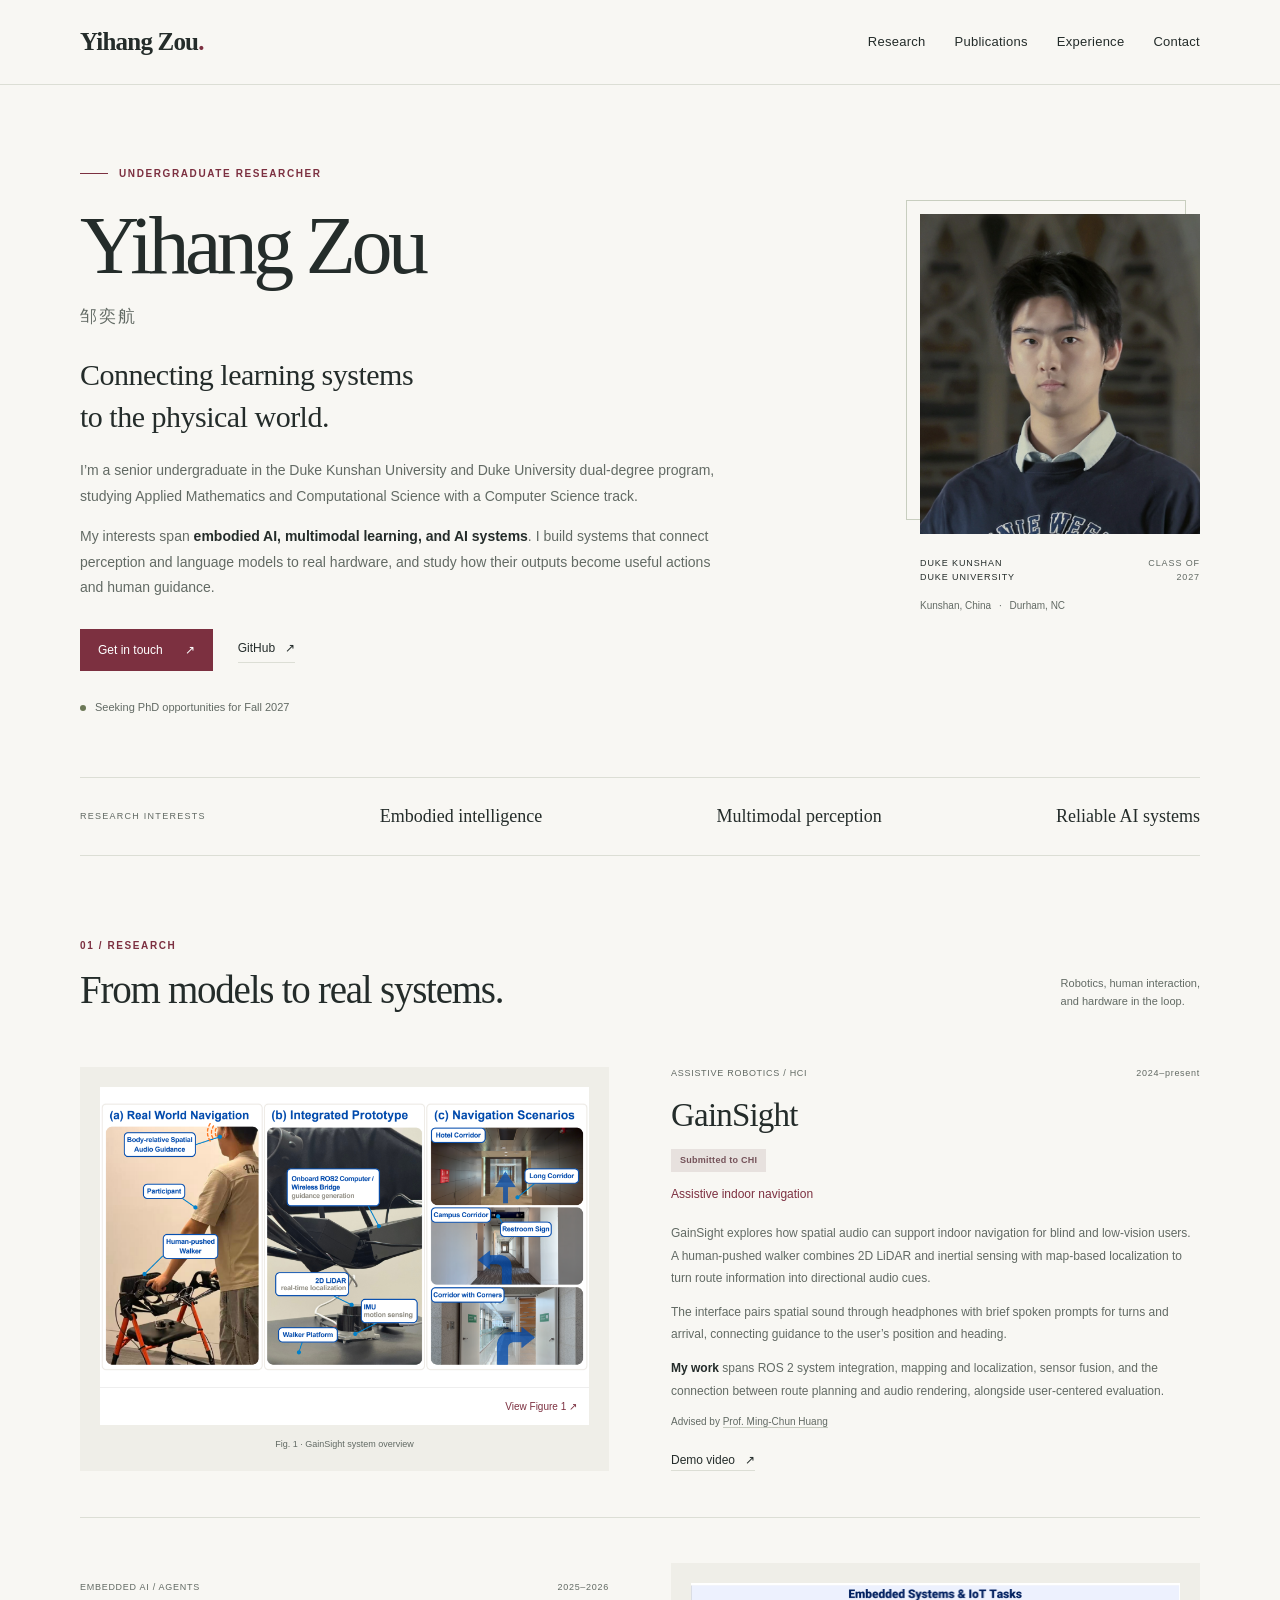
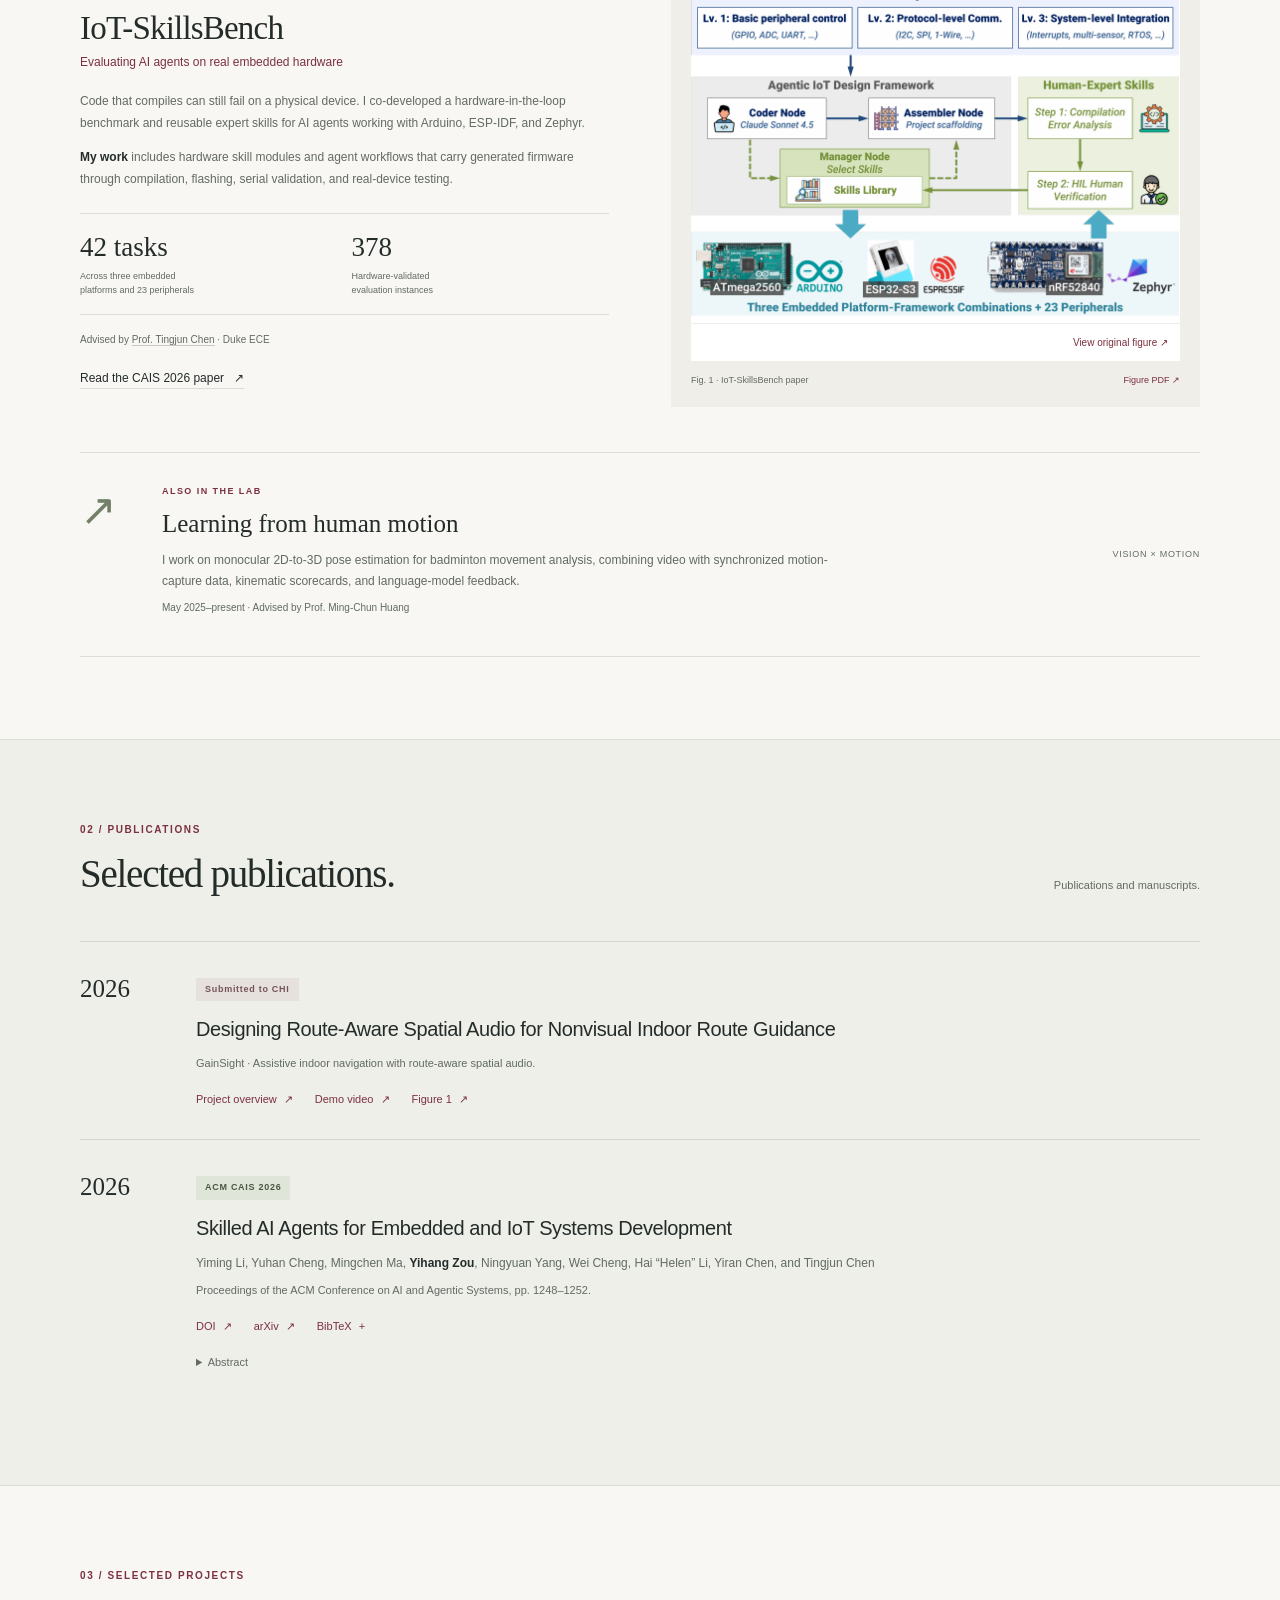
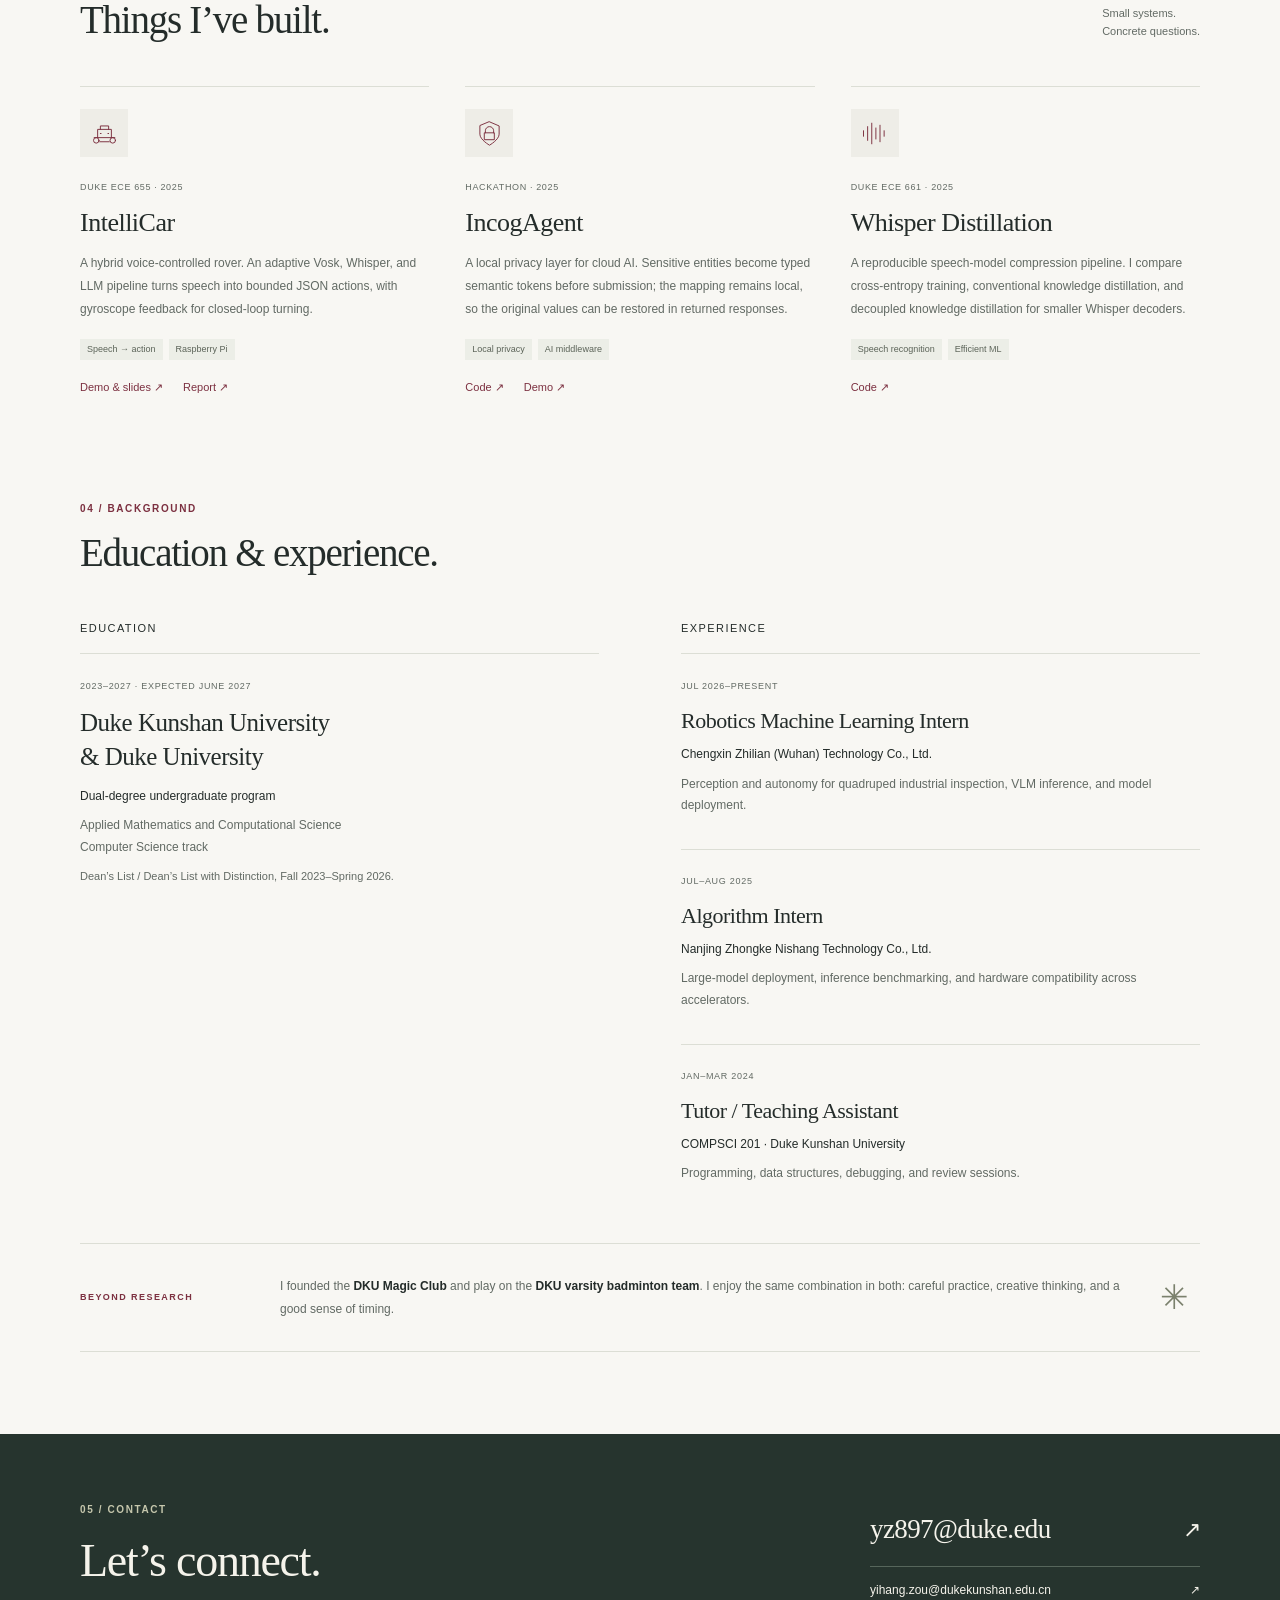
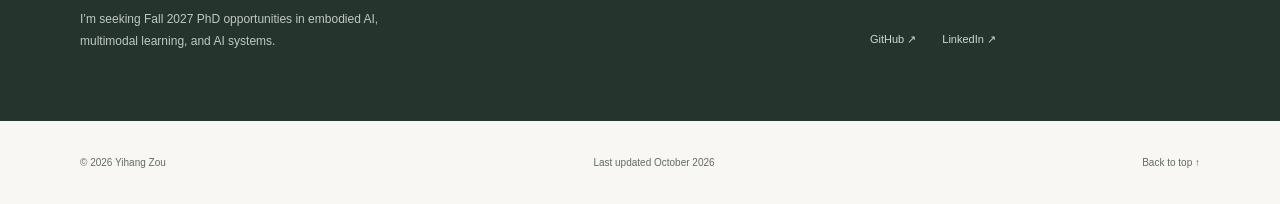
==== commit ff7e852f: "Move IntelliCar demo and project materials to a standalone page" ====
--- a/index.html
+++ b/index.html
@@ -16,7 +16,6 @@
   <link rel="icon" href="assets/favicon.svg" type="image/svg+xml">
   <link rel="stylesheet" href="styles.css?v=dd1bb9c9">
   <script src="script.js?v=0b645239" defer></script>
-  <script src="intellicar.js" defer></script>
   <title>Yihang Zou | Research & Projects</title>
 </head>
 <body>
@@ -81,7 +80,7 @@
 
     <section class="section container" id="projects" aria-labelledby="projects-title"><div class="section-heading"><div><p class="eyebrow">03 / SELECTED PROJECTS</p><h2 id="projects-title">Things I’ve built.</h2></div><p class="section-aside">Small systems.<br>Concrete questions.</p></div>
       <div class="project-grid">
-        <article class="project-card" id="intellicar"><div class="project-icon" aria-hidden="true"><svg viewBox="0 0 48 48"><path d="M9 30h30M14 30V18h20v12M18 18v-5h12v5M18 24h1m10 0h1M17 36h14"/><circle cx="12" cy="34" r="4"/><circle cx="36" cy="34" r="4"/></svg></div><p class="project-date">DUKE ECE 655 · 2025</p><h3>IntelliCar</h3><p>A hybrid voice-controlled rover. An adaptive Vosk, Whisper, and LLM pipeline turns speech into bounded JSON actions, with gyroscope feedback for closed-loop turning.</p><div class="project-tags"><span>Speech → action</span><span>Raspberry Pi</span></div><div class="project-links"><button class="intellicar-open" aria-haspopup="dialog">Demo &amp; slides ▷</button><a href="documents/IntelliCar_Report.pdf" target="_blank" rel="noopener">Report ↗</a></div></article>
+        <article class="project-card" id="intellicar"><div class="project-icon" aria-hidden="true"><svg viewBox="0 0 48 48"><path d="M9 30h30M14 30V18h20v12M18 18v-5h12v5M18 24h1m10 0h1M17 36h14"/><circle cx="12" cy="34" r="4"/><circle cx="36" cy="34" r="4"/></svg></div><p class="project-date">DUKE ECE 655 · 2025</p><h3>IntelliCar</h3><p>A hybrid voice-controlled rover. An adaptive Vosk, Whisper, and LLM pipeline turns speech into bounded JSON actions, with gyroscope feedback for closed-loop turning.</p><div class="project-tags"><span>Speech → action</span><span>Raspberry Pi</span></div><div class="project-links"><a href="intellicar-demo/">Demo &amp; slides ↗</a><a href="intellicar-demo/#report">Report ↗</a></div></article>
         <article class="project-card"><div class="project-icon" aria-hidden="true"><svg viewBox="0 0 48 48"><path d="M24 7l14 6v12c0 8-14 16-14 16S10 33 10 25V13zM18 23v-3a6 6 0 0 1 12 0v3M17 23h14v10H17z"/></svg></div><p class="project-date">HACKATHON · 2025</p><h3>IncogAgent</h3><p>A local privacy layer for cloud AI. Sensitive entities become typed semantic tokens before submission; the mapping remains local, so the original values can be restored in returned responses.</p><div class="project-tags"><span>Local privacy</span><span>AI middleware</span></div><div class="project-links"><a href="https://github.com/IncogAgent-Dev/IncogAgent-Mail" target="_blank" rel="noopener">Code ↗</a><a href="https://incogagent-dev.github.io" target="_blank" rel="noopener">Demo ↗</a></div></article>
         <article class="project-card"><div class="project-icon" aria-hidden="true"><svg viewBox="0 0 48 48"><path d="M8 20v8M14 14v20M20 9v30M26 16v16M32 12v24M38 20v8"/></svg></div><p class="project-date">DUKE ECE 661 · 2025</p><h3>Whisper Distillation</h3><p>A reproducible speech-model compression pipeline. I compare cross-entropy training, conventional knowledge distillation, and decoupled knowledge distillation for smaller Whisper decoders.</p><div class="project-tags"><span>Speech recognition</span><span>Efficient ML</span></div><div class="project-links"><a href="https://github.com/Emmastyle/Whisper-Distillation" target="_blank" rel="noopener">Code ↗</a></div></article>
       </div>
@@ -97,37 +96,7 @@
   </main>
   <footer class="container site-footer"><p>© 2026 Yihang Zou</p><p>Last updated October 2026</p><a href="#about">Back to top ↑</a></footer>
   <dialog class="figure-dialog" aria-labelledby="figure-dialog-title"><div class="figure-dialog-header"><h2 id="figure-dialog-title">Original paper figure</h2><div><label for="figure-scale">Zoom</label><input id="figure-scale" type="range" min="1" max="2.5" step="0.25" value="1" aria-label="Figure zoom"><button class="figure-close" aria-label="Close figure">Close ×</button></div></div><div class="figure-dialog-scroll" tabindex="0" aria-label="Scrollable original figure"><img id="figure-dialog-image" alt=""></div><p class="figure-dialog-caption"></p></dialog>
-  <dialog class="project-dialog" id="intellicar-dialog" aria-labelledby="intellicar-dialog-title">
-    <div class="project-dialog-header"><div><p class="eyebrow">DUKE ECE 655L · FINAL PROJECT · DECEMBER 2025</p><h2 id="intellicar-dialog-title">IntelliCar</h2></div><button class="project-dialog-close" aria-label="Close IntelliCar project">Close ×</button></div>
-    <div class="project-dialog-tabs" role="tablist" aria-label="IntelliCar project materials">
-      <button id="intellicar-tab-demo" role="tab" aria-selected="true" aria-controls="intellicar-pane-demo" tabindex="0" data-panel="demo">Demo</button>
-      <button id="intellicar-tab-workflow" role="tab" aria-selected="false" aria-controls="intellicar-pane-workflow" tabindex="-1" data-panel="workflow">Workflow</button>
-      <button id="intellicar-tab-slides" role="tab" aria-selected="false" aria-controls="intellicar-pane-slides" tabindex="-1" data-panel="slides">Presentation</button>
-      <button id="intellicar-tab-report" role="tab" aria-selected="false" aria-controls="intellicar-pane-report" tabindex="-1" data-panel="report">Report</button>
-    </div>
-    <div class="project-dialog-body">
-      <section id="intellicar-pane-demo" role="tabpanel" aria-labelledby="intellicar-tab-demo" tabindex="0">
-        <div class="project-media"><video id="intellicar-video" controls playsinline preload="none" poster="assets/intellicar-poster.webp" aria-label="IntelliCar demonstration video"></video></div>
-        <div class="project-media-toolbar"><label for="intellicar-clip">Video</label><select id="intellicar-clip"><option value="rover">Rover demonstration · 1:26</option><option value="latency">Pipeline animation · 0:15</option></select><a id="intellicar-video-link" href="assets/intellicar-demo.mp4" target="_blank" rel="noopener">Open video ↗</a></div>
-        <p class="project-material-note" id="intellicar-video-caption">The original course-project demonstration, with rover motion, voice commands, and live execution logs. Press play to hear the audio.</p>
-      </section>
-      <section id="intellicar-pane-workflow" role="tabpanel" aria-labelledby="intellicar-tab-workflow" tabindex="0" hidden>
-        <figure class="project-workflow"><img src="assets/intellicar-architecture.png" loading="lazy" alt="Original IntelliCar report Figure 3: parallel Vosk grammar and natural-language recognition, local JSON or Whisper and LLM dispatch, and gyroscope-based motion control."><figcaption>Figure 3 · Adaptive multi-path architecture · Original report, page 4 <a href="assets/intellicar-architecture.png" target="_blank" rel="noopener">Full-size figure ↗</a></figcaption></figure>
-        <p class="project-material-note">Simple commands take the local parsing path; natural language uses an LLM, with Whisper available for transcription fallback. A bounded JSON interface connects recognition to the motor controller.</p>
-      </section>
-      <section id="intellicar-pane-slides" role="tabpanel" aria-labelledby="intellicar-tab-slides" tabindex="0" hidden>
-        <div class="project-slide-frame"><img id="intellicar-slide-image" src="assets/intellicar-slides/slide-01.webp" loading="lazy" alt="IntelliCar presentation, slide 1 of 19"></div>
-        <div class="project-slide-controls"><button id="intellicar-slide-prev" aria-label="Previous IntelliCar slide" disabled>←</button><label class="visually-hidden" for="intellicar-slide-select">Presentation slide</label><select id="intellicar-slide-select" aria-label="Presentation slide"></select><button id="intellicar-slide-next" aria-label="Next IntelliCar slide">→</button><a href="documents/IntelliCar_Presentation.pdf" target="_blank" rel="noopener">Slides PDF ↗</a></div>
-        <p class="project-material-note">Original 19-slide presentation. Embedded videos appear as stills here; both clips are available in the Demo tab. <button class="project-inline-button" id="intellicar-slide-video" hidden>Watch this slide’s video ▷</button></p>
-      </section>
-      <section id="intellicar-pane-report" role="tabpanel" aria-labelledby="intellicar-tab-report" tabindex="0" hidden>
-        <p class="eyebrow">FINAL PROJECT REPORT · 7 PAGES</p><h3>A hybrid voice-controlled rover</h3><p class="project-report-summary">The report documents the Raspberry Pi hardware, adaptive speech pipeline, bounded JSON execution, gyroscope control, and evaluation of the three recognition paths.</p>
-        <dl class="project-latencies"><div><dt>Local grammar</dt><dd>0.038 s</dd></div><div><dt>Vosk → LLM</dt><dd>0.650 s</dd></div><div><dt>Whisper fallback</dt><dd>5.580 s</dd></div></dl>
-        <p class="project-material-note">Total latencies reported in the course-project evaluation, Table 1. Performance depends on the command and hardware.</p><a class="project-report-download" href="documents/IntelliCar_Report.pdf" target="_blank" rel="noopener">Read the full report ↗</a>
-      </section>
-    </div>
-    <div class="project-dialog-footer">Course project by Yihang Zou, Yuchu Guo, and Yifan Xu · Duke University</div>
-  </dialog>
+
   <div class="toast" role="status" aria-live="polite"></div>
 </body>
 </html>
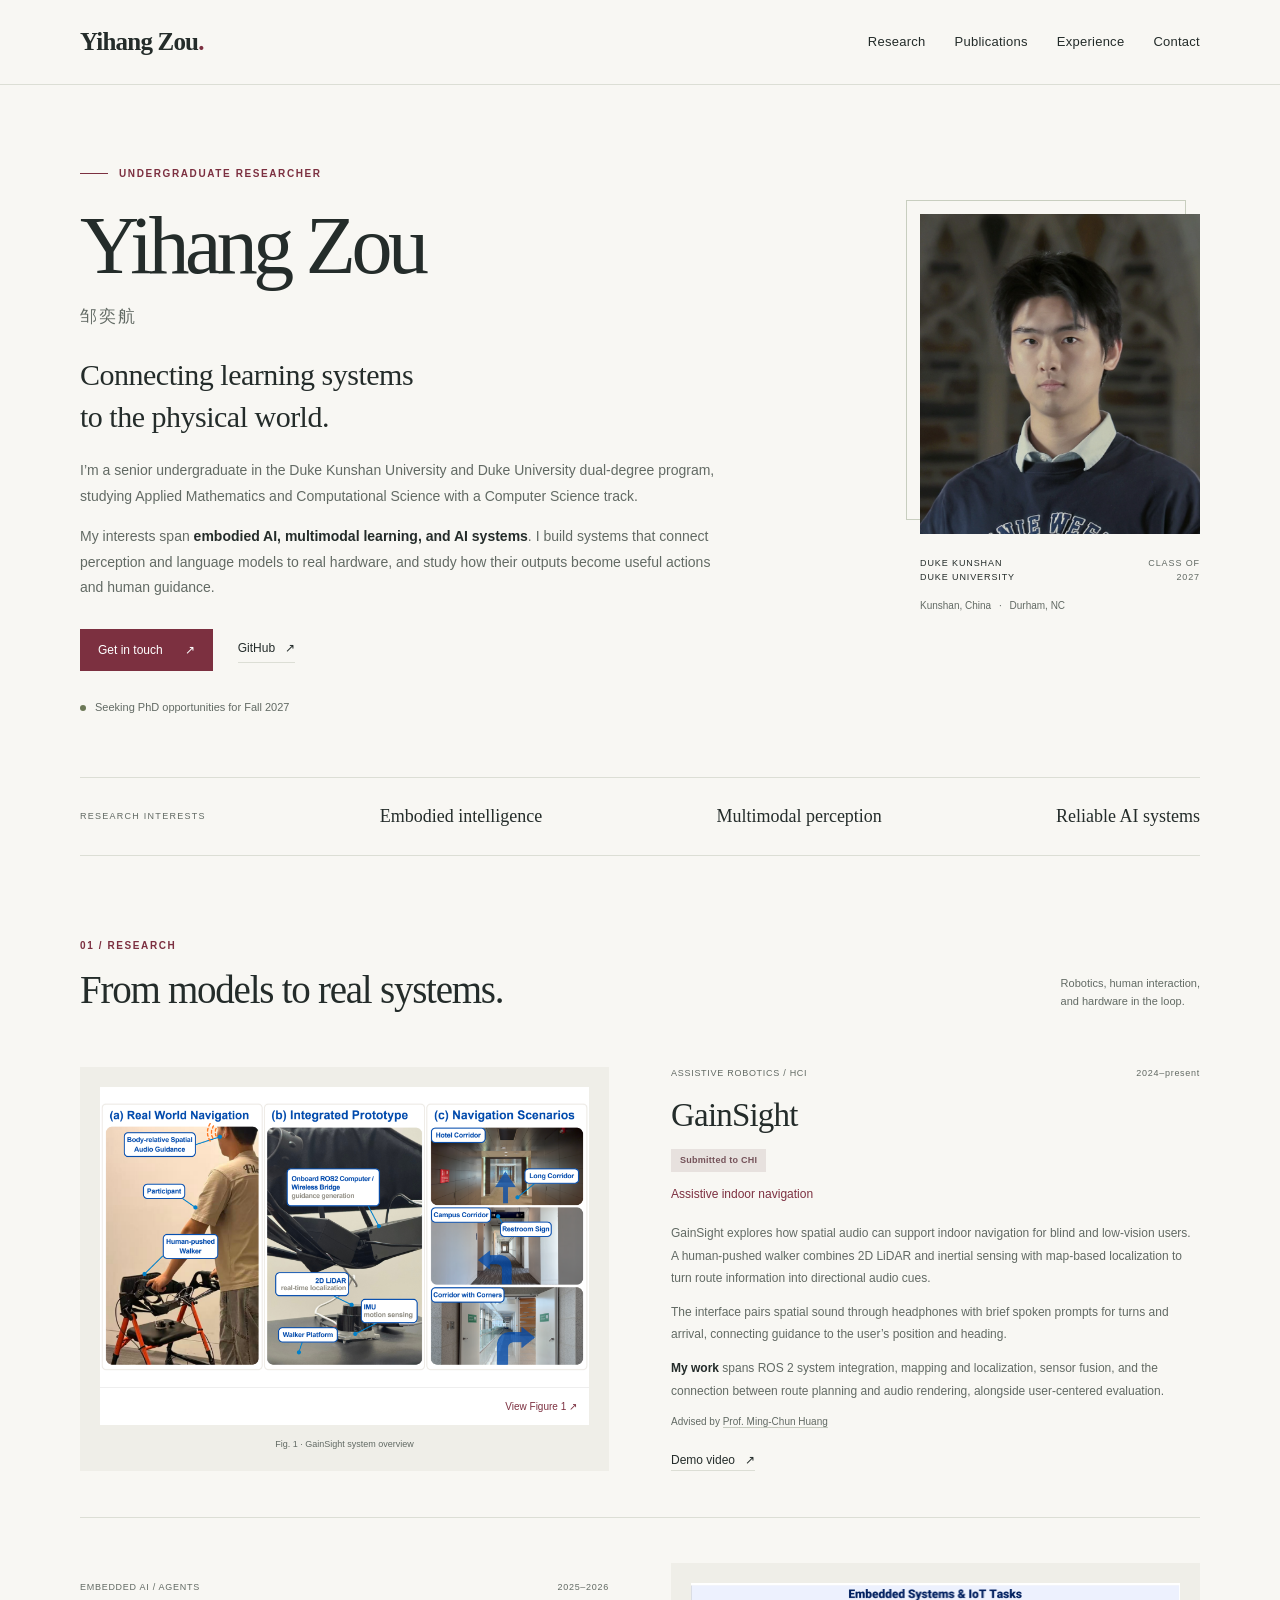
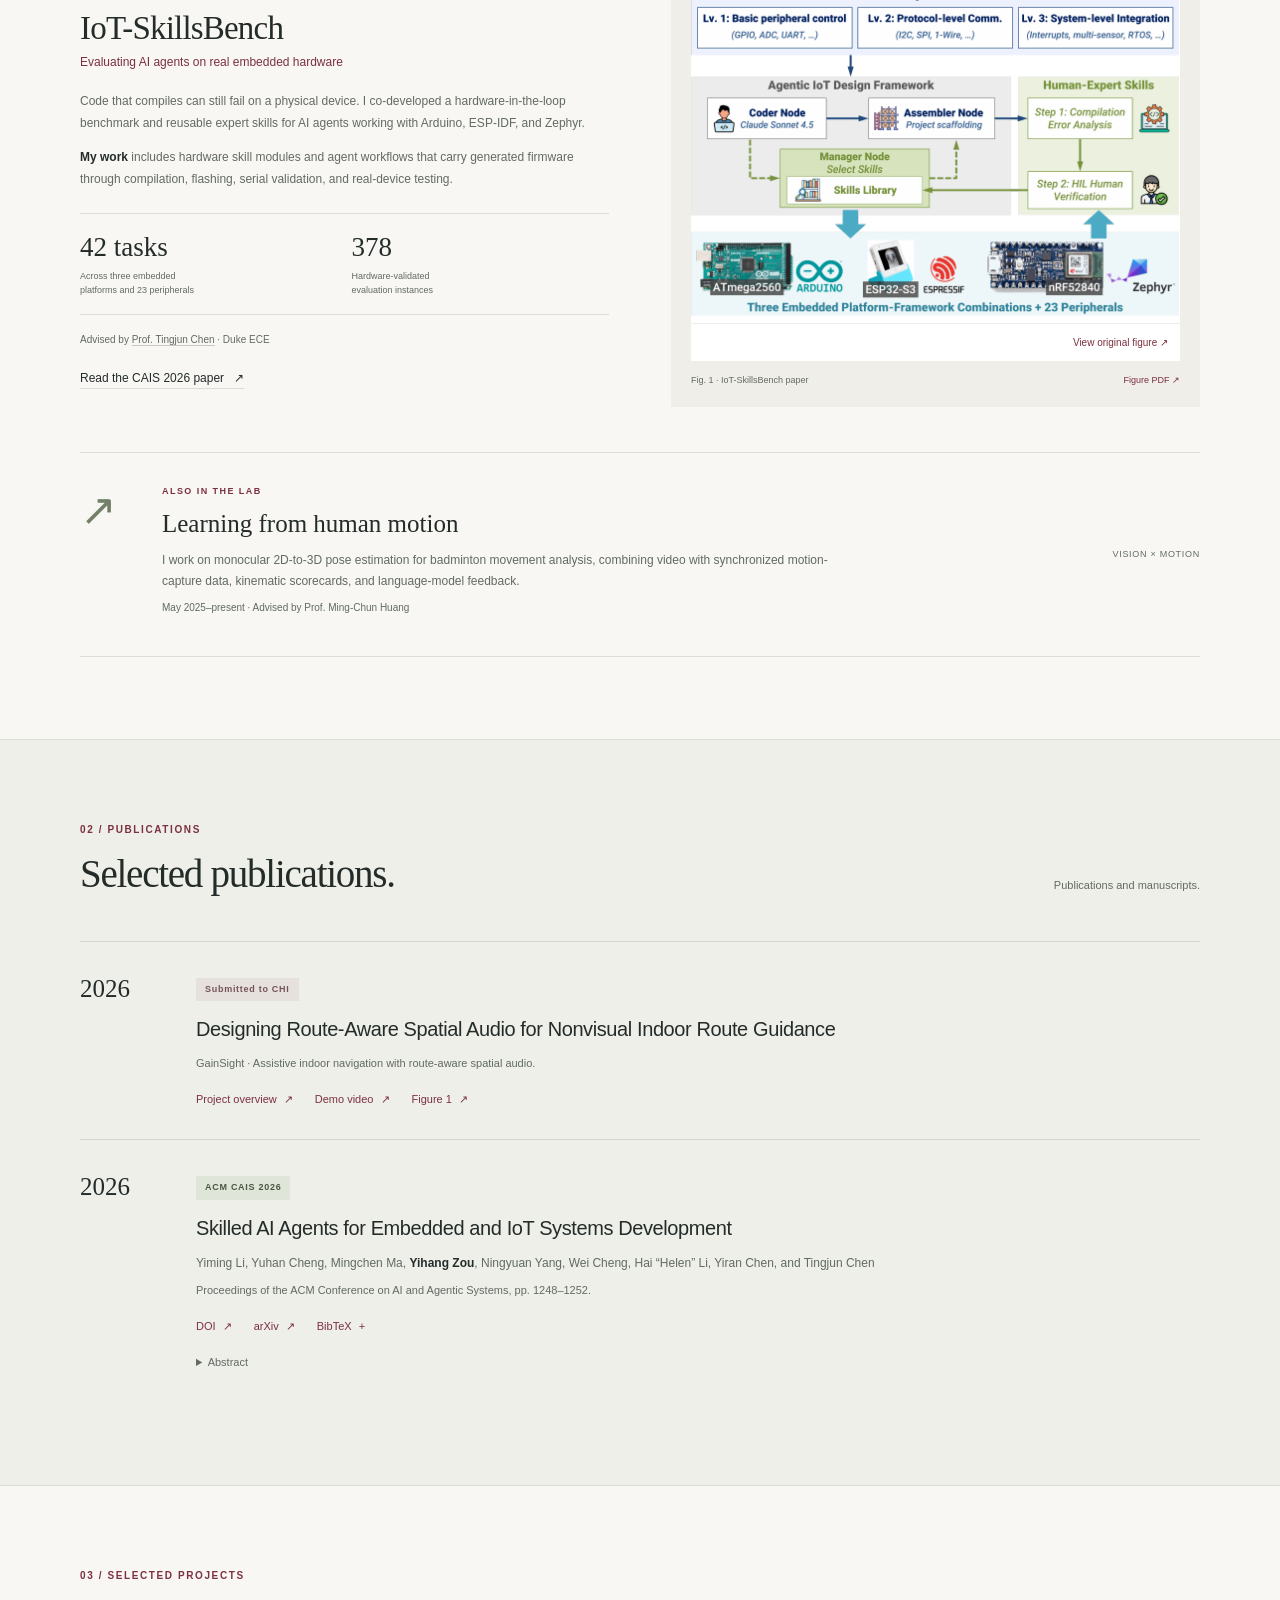
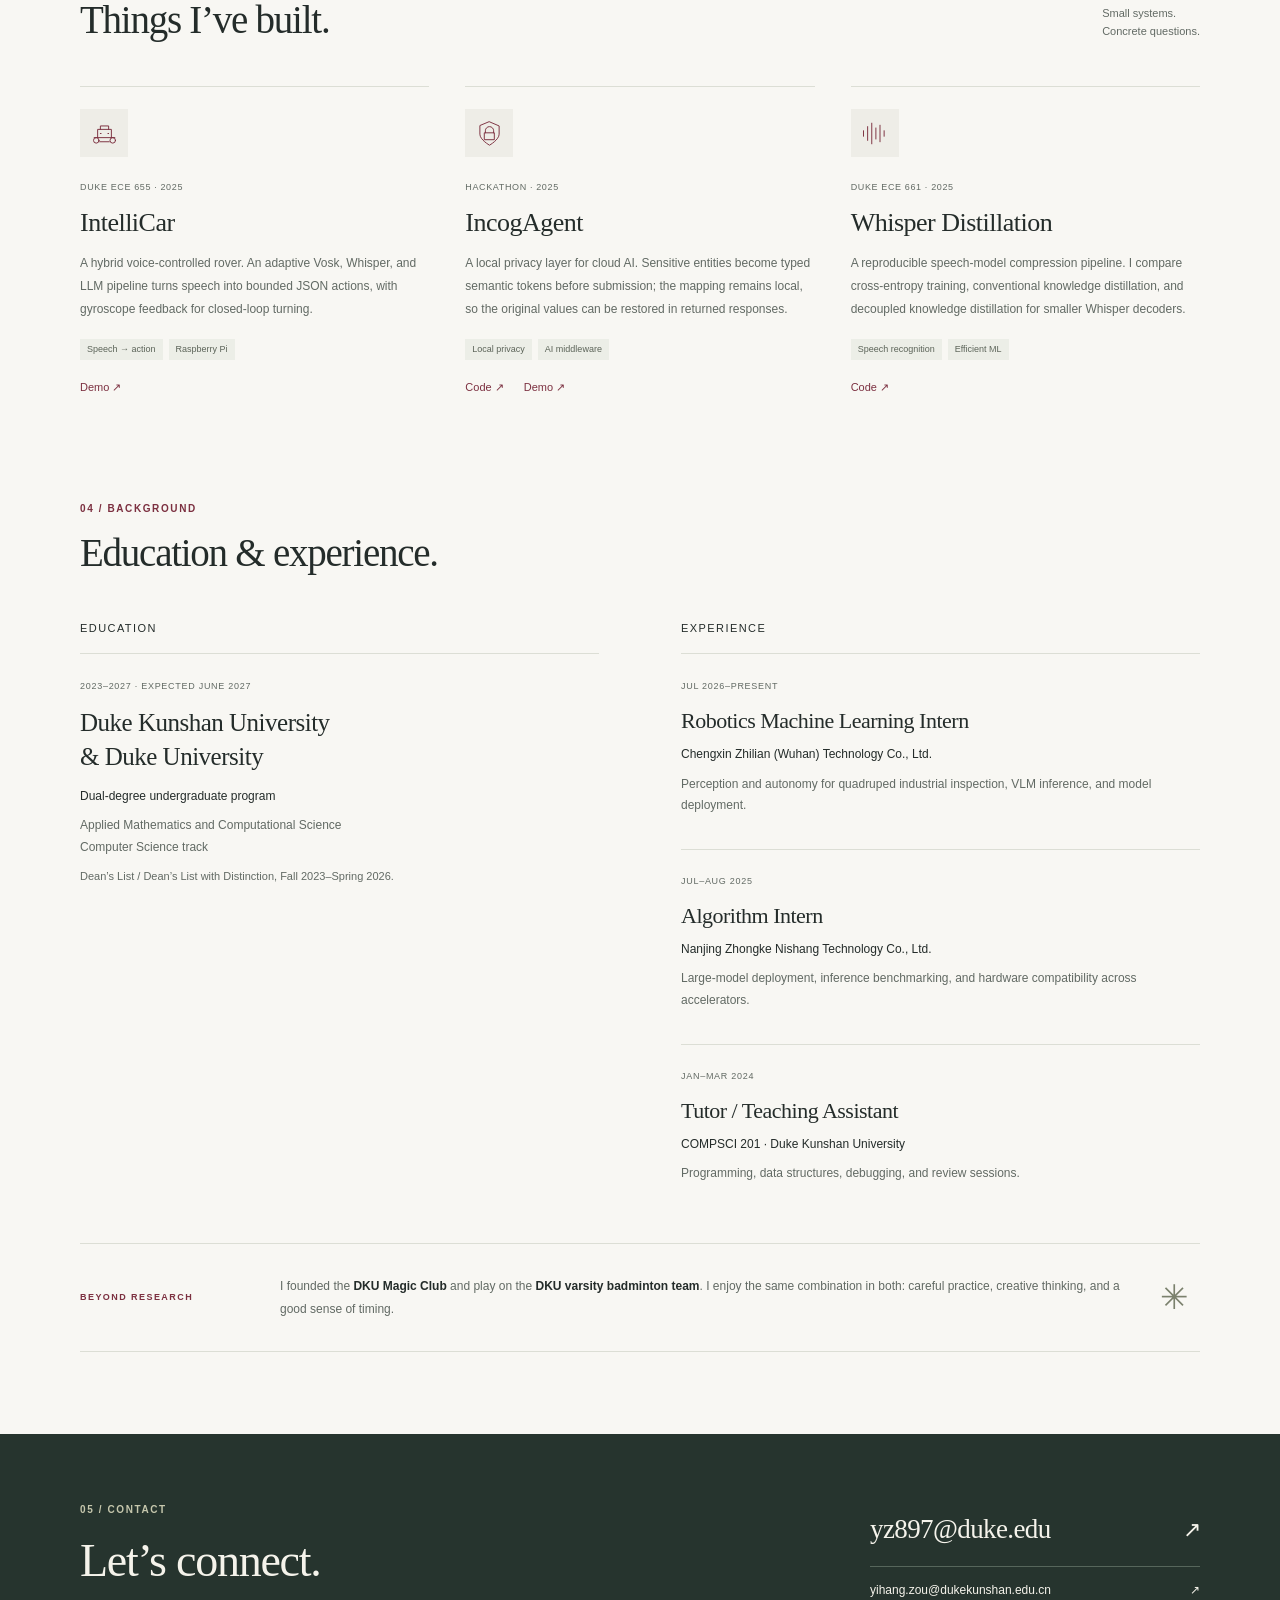
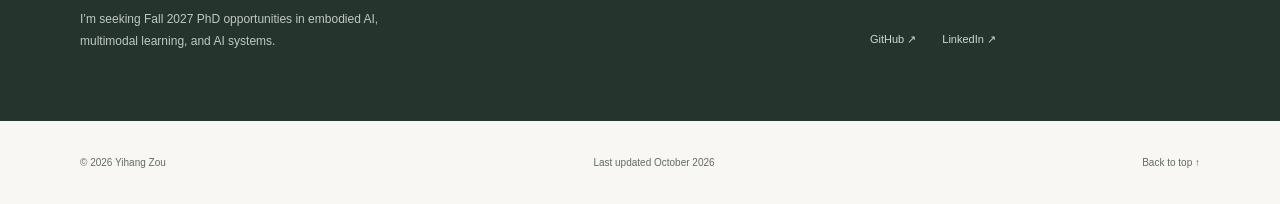
==== commit 66e311ef: "Simplify IntelliCar demo controls and remove presentation and report sections" ====
--- a/index.html
+++ b/index.html
@@ -80,7 +80,7 @@
 
     <section class="section container" id="projects" aria-labelledby="projects-title"><div class="section-heading"><div><p class="eyebrow">03 / SELECTED PROJECTS</p><h2 id="projects-title">Things I’ve built.</h2></div><p class="section-aside">Small systems.<br>Concrete questions.</p></div>
       <div class="project-grid">
-        <article class="project-card" id="intellicar"><div class="project-icon" aria-hidden="true"><svg viewBox="0 0 48 48"><path d="M9 30h30M14 30V18h20v12M18 18v-5h12v5M18 24h1m10 0h1M17 36h14"/><circle cx="12" cy="34" r="4"/><circle cx="36" cy="34" r="4"/></svg></div><p class="project-date">DUKE ECE 655 · 2025</p><h3>IntelliCar</h3><p>A hybrid voice-controlled rover. An adaptive Vosk, Whisper, and LLM pipeline turns speech into bounded JSON actions, with gyroscope feedback for closed-loop turning.</p><div class="project-tags"><span>Speech → action</span><span>Raspberry Pi</span></div><div class="project-links"><a href="intellicar-demo/">Demo &amp; slides ↗</a><a href="intellicar-demo/#report">Report ↗</a></div></article>
+        <article class="project-card" id="intellicar"><div class="project-icon" aria-hidden="true"><svg viewBox="0 0 48 48"><path d="M9 30h30M14 30V18h20v12M18 18v-5h12v5M18 24h1m10 0h1M17 36h14"/><circle cx="12" cy="34" r="4"/><circle cx="36" cy="34" r="4"/></svg></div><p class="project-date">DUKE ECE 655 · 2025</p><h3>IntelliCar</h3><p>A hybrid voice-controlled rover. An adaptive Vosk, Whisper, and LLM pipeline turns speech into bounded JSON actions, with gyroscope feedback for closed-loop turning.</p><div class="project-tags"><span>Speech → action</span><span>Raspberry Pi</span></div><div class="project-links"><a href="intellicar-demo/">Demo ↗</a></div></article>
         <article class="project-card"><div class="project-icon" aria-hidden="true"><svg viewBox="0 0 48 48"><path d="M24 7l14 6v12c0 8-14 16-14 16S10 33 10 25V13zM18 23v-3a6 6 0 0 1 12 0v3M17 23h14v10H17z"/></svg></div><p class="project-date">HACKATHON · 2025</p><h3>IncogAgent</h3><p>A local privacy layer for cloud AI. Sensitive entities become typed semantic tokens before submission; the mapping remains local, so the original values can be restored in returned responses.</p><div class="project-tags"><span>Local privacy</span><span>AI middleware</span></div><div class="project-links"><a href="https://github.com/IncogAgent-Dev/IncogAgent-Mail" target="_blank" rel="noopener">Code ↗</a><a href="https://incogagent-dev.github.io" target="_blank" rel="noopener">Demo ↗</a></div></article>
         <article class="project-card"><div class="project-icon" aria-hidden="true"><svg viewBox="0 0 48 48"><path d="M8 20v8M14 14v20M20 9v30M26 16v16M32 12v24M38 20v8"/></svg></div><p class="project-date">DUKE ECE 661 · 2025</p><h3>Whisper Distillation</h3><p>A reproducible speech-model compression pipeline. I compare cross-entropy training, conventional knowledge distillation, and decoupled knowledge distillation for smaller Whisper decoders.</p><div class="project-tags"><span>Speech recognition</span><span>Efficient ML</span></div><div class="project-links"><a href="https://github.com/Emmastyle/Whisper-Distillation" target="_blank" rel="noopener">Code ↗</a></div></article>
       </div>
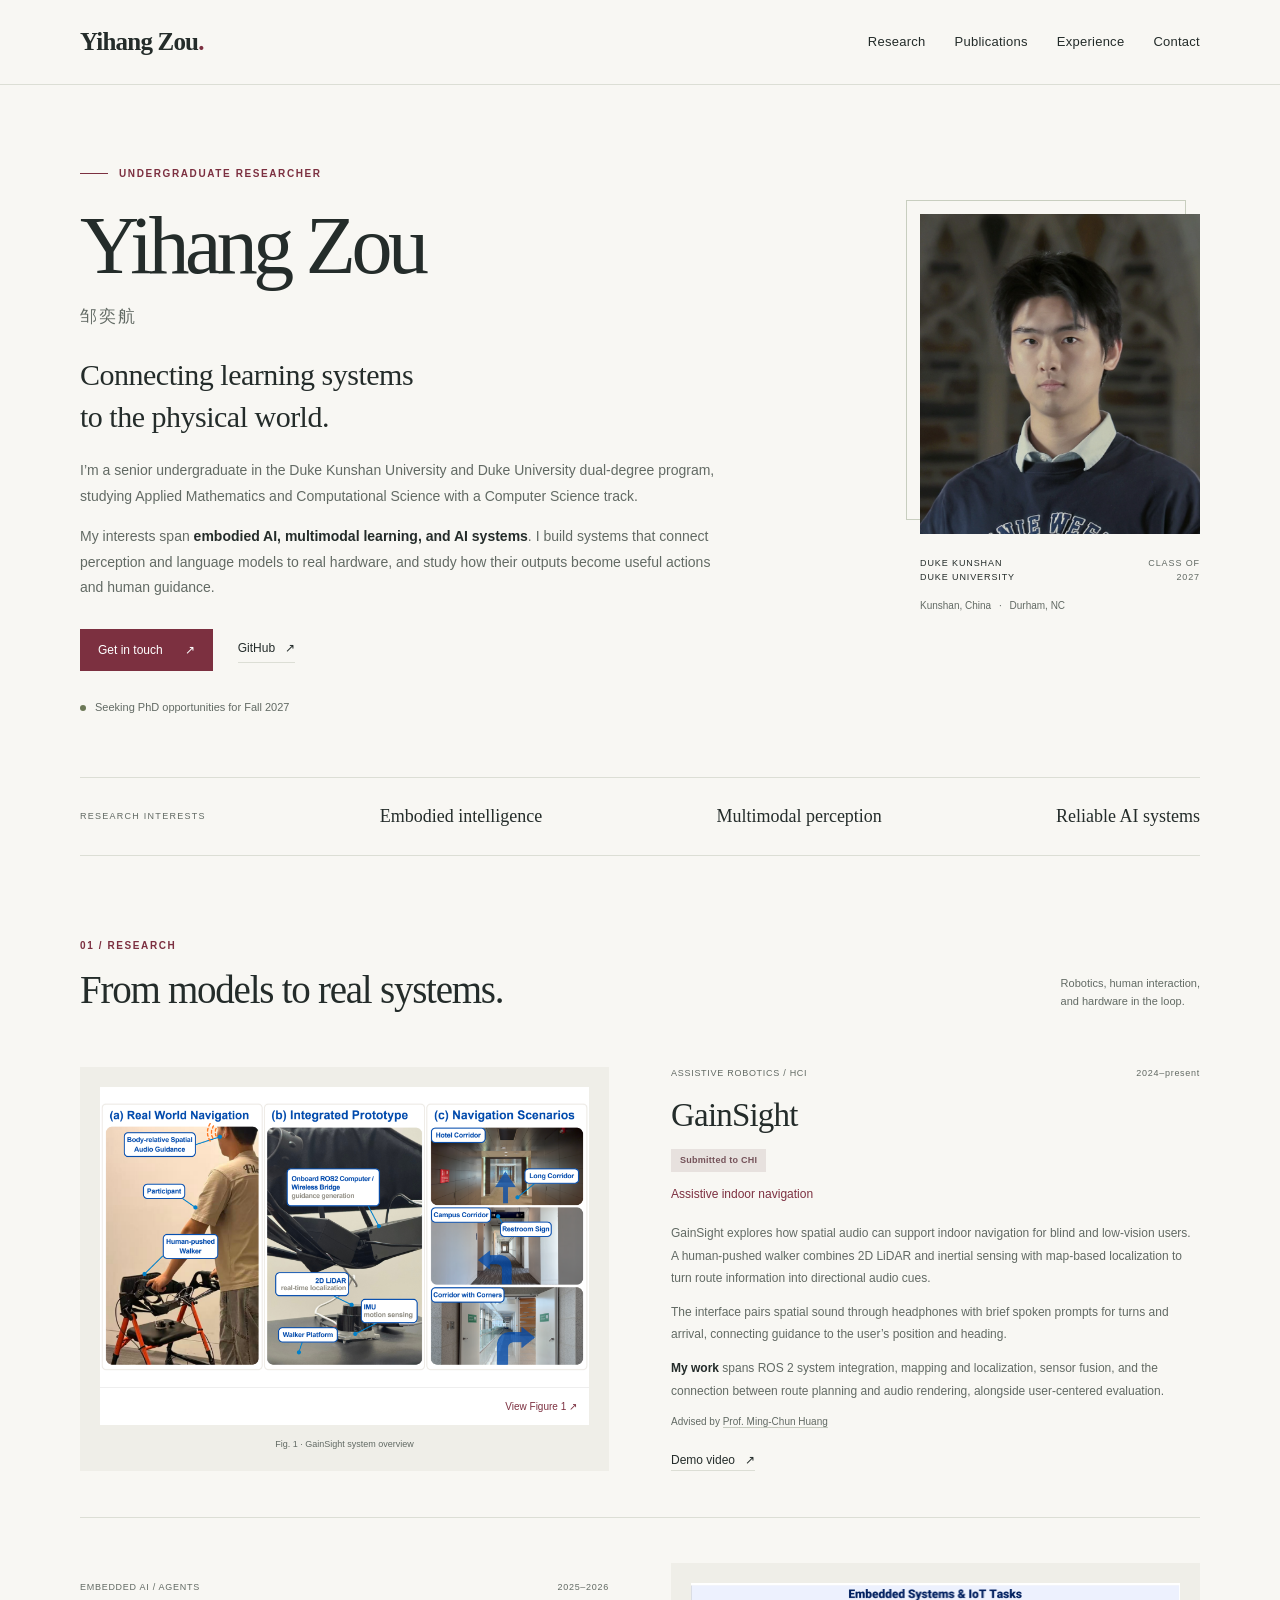
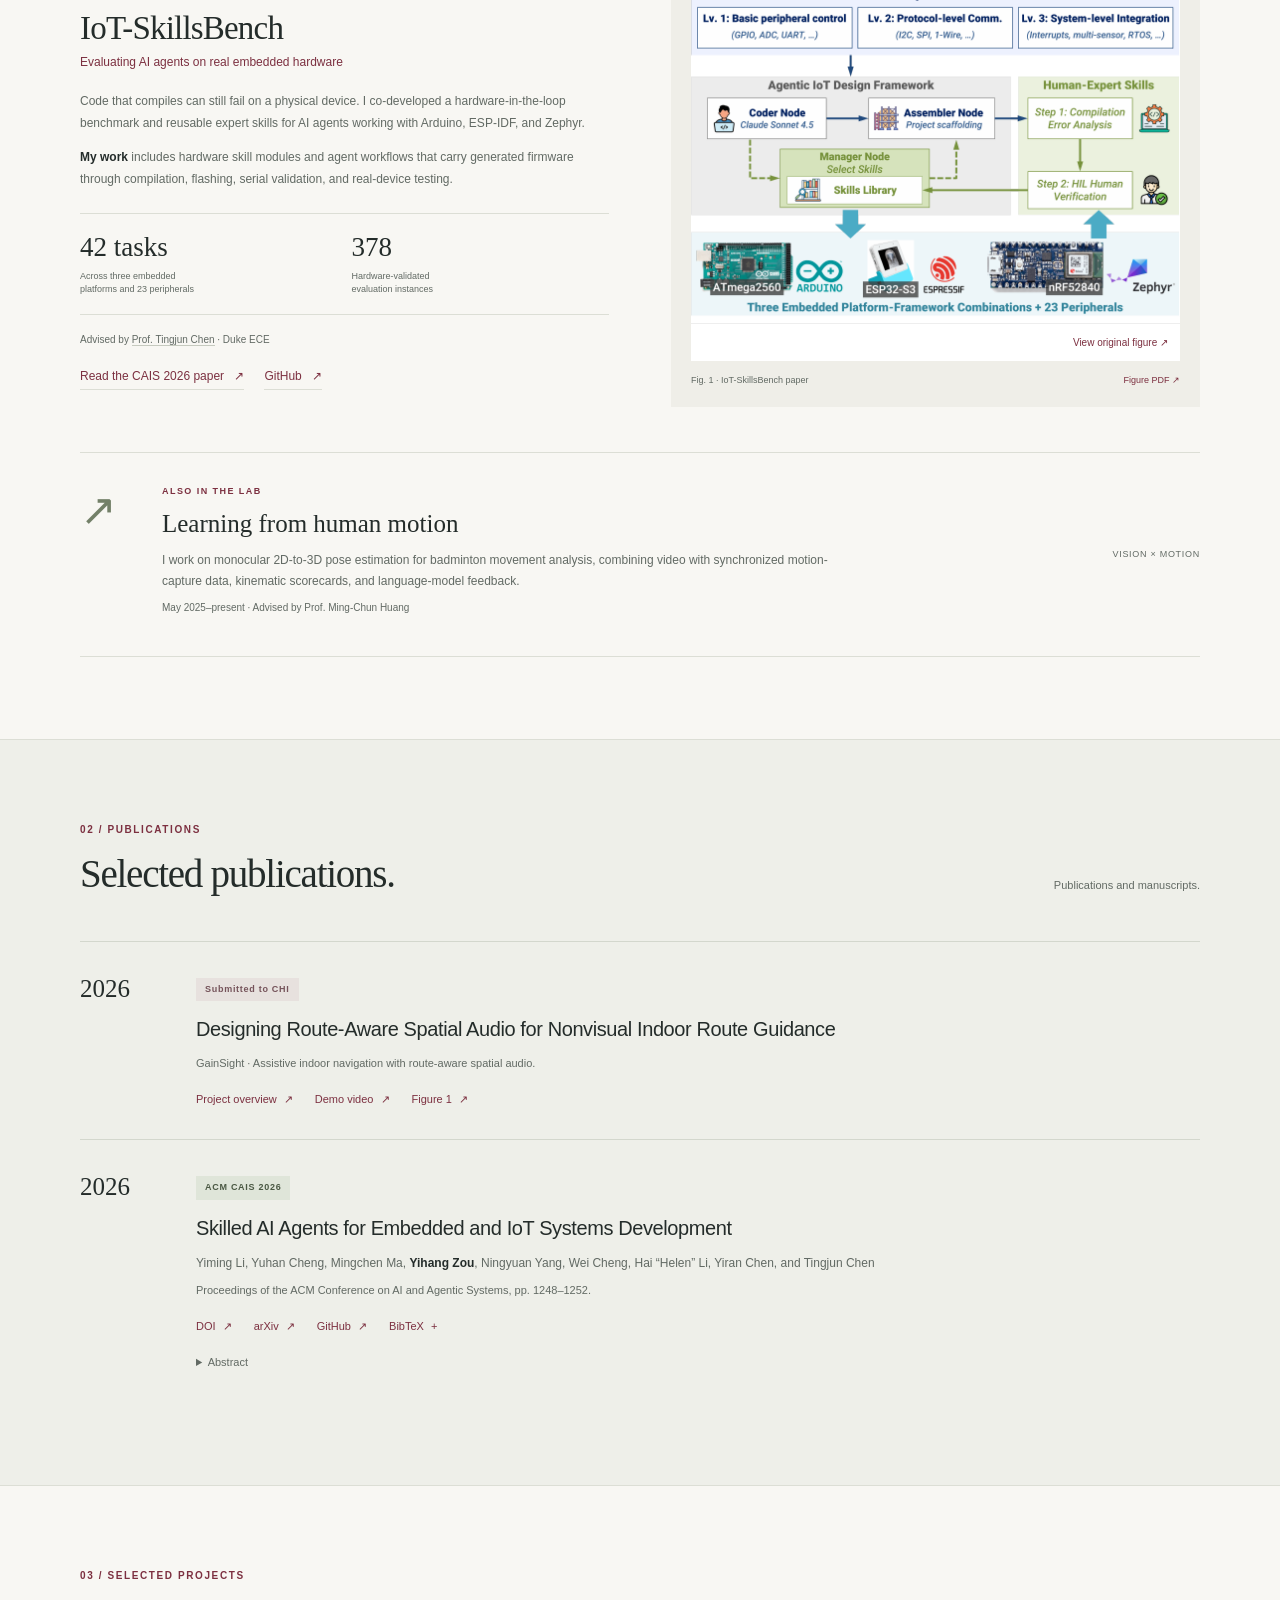
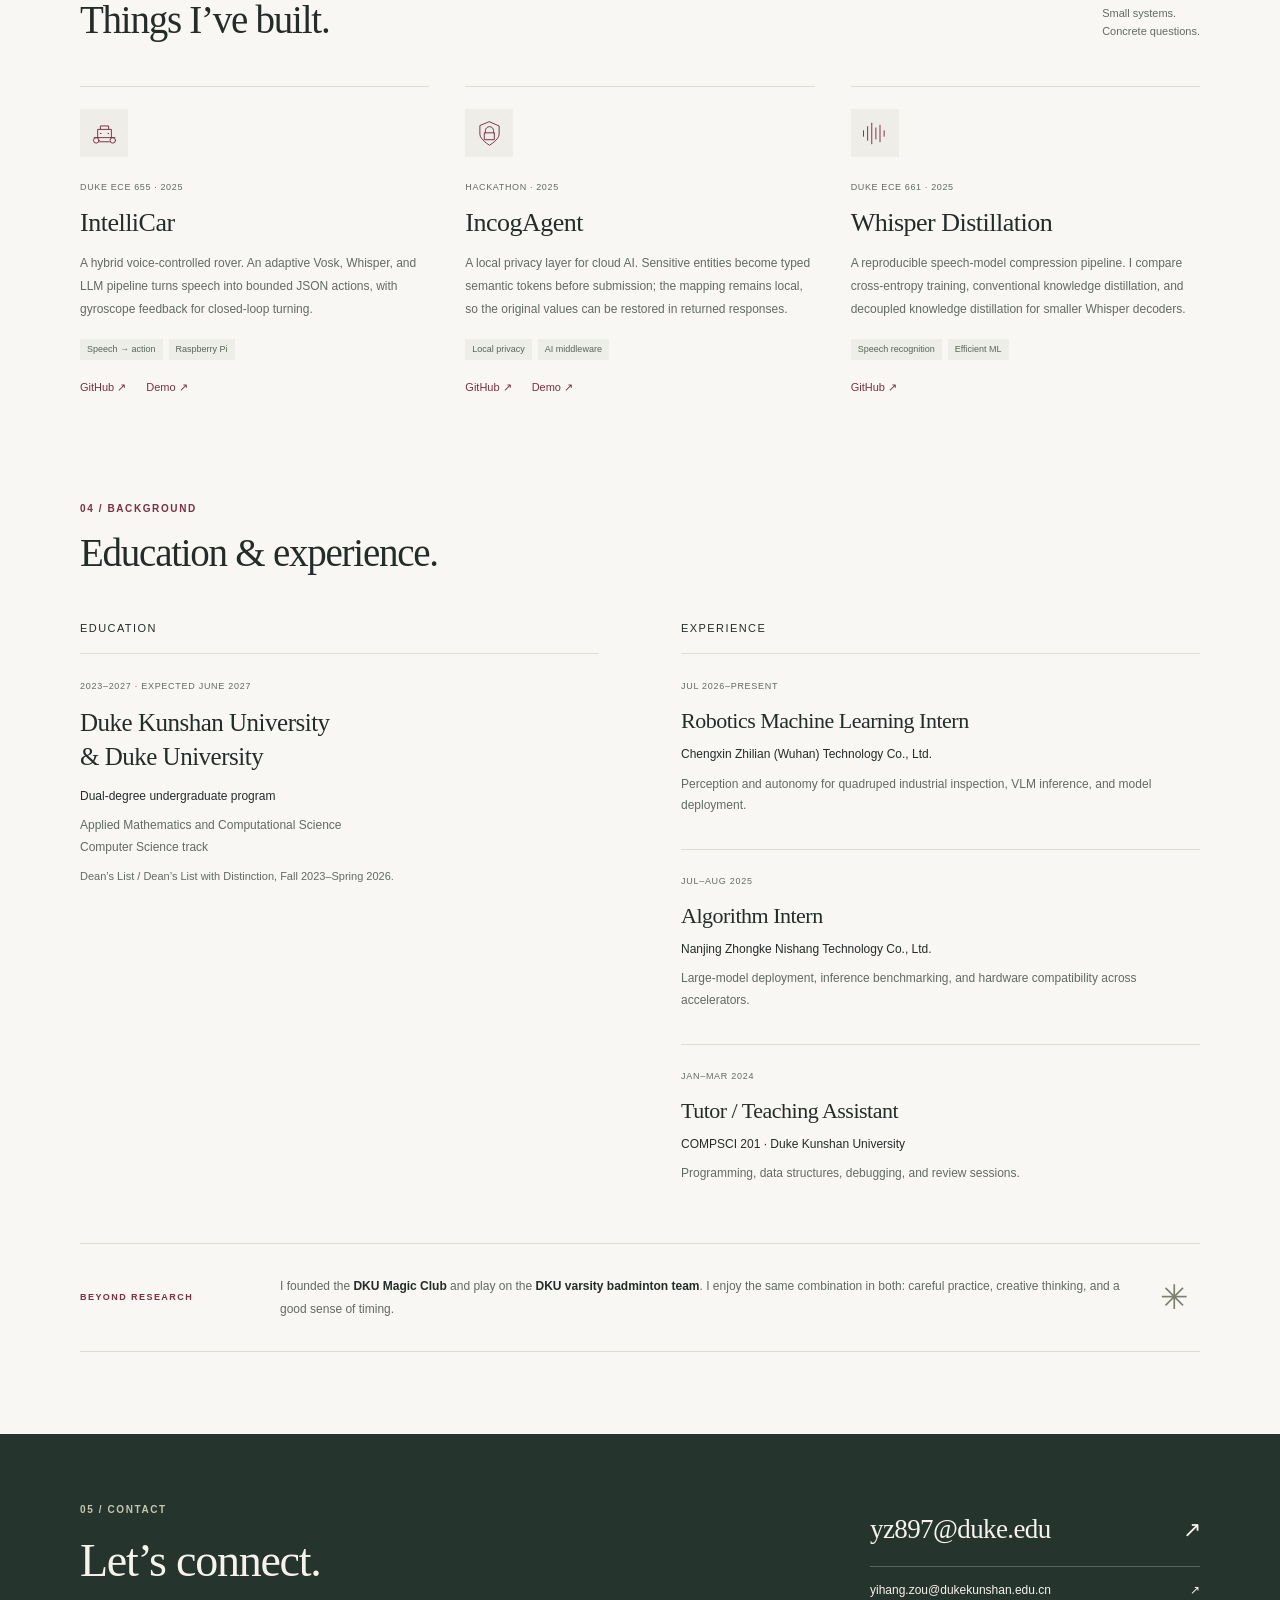
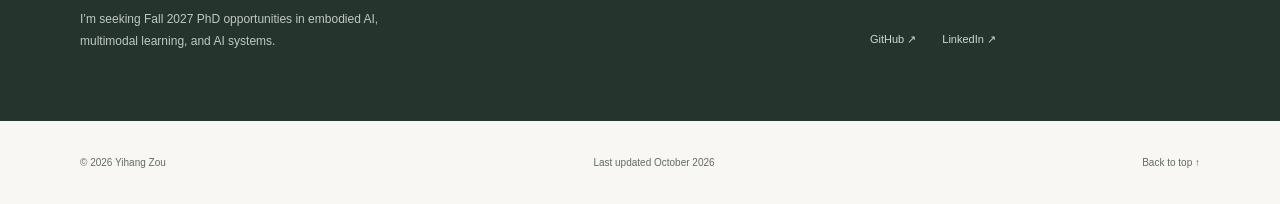
==== commit 4f5a6753: "Add consistent GitHub links for IntelliCar, Whisper, IncogAgent, and IoT-SkillsBench" ====
--- a/index.html
+++ b/index.html
@@ -58,7 +58,7 @@
       </article>
       <article class="research-row reverse" id="iot-skillsbench">
         <div class="research-visual paper-visual"><figure class="paper-figure"><button class="figure-button" data-figure="iot-framework" aria-label="Enlarge IoT-SkillsBench paper figure 1"><img src="assets/iot-framework.png" width="984" height="684" alt="Original IoT-SkillsBench paper Figure 1: embedded and IoT tasks, the agentic IoT design framework, human-expert hardware skills, and real hardware platforms." loading="lazy"><span class="figure-zoom">View original figure ↗</span></button><figcaption><span>Fig. 1 · IoT-SkillsBench paper</span><a href="documents/iot-framework.pdf" target="_blank" rel="noopener">Figure PDF ↗</a></figcaption></figure></div>
-        <div class="research-copy"><div class="item-meta"><span>EMBEDDED AI / AGENTS</span><span>2025–2026</span></div><h3>IoT-SkillsBench</h3><p class="project-subtitle">Evaluating AI agents on real embedded hardware</p><p>Code that compiles can still fail on a physical device. I co-developed a hardware-in-the-loop benchmark and reusable expert skills for AI agents working with Arduino, ESP-IDF, and Zephyr.</p><p class="contribution"><strong>My work</strong> includes hardware skill modules and agent workflows that carry generated firmware through compilation, flashing, serial validation, and real-device testing.</p><div class="research-facts"><div><strong>42 tasks</strong><span>Across three embedded<br>platforms and 23 peripherals</span></div><div><strong>378</strong><span>Hardware-validated<br>evaluation instances</span></div></div><p class="project-credit">Advised by <a href="https://ece.duke.edu/people/tingjun-chen/" target="_blank" rel="noopener">Prof. Tingjun Chen</a> · Duke ECE</p><a class="text-link" href="https://doi.org/10.1145/3786335.3813205" target="_blank" rel="noopener">Read the CAIS 2026 paper <span aria-hidden="true">↗</span></a></div>
+        <div class="research-copy"><div class="item-meta"><span>EMBEDDED AI / AGENTS</span><span>2025–2026</span></div><h3>IoT-SkillsBench</h3><p class="project-subtitle">Evaluating AI agents on real embedded hardware</p><p>Code that compiles can still fail on a physical device. I co-developed a hardware-in-the-loop benchmark and reusable expert skills for AI agents working with Arduino, ESP-IDF, and Zephyr.</p><p class="contribution"><strong>My work</strong> includes hardware skill modules and agent workflows that carry generated firmware through compilation, flashing, serial validation, and real-device testing.</p><div class="research-facts"><div><strong>42 tasks</strong><span>Across three embedded<br>platforms and 23 peripherals</span></div><div><strong>378</strong><span>Hardware-validated<br>evaluation instances</span></div></div><p class="project-credit">Advised by <a href="https://ece.duke.edu/people/tingjun-chen/" target="_blank" rel="noopener">Prof. Tingjun Chen</a> · Duke ECE</p><div class="project-links"><a class="text-link" href="https://doi.org/10.1145/3786335.3813205" target="_blank" rel="noopener">Read the CAIS 2026 paper <span aria-hidden="true">↗</span></a><a class="text-link" href="https://github.com/iot-agent/iot-skillsbench" target="_blank" rel="noopener" aria-label="IoT-SkillsBench GitHub repository">GitHub <span aria-hidden="true">↗</span></a></div></div>
       </article>
       <article class="motion-note"><span class="motion-symbol" aria-hidden="true">↗</span><div><p class="eyebrow">ALSO IN THE LAB</p><h3>Learning from human motion</h3><p>I work on monocular 2D-to-3D pose estimation for badminton movement analysis, combining video with synchronized motion-capture data, kinematic scorecards, and language-model feedback.</p><p class="project-credit">May 2025–present · Advised by Prof. Ming-Chun Huang</p></div><span class="motion-tag">VISION × MOTION</span></article>
     </section>
@@ -66,7 +66,7 @@
     <section class="publication-section" id="publications" aria-labelledby="publications-title"><div class="container section">
       <div class="section-heading"><div><p class="eyebrow">02 / PUBLICATIONS</p><h2 id="publications-title">Selected publications.</h2></div><p class="section-aside">Publications and manuscripts.</p></div>
       <article class="publication" id="publication-gainsight"><div class="publication-year">2026</div><div class="publication-body"><span class="publication-badge manuscript-badge">Submitted to CHI</span><h3>Designing Route-Aware Spatial Audio for Nonvisual Indoor Route Guidance</h3><p class="venue">GainSight · Assistive indoor navigation with route-aware spatial audio.</p><div class="publication-actions"><a href="#gainsight">Project overview <span aria-hidden="true">↗</span></a><a href="gainsight-demo/">Demo video <span aria-hidden="true">↗</span></a><button class="publication-figure" data-figure="gainsight-overview" aria-label="View GainSight manuscript Figure 1">Figure 1 <span aria-hidden="true">↗</span></button></div></div></article>
-      <article class="publication"><div class="publication-year">2026</div><div class="publication-body"><span class="publication-badge">ACM CAIS 2026</span><h3>Skilled AI Agents for Embedded and IoT Systems Development</h3><p class="authors">Yiming Li, Yuhan Cheng, Mingchen Ma, <strong>Yihang Zou</strong>, Ningyuan Yang, Wei Cheng, Hai “Helen” Li, Yiran Chen, and Tingjun Chen</p><p class="venue">Proceedings of the ACM Conference on AI and Agentic Systems, pp. 1248–1252.</p><div class="publication-actions"><a href="https://doi.org/10.1145/3786335.3813205" target="_blank" rel="noopener">DOI <span aria-hidden="true">↗</span></a><a href="https://arxiv.org/abs/2603.19583" target="_blank" rel="noopener">arXiv <span aria-hidden="true">↗</span></a><button class="bibtex-toggle" aria-expanded="false" aria-controls="bibtex-iot">BibTeX <span aria-hidden="true">+</span></button></div><div id="bibtex-iot" class="bibtex-panel" hidden><pre><code>@inproceedings{li2026skilled,
+      <article class="publication"><div class="publication-year">2026</div><div class="publication-body"><span class="publication-badge">ACM CAIS 2026</span><h3>Skilled AI Agents for Embedded and IoT Systems Development</h3><p class="authors">Yiming Li, Yuhan Cheng, Mingchen Ma, <strong>Yihang Zou</strong>, Ningyuan Yang, Wei Cheng, Hai “Helen” Li, Yiran Chen, and Tingjun Chen</p><p class="venue">Proceedings of the ACM Conference on AI and Agentic Systems, pp. 1248–1252.</p><div class="publication-actions"><a href="https://doi.org/10.1145/3786335.3813205" target="_blank" rel="noopener">DOI <span aria-hidden="true">↗</span></a><a href="https://arxiv.org/abs/2603.19583" target="_blank" rel="noopener">arXiv <span aria-hidden="true">↗</span></a><a href="https://github.com/iot-agent/iot-skillsbench" target="_blank" rel="noopener" aria-label="IoT-SkillsBench paper GitHub repository">GitHub <span aria-hidden="true">↗</span></a><button class="bibtex-toggle" aria-expanded="false" aria-controls="bibtex-iot">BibTeX <span aria-hidden="true">+</span></button></div><div id="bibtex-iot" class="bibtex-panel" hidden><pre><code>@inproceedings{li2026skilled,
   title = {Skilled AI Agents for Embedded and IoT Systems Development},
   author = {Li, Yiming and Cheng, Yuhan and Ma, Mingchen and Zou, Yihang
             and Yang, Ningyuan and Cheng, Wei and Li, Hai and Chen, Yiran
@@ -80,9 +80,9 @@
 
     <section class="section container" id="projects" aria-labelledby="projects-title"><div class="section-heading"><div><p class="eyebrow">03 / SELECTED PROJECTS</p><h2 id="projects-title">Things I’ve built.</h2></div><p class="section-aside">Small systems.<br>Concrete questions.</p></div>
       <div class="project-grid">
-        <article class="project-card" id="intellicar"><div class="project-icon" aria-hidden="true"><svg viewBox="0 0 48 48"><path d="M9 30h30M14 30V18h20v12M18 18v-5h12v5M18 24h1m10 0h1M17 36h14"/><circle cx="12" cy="34" r="4"/><circle cx="36" cy="34" r="4"/></svg></div><p class="project-date">DUKE ECE 655 · 2025</p><h3>IntelliCar</h3><p>A hybrid voice-controlled rover. An adaptive Vosk, Whisper, and LLM pipeline turns speech into bounded JSON actions, with gyroscope feedback for closed-loop turning.</p><div class="project-tags"><span>Speech → action</span><span>Raspberry Pi</span></div><div class="project-links"><a href="intellicar-demo/">Demo ↗</a></div></article>
-        <article class="project-card"><div class="project-icon" aria-hidden="true"><svg viewBox="0 0 48 48"><path d="M24 7l14 6v12c0 8-14 16-14 16S10 33 10 25V13zM18 23v-3a6 6 0 0 1 12 0v3M17 23h14v10H17z"/></svg></div><p class="project-date">HACKATHON · 2025</p><h3>IncogAgent</h3><p>A local privacy layer for cloud AI. Sensitive entities become typed semantic tokens before submission; the mapping remains local, so the original values can be restored in returned responses.</p><div class="project-tags"><span>Local privacy</span><span>AI middleware</span></div><div class="project-links"><a href="https://github.com/IncogAgent-Dev/IncogAgent-Mail" target="_blank" rel="noopener">Code ↗</a><a href="https://incogagent-dev.github.io" target="_blank" rel="noopener">Demo ↗</a></div></article>
-        <article class="project-card"><div class="project-icon" aria-hidden="true"><svg viewBox="0 0 48 48"><path d="M8 20v8M14 14v20M20 9v30M26 16v16M32 12v24M38 20v8"/></svg></div><p class="project-date">DUKE ECE 661 · 2025</p><h3>Whisper Distillation</h3><p>A reproducible speech-model compression pipeline. I compare cross-entropy training, conventional knowledge distillation, and decoupled knowledge distillation for smaller Whisper decoders.</p><div class="project-tags"><span>Speech recognition</span><span>Efficient ML</span></div><div class="project-links"><a href="https://github.com/Emmastyle/Whisper-Distillation" target="_blank" rel="noopener">Code ↗</a></div></article>
+        <article class="project-card" id="intellicar"><div class="project-icon" aria-hidden="true"><svg viewBox="0 0 48 48"><path d="M9 30h30M14 30V18h20v12M18 18v-5h12v5M18 24h1m10 0h1M17 36h14"/><circle cx="12" cy="34" r="4"/><circle cx="36" cy="34" r="4"/></svg></div><p class="project-date">DUKE ECE 655 · 2025</p><h3>IntelliCar</h3><p>A hybrid voice-controlled rover. An adaptive Vosk, Whisper, and LLM pipeline turns speech into bounded JSON actions, with gyroscope feedback for closed-loop turning.</p><div class="project-tags"><span>Speech → action</span><span>Raspberry Pi</span></div><div class="project-links"><a href="https://github.com/Bbbxdjc/ECE-655-IntelliCar" target="_blank" rel="noopener" aria-label="IntelliCar GitHub repository">GitHub ↗</a><a href="intellicar-demo/">Demo ↗</a></div></article>
+        <article class="project-card"><div class="project-icon" aria-hidden="true"><svg viewBox="0 0 48 48"><path d="M24 7l14 6v12c0 8-14 16-14 16S10 33 10 25V13zM18 23v-3a6 6 0 0 1 12 0v3M17 23h14v10H17z"/></svg></div><p class="project-date">HACKATHON · 2025</p><h3>IncogAgent</h3><p>A local privacy layer for cloud AI. Sensitive entities become typed semantic tokens before submission; the mapping remains local, so the original values can be restored in returned responses.</p><div class="project-tags"><span>Local privacy</span><span>AI middleware</span></div><div class="project-links"><a href="https://github.com/IncogAgent-Dev/IncogAgent-Mail" target="_blank" rel="noopener" aria-label="IncogAgent GitHub repository">GitHub ↗</a><a href="https://incogagent-dev.github.io" target="_blank" rel="noopener">Demo ↗</a></div></article>
+        <article class="project-card"><div class="project-icon" aria-hidden="true"><svg viewBox="0 0 48 48"><path d="M8 20v8M14 14v20M20 9v30M26 16v16M32 12v24M38 20v8"/></svg></div><p class="project-date">DUKE ECE 661 · 2025</p><h3>Whisper Distillation</h3><p>A reproducible speech-model compression pipeline. I compare cross-entropy training, conventional knowledge distillation, and decoupled knowledge distillation for smaller Whisper decoders.</p><div class="project-tags"><span>Speech recognition</span><span>Efficient ML</span></div><div class="project-links"><a href="https://github.com/Emmastyle/Whisper-Distillation" target="_blank" rel="noopener" aria-label="Whisper Distillation GitHub repository">GitHub ↗</a></div></article>
       </div>
     </section>
 
